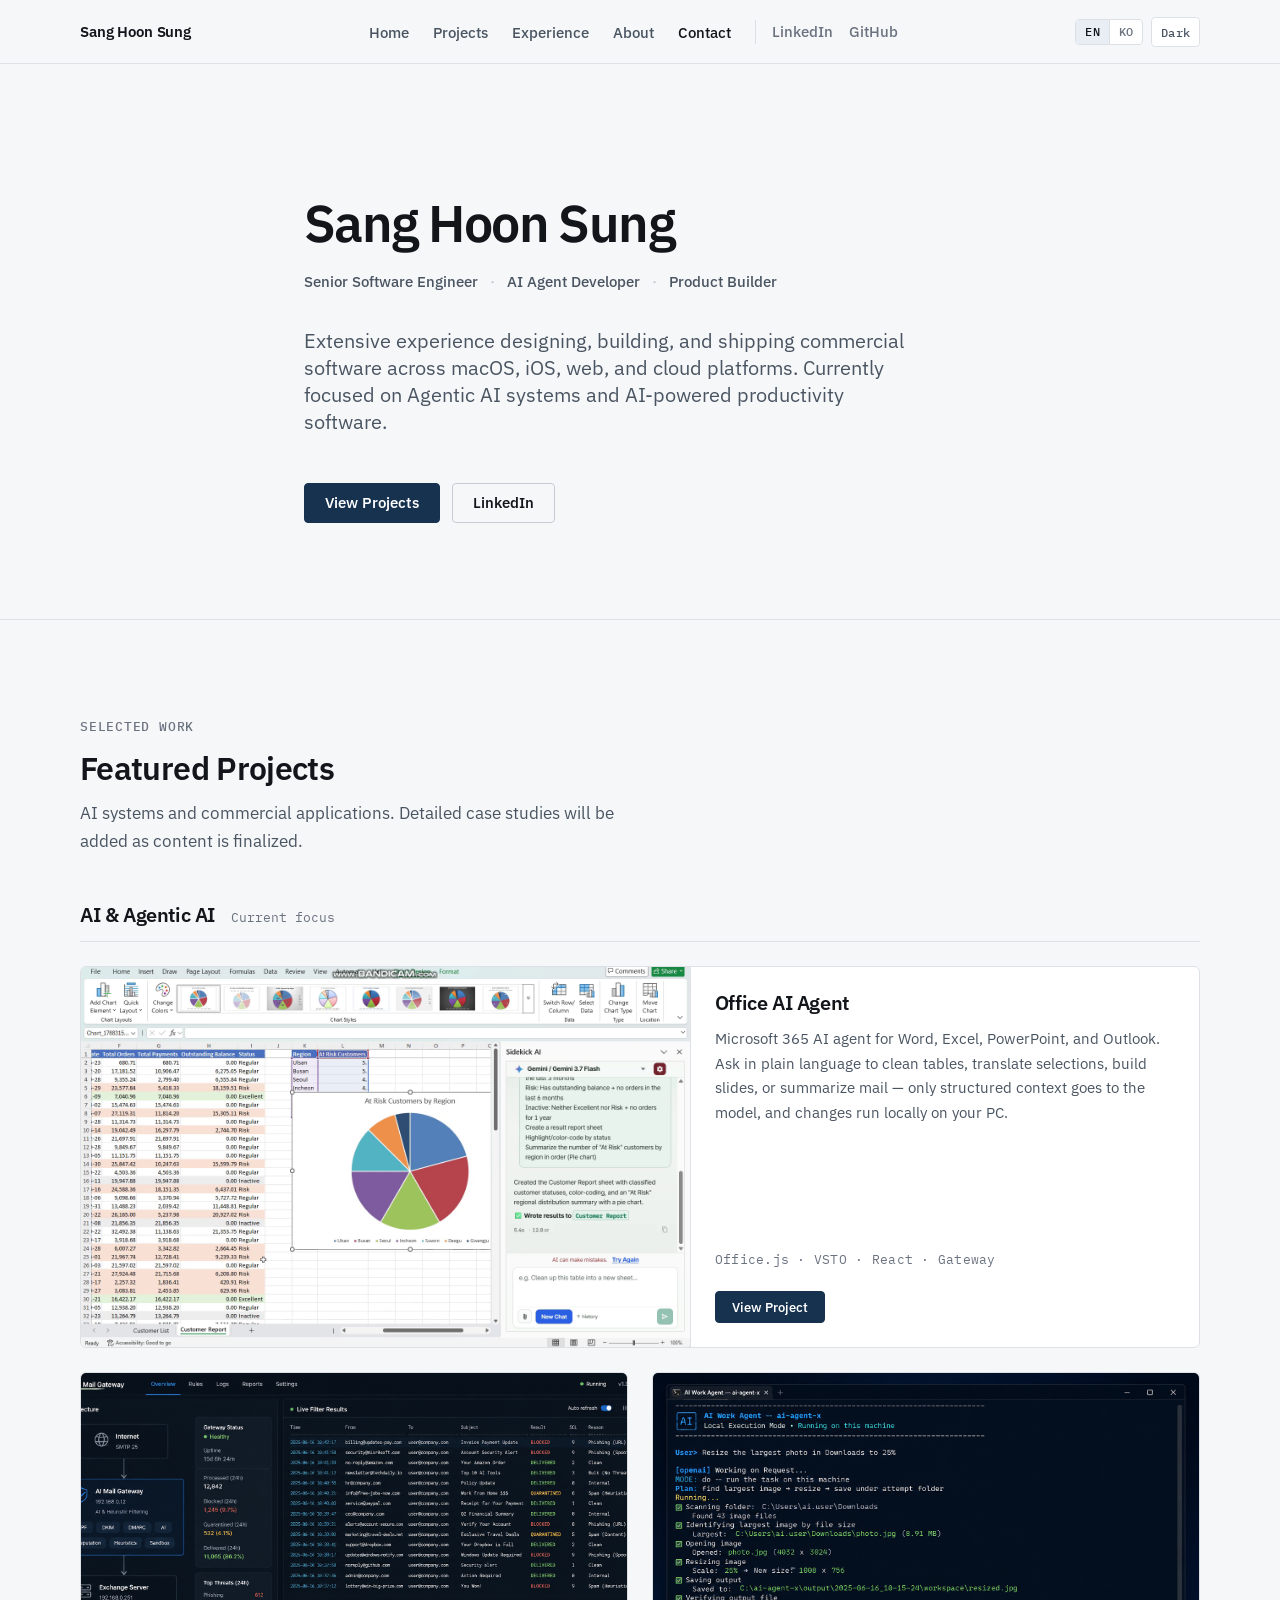
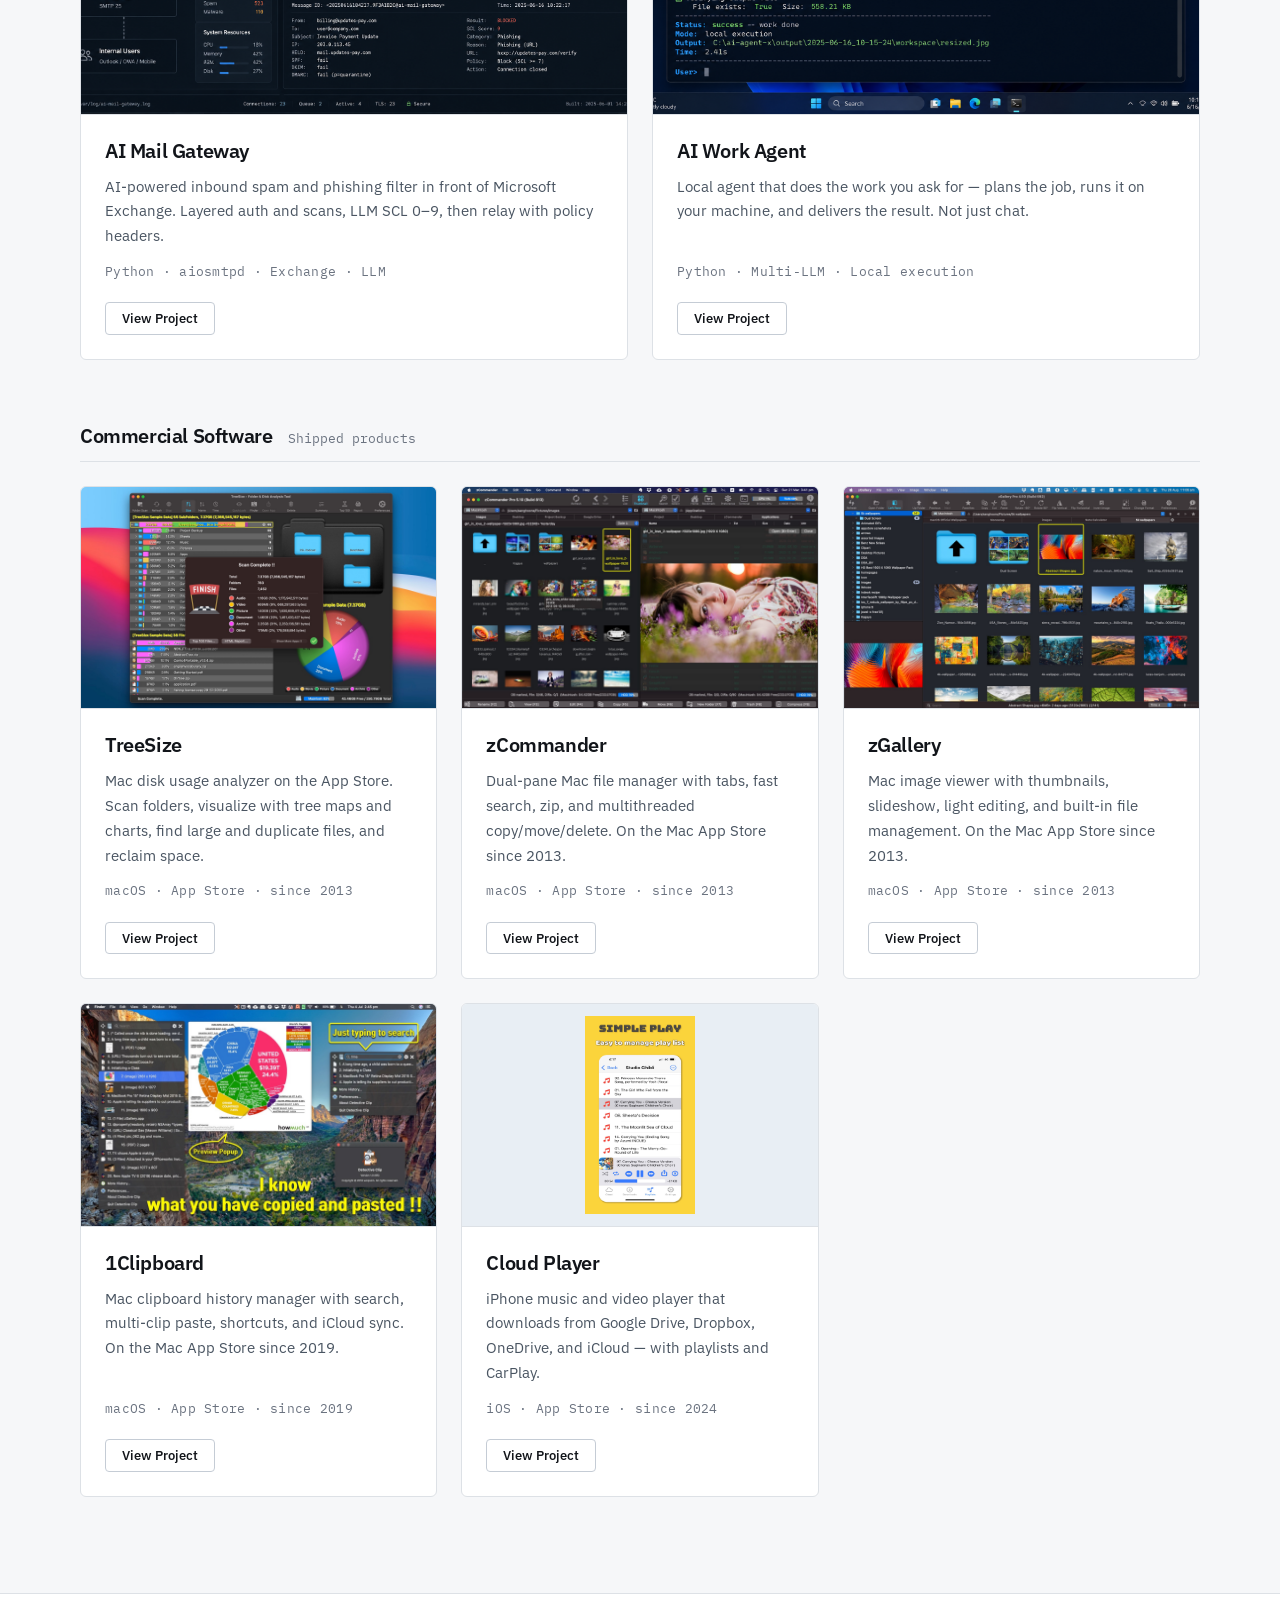
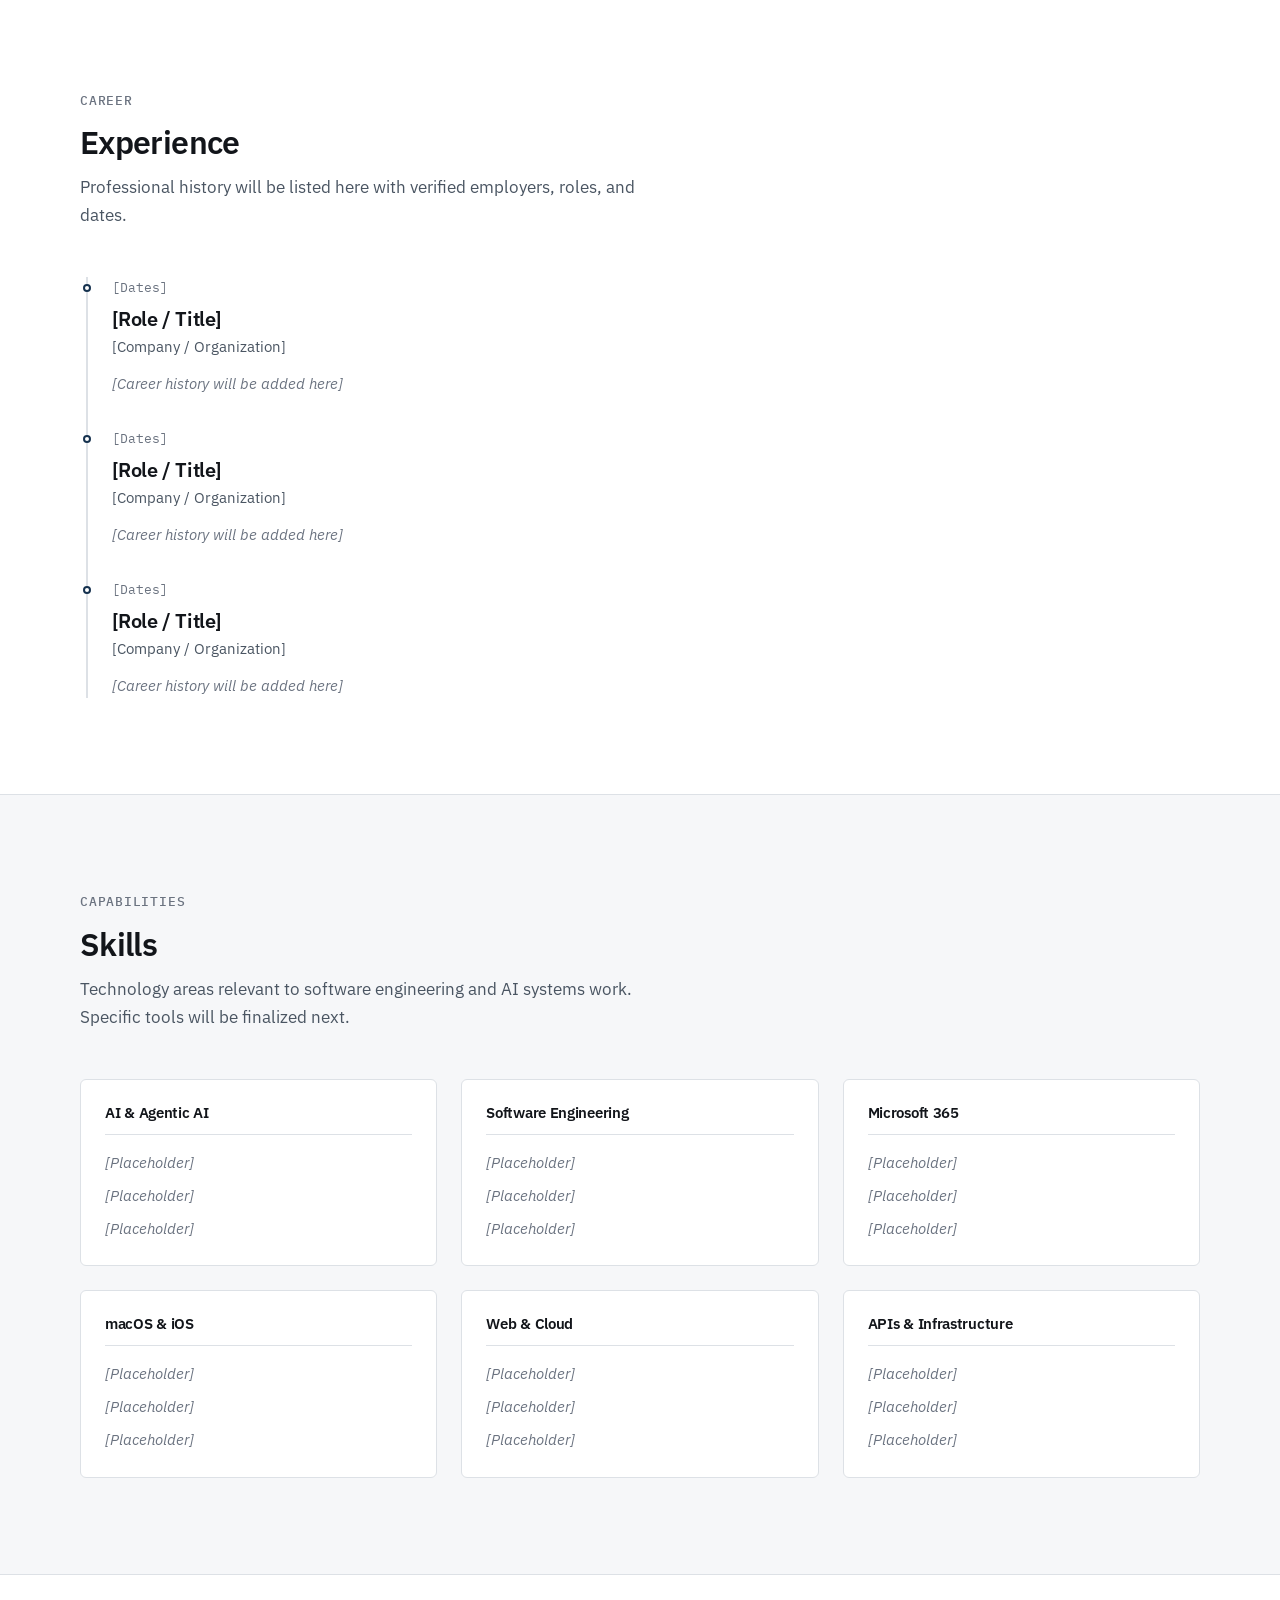
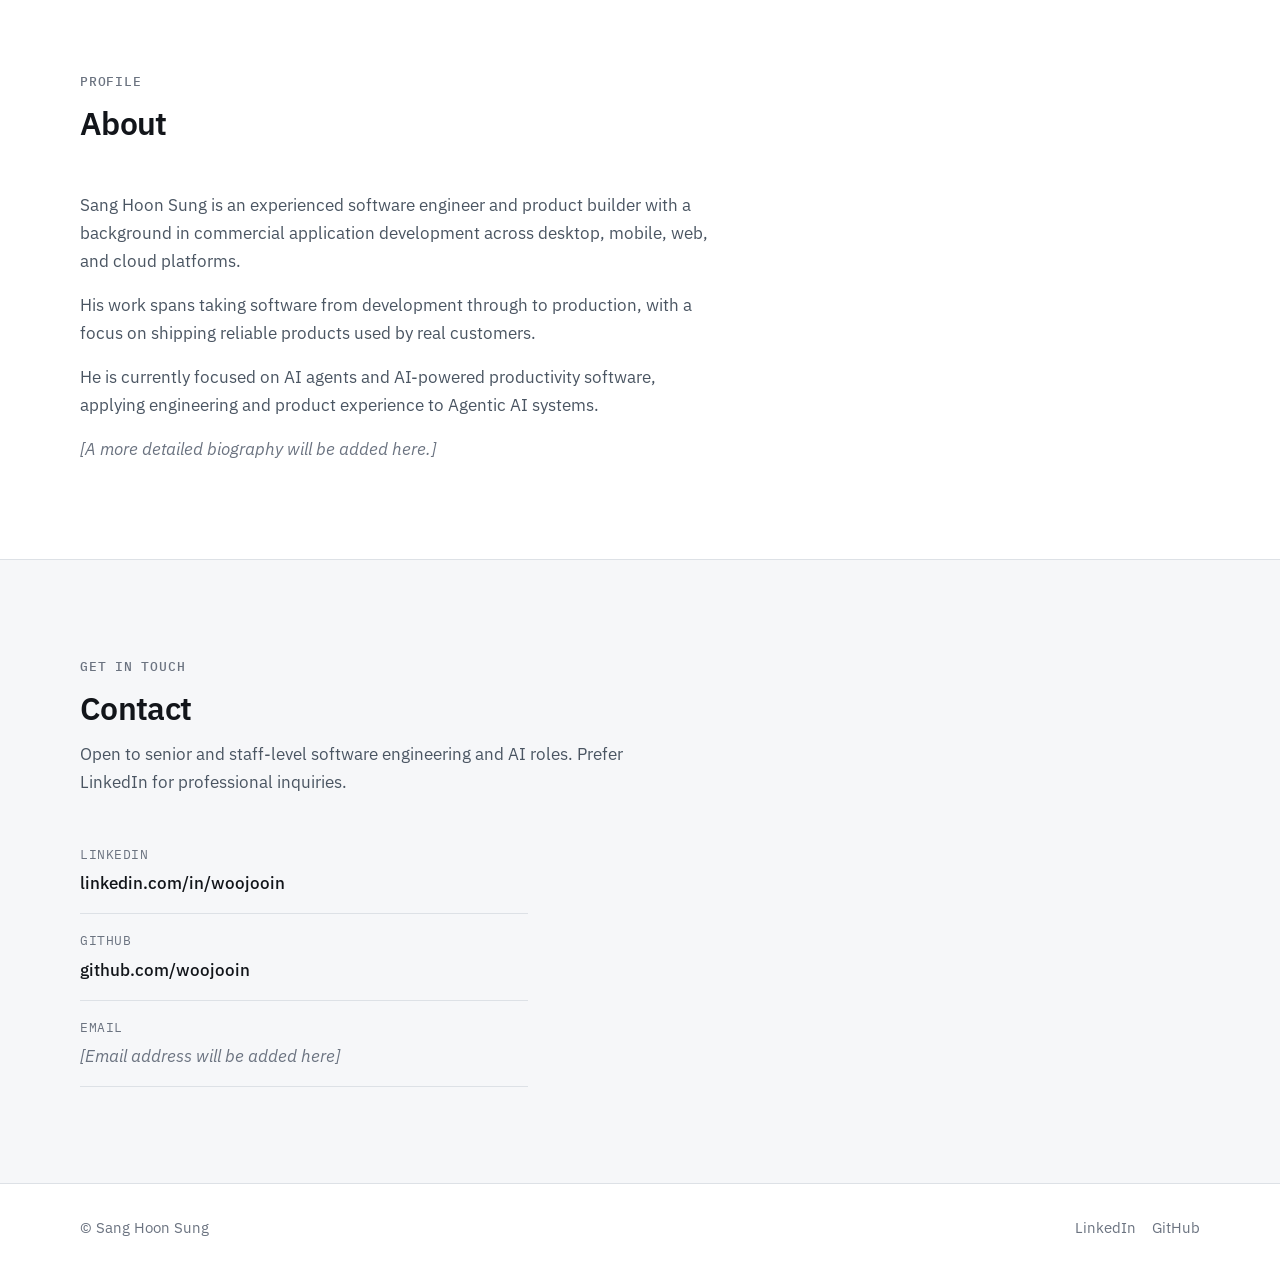
==== index.html @ a5e5c6db "Thu-03-09 16:37" ====
<!DOCTYPE html>
<html lang="en">
<head>
  <meta charset="UTF-8">
  <meta name="viewport" content="width=device-width, initial-scale=1.0">
  <meta name="description" content="Sang Hoon Sung — Senior Software Engineer, AI Agent Developer, and Product Builder. Portfolio of AI systems and commercial software.">
  <title>Sang Hoon Sung — Senior Software Engineer &amp; AI Agent Developer</title>
  <script>
    (function () {
      try {
        var theme = localStorage.getItem("portfolio-theme");
        if (theme !== "light" && theme !== "dark") {
          theme = window.matchMedia("(prefers-color-scheme: dark)").matches
            ? "dark"
            : "light";
        }
        document.documentElement.setAttribute("data-theme", theme);

        var lang = null;
        try {
          lang = new URLSearchParams(window.location.search).get("lang");
        } catch (err) {}
        if (lang !== "en" && lang !== "ko") {
          lang = localStorage.getItem("portfolio-lang");
        }
        if (lang !== "en" && lang !== "ko") {
          lang = (navigator.language || "").toLowerCase().indexOf("ko") === 0
            ? "ko"
            : "en";
        }
        document.documentElement.setAttribute("lang", lang);
      } catch (e) {
        document.documentElement.setAttribute("data-theme", "light");
      }
    })();
  </script>
  <link rel="preconnect" href="https://fonts.googleapis.com">
  <link rel="preconnect" href="https://fonts.gstatic.com" crossorigin>
  <link href="https://fonts.googleapis.com/css2?family=IBM+Plex+Mono:wght@400;500&family=IBM+Plex+Sans:wght@400;500;600&family=Noto+Sans+KR:wght@400;500;600&display=swap" rel="stylesheet">
  <link rel="stylesheet" href="css/style.css">
</head>
<body>
  <a class="skip-link" href="#main" data-i18n="a11y.skip">Skip to content</a>

  <header class="site-header">
    <div class="container nav">
      <a class="nav__brand" href="index.html">Sang Hoon Sung</a>

      <nav class="nav__menu" id="nav-menu" data-i18n-aria="a11y.nav" aria-label="Primary">
        <ul class="nav__links">
          <li><a class="nav__link" href="#home" data-i18n="nav.home">Home</a></li>
          <li><a class="nav__link" href="#projects" data-i18n="nav.projects">Projects</a></li>
          <li><a class="nav__link" href="#experience" data-i18n="nav.experience">Experience</a></li>
          <li><a class="nav__link" href="#about" data-i18n="nav.about">About</a></li>
          <li><a class="nav__link" href="#contact" data-i18n="nav.contact">Contact</a></li>
        </ul>
        <div class="nav__social">
          <a href="https://www.linkedin.com/in/woojooin/" target="_blank" rel="noopener noreferrer">LinkedIn</a>
          <a href="https://github.com/woojooin" target="_blank" rel="noopener noreferrer">GitHub</a>
        </div>
      </nav>

      <div class="nav__controls">
        <div class="lang-switch" role="group" data-i18n-aria="a11y.langSwitch" aria-label="Language">
          <button type="button" class="lang-switch__btn" data-lang="en" aria-pressed="true">EN</button>
          <button type="button" class="lang-switch__btn" data-lang="ko" aria-pressed="false">KO</button>
        </div>
        <button type="button" class="theme-toggle" data-theme-toggle data-i18n-aria="a11y.themeToDark" aria-label="Switch to dark mode">
          <span data-theme-label>Dark</span>
        </button>
      </div>

      <button class="nav__toggle" type="button" aria-expanded="false" aria-controls="nav-menu" data-i18n-aria="a11y.navToggle" aria-label="Toggle navigation">
        <span class="nav__toggle-bar"></span>
        <span class="nav__toggle-bar"></span>
        <span class="nav__toggle-bar"></span>
      </button>
    </div>
  </header>

  <main id="main">
    <section class="hero" id="home" aria-labelledby="hero-name">
      <div class="container hero__inner">
        <h1 class="hero__name" id="hero-name">Sang Hoon Sung</h1>
        <p class="hero__roles">
          <span class="hero__role" data-i18n="hero.role1">Senior Software Engineer</span>
          <span class="hero__role" data-i18n="hero.role2">AI Agent Developer</span>
          <span class="hero__role" data-i18n="hero.role3">Product Builder</span>
        </p>
        <p class="hero__intro" data-i18n="hero.intro">
          Extensive experience designing, building, and shipping commercial software across macOS, iOS, web, and cloud platforms. Currently focused on Agentic AI systems and AI-powered productivity software.
        </p>
        <div class="hero__actions">
          <a class="btn btn--primary" href="#projects" data-i18n="hero.ctaProjects">View Projects</a>
          <a class="btn btn--secondary" href="https://www.linkedin.com/in/woojooin/" target="_blank" rel="noopener noreferrer" data-i18n="hero.ctaLinkedIn">LinkedIn</a>
        </div>
      </div>
    </section>

    <section class="section" id="projects" aria-labelledby="projects-title">
      <div class="container">
        <header class="section__header">
          <span class="section__label" data-i18n="projects.label">Selected Work</span>
          <h2 class="section__title" id="projects-title" data-i18n="projects.title">Featured Projects</h2>
          <p class="section__intro" data-i18n="projects.intro">
            AI systems and commercial applications. Detailed case studies will be added as content is finalized.
          </p>
        </header>

        <div class="project-category">
          <div class="project-category__header">
            <h3 class="project-category__title" data-i18n="projects.aiTitle">AI &amp; Agentic AI</h3>
            <span class="project-category__note" data-i18n="projects.aiNote">Current focus</span>
          </div>

          <div class="project-grid">
            <a class="project-card project-card--featured" href="projects/office-ai-agent.html">
              <div class="project-card__media">
                <img src="images/office-ai-agent/screenshot-1.png" alt="Office AI Agent in Excel creating a customer report" width="800" height="500" loading="lazy">
              </div>
              <div class="project-card__body">
                <h4 class="project-card__name">Office AI Agent</h4>
                <p class="project-card__desc" data-i18n="officeai.cardDesc">
                  Microsoft 365 AI agent for Word, Excel, PowerPoint, and Outlook. Ask in plain language to clean tables, translate selections, build slides, or summarize mail — only structured context goes to the model, and changes run locally on your PC.
                </p>
                <p class="project-card__meta" data-i18n="officeai.cardTech">Office.js · VSTO · React · Gateway</p>
                <div class="project-card__footer">
                  <span class="btn btn--primary btn--small" data-i18n="projects.view">View Project</span>
                </div>
              </div>
            </a>

            <a class="project-card" href="projects/ai-mail-gateway.html">
              <div class="project-card__media">
                <img src="images/ai-mail-gateway/screenshot-1.png" alt="AI Mail Gateway dashboard with live filter results and SCL" width="800" height="500" loading="lazy">
              </div>
              <div class="project-card__body">
                <h4 class="project-card__name">AI Mail Gateway</h4>
                <p class="project-card__desc" data-i18n="aimail.cardDesc">
                  AI-powered inbound spam and phishing filter in front of Microsoft Exchange. Layered auth and scans, LLM SCL 0–9, then relay with policy headers.
                </p>
                <p class="project-card__meta" data-i18n="aimail.cardTech">Python · aiosmtpd · Exchange · LLM</p>
                <div class="project-card__footer">
                  <span class="btn btn--secondary btn--small" data-i18n="projects.view">View Project</span>
                </div>
              </div>
            </a>

            <a class="project-card" href="projects/ai-work-agent.html">
              <div class="project-card__media">
                <img src="images/ai-work-agent/screenshot-1.png" alt="AI Work Agent completing a local file task in the terminal" width="800" height="500" loading="lazy">
              </div>
              <div class="project-card__body">
                <h4 class="project-card__name">AI Work Agent</h4>
                <p class="project-card__desc" data-i18n="aiwork.cardDesc">
                  Local agent that does the work you ask for — plans the job, runs it on your machine, and delivers the result. Not just chat.
                </p>
                <p class="project-card__meta" data-i18n="aiwork.cardTech">Python · Multi-LLM · Local execution</p>
                <div class="project-card__footer">
                  <span class="btn btn--secondary btn--small" data-i18n="projects.view">View Project</span>
                </div>
              </div>
            </a>
          </div>
        </div>

        <div class="project-category">
          <div class="project-category__header">
            <h3 class="project-category__title" data-i18n="projects.commercialTitle">Commercial Software</h3>
            <span class="project-category__note" data-i18n="projects.commercialNote">Shipped products</span>
          </div>

          <div class="project-grid project-grid--wide">
            <a class="project-card" href="projects/treesize.html">
              <div class="project-card__media">
                <img src="images/treesize/screenshot-1.jpg" alt="TreeSize app screenshot" width="800" height="500" loading="lazy">
              </div>
              <div class="project-card__body">
                <h4 class="project-card__name">TreeSize</h4>
                <p class="project-card__desc" data-i18n="treesize.cardDesc">
                  Mac disk usage analyzer on the App Store. Scan folders, visualize with tree maps and charts, find large and duplicate files, and reclaim space.
                </p>
                <p class="project-card__meta" data-i18n="treesize.cardTech">macOS · App Store · since 2013</p>
                <div class="project-card__footer">
                  <span class="btn btn--secondary btn--small" data-i18n="projects.view">View Project</span>
                </div>
              </div>
            </a>

            <a class="project-card" href="projects/zcommander.html">
              <div class="project-card__media">
                <img src="images/zcommander/screenshot-1.jpg" alt="zCommander app screenshot" width="800" height="500" loading="lazy">
              </div>
              <div class="project-card__body">
                <h4 class="project-card__name">zCommander</h4>
                <p class="project-card__desc" data-i18n="zcommander.cardDesc">
                  Dual-pane Mac file manager with tabs, fast search, zip, and multithreaded copy/move/delete. On the Mac App Store since 2013.
                </p>
                <p class="project-card__meta" data-i18n="zcommander.cardTech">macOS · App Store · since 2013</p>
                <div class="project-card__footer">
                  <span class="btn btn--secondary btn--small" data-i18n="projects.view">View Project</span>
                </div>
              </div>
            </a>

            <a class="project-card" href="projects/zgallery.html">
              <div class="project-card__media">
                <img src="images/zgallery/screenshot-1.jpg" alt="zGallery app screenshot" width="800" height="500" loading="lazy">
              </div>
              <div class="project-card__body">
                <h4 class="project-card__name">zGallery</h4>
                <p class="project-card__desc" data-i18n="zgallery.cardDesc">
                  Mac image viewer with thumbnails, slideshow, light editing, and built-in file management. On the Mac App Store since 2013.
                </p>
                <p class="project-card__meta" data-i18n="zgallery.cardTech">macOS · App Store · since 2013</p>
                <div class="project-card__footer">
                  <span class="btn btn--secondary btn--small" data-i18n="projects.view">View Project</span>
                </div>
              </div>
            </a>

            <a class="project-card" href="projects/1clipboard.html">
              <div class="project-card__media">
                <img src="images/1clipboard/screenshot-1.jpg" alt="1Clipboard app screenshot" width="800" height="500" loading="lazy">
              </div>
              <div class="project-card__body">
                <h4 class="project-card__name">1Clipboard</h4>
                <p class="project-card__desc" data-i18n="clipboard.cardDesc">
                  Mac clipboard history manager with search, multi-clip paste, shortcuts, and iCloud sync. On the Mac App Store since 2019.
                </p>
                <p class="project-card__meta" data-i18n="clipboard.cardTech">macOS · App Store · since 2019</p>
                <div class="project-card__footer">
                  <span class="btn btn--secondary btn--small" data-i18n="projects.view">View Project</span>
                </div>
              </div>
            </a>

            <a class="project-card" href="projects/cloud-player.html">
              <div class="project-card__media product-card__media--phone">
                <img src="images/cloud-player/screenshot-1.jpg" alt="Cloud Player app screenshot" width="400" height="800" loading="lazy">
              </div>
              <div class="project-card__body">
                <h4 class="project-card__name">Cloud Player</h4>
                <p class="project-card__desc" data-i18n="cloudplayer.cardDesc">
                  iPhone music and video player that downloads from Google Drive, Dropbox, OneDrive, and iCloud — with playlists and CarPlay.
                </p>
                <p class="project-card__meta" data-i18n="cloudplayer.cardTech">iOS · App Store · since 2024</p>
                <div class="project-card__footer">
                  <span class="btn btn--secondary btn--small" data-i18n="projects.view">View Project</span>
                </div>
              </div>
            </a>
          </div>
        </div>
      </div>
    </section>

    <section class="section section--alt" id="experience" aria-labelledby="experience-title">
      <div class="container">
        <header class="section__header">
          <span class="section__label" data-i18n="experience.label">Career</span>
          <h2 class="section__title" id="experience-title" data-i18n="experience.title">Experience</h2>
          <p class="section__intro" data-i18n="experience.intro">
            Professional history will be listed here with verified employers, roles, and dates.
          </p>
        </header>

        <ol class="timeline">
          <li class="timeline__item">
            <p class="timeline__period" data-i18n="experience.dates">[Dates]</p>
            <h3 class="timeline__role" data-i18n="experience.role">[Role / Title]</h3>
            <p class="timeline__org" data-i18n="experience.org">[Company / Organization]</p>
            <p class="timeline__summary timeline__placeholder" data-i18n="experience.placeholder">
              [Career history will be added here]
            </p>
          </li>
          <li class="timeline__item">
            <p class="timeline__period" data-i18n="experience.dates">[Dates]</p>
            <h3 class="timeline__role" data-i18n="experience.role">[Role / Title]</h3>
            <p class="timeline__org" data-i18n="experience.org">[Company / Organization]</p>
            <p class="timeline__summary timeline__placeholder" data-i18n="experience.placeholder">
              [Career history will be added here]
            </p>
          </li>
          <li class="timeline__item">
            <p class="timeline__period" data-i18n="experience.dates">[Dates]</p>
            <h3 class="timeline__role" data-i18n="experience.role">[Role / Title]</h3>
            <p class="timeline__org" data-i18n="experience.org">[Company / Organization]</p>
            <p class="timeline__summary timeline__placeholder" data-i18n="experience.placeholder">
              [Career history will be added here]
            </p>
          </li>
        </ol>
      </div>
    </section>

    <section class="section" id="skills" aria-labelledby="skills-title">
      <div class="container">
        <header class="section__header">
          <span class="section__label" data-i18n="skills.label">Capabilities</span>
          <h2 class="section__title" id="skills-title" data-i18n="skills.title">Skills</h2>
          <p class="section__intro" data-i18n="skills.intro">
            Technology areas relevant to software engineering and AI systems work. Specific tools will be finalized next.
          </p>
        </header>

        <div class="skills-grid">
          <div class="skill-group">
            <h3 class="skill-group__title" data-i18n="skills.ai">AI &amp; Agentic AI</h3>
            <ul class="skill-group__list">
              <li class="skill-group__item skill-group__item--placeholder" data-i18n="skills.placeholder">[Placeholder]</li>
              <li class="skill-group__item skill-group__item--placeholder" data-i18n="skills.placeholder">[Placeholder]</li>
              <li class="skill-group__item skill-group__item--placeholder" data-i18n="skills.placeholder">[Placeholder]</li>
            </ul>
          </div>
          <div class="skill-group">
            <h3 class="skill-group__title" data-i18n="skills.engineering">Software Engineering</h3>
            <ul class="skill-group__list">
              <li class="skill-group__item skill-group__item--placeholder" data-i18n="skills.placeholder">[Placeholder]</li>
              <li class="skill-group__item skill-group__item--placeholder" data-i18n="skills.placeholder">[Placeholder]</li>
              <li class="skill-group__item skill-group__item--placeholder" data-i18n="skills.placeholder">[Placeholder]</li>
            </ul>
          </div>
          <div class="skill-group">
            <h3 class="skill-group__title" data-i18n="skills.m365">Microsoft 365</h3>
            <ul class="skill-group__list">
              <li class="skill-group__item skill-group__item--placeholder" data-i18n="skills.placeholder">[Placeholder]</li>
              <li class="skill-group__item skill-group__item--placeholder" data-i18n="skills.placeholder">[Placeholder]</li>
              <li class="skill-group__item skill-group__item--placeholder" data-i18n="skills.placeholder">[Placeholder]</li>
            </ul>
          </div>
          <div class="skill-group">
            <h3 class="skill-group__title" data-i18n="skills.apple">macOS &amp; iOS</h3>
            <ul class="skill-group__list">
              <li class="skill-group__item skill-group__item--placeholder" data-i18n="skills.placeholder">[Placeholder]</li>
              <li class="skill-group__item skill-group__item--placeholder" data-i18n="skills.placeholder">[Placeholder]</li>
              <li class="skill-group__item skill-group__item--placeholder" data-i18n="skills.placeholder">[Placeholder]</li>
            </ul>
          </div>
          <div class="skill-group">
            <h3 class="skill-group__title" data-i18n="skills.web">Web &amp; Cloud</h3>
            <ul class="skill-group__list">
              <li class="skill-group__item skill-group__item--placeholder" data-i18n="skills.placeholder">[Placeholder]</li>
              <li class="skill-group__item skill-group__item--placeholder" data-i18n="skills.placeholder">[Placeholder]</li>
              <li class="skill-group__item skill-group__item--placeholder" data-i18n="skills.placeholder">[Placeholder]</li>
            </ul>
          </div>
          <div class="skill-group">
            <h3 class="skill-group__title" data-i18n="skills.apis">APIs &amp; Infrastructure</h3>
            <ul class="skill-group__list">
              <li class="skill-group__item skill-group__item--placeholder" data-i18n="skills.placeholder">[Placeholder]</li>
              <li class="skill-group__item skill-group__item--placeholder" data-i18n="skills.placeholder">[Placeholder]</li>
              <li class="skill-group__item skill-group__item--placeholder" data-i18n="skills.placeholder">[Placeholder]</li>
            </ul>
          </div>
        </div>
      </div>
    </section>

    <section class="section section--alt" id="about" aria-labelledby="about-title">
      <div class="container">
        <header class="section__header">
          <span class="section__label" data-i18n="about.label">Profile</span>
          <h2 class="section__title" id="about-title" data-i18n="about.title">About</h2>
        </header>

        <div class="about__content">
          <p data-i18n="about.p1">
            Sang Hoon Sung is an experienced software engineer and product builder with a background in commercial application development across desktop, mobile, web, and cloud platforms.
          </p>
          <p data-i18n="about.p2">
            His work spans taking software from development through to production, with a focus on shipping reliable products used by real customers.
          </p>
          <p data-i18n="about.p3">
            He is currently focused on AI agents and AI-powered productivity software, applying engineering and product experience to Agentic AI systems.
          </p>
          <p class="placeholder-text" data-i18n="about.placeholder">
            [A more detailed biography will be added here.]
          </p>
        </div>
      </div>
    </section>

    <section class="section" id="contact" aria-labelledby="contact-title">
      <div class="container">
        <header class="section__header">
          <span class="section__label" data-i18n="contact.label">Get in touch</span>
          <h2 class="section__title" id="contact-title" data-i18n="contact.title">Contact</h2>
          <p class="section__intro" data-i18n="contact.intro">
            Open to senior and staff-level software engineering and AI roles. Prefer LinkedIn for professional inquiries.
          </p>
        </header>

        <ul class="contact__list">
          <li class="contact__item">
            <span class="contact__label">LinkedIn</span>
            <a class="contact__value" href="https://www.linkedin.com/in/woojooin/" target="_blank" rel="noopener noreferrer">linkedin.com/in/woojooin</a>
          </li>
          <li class="contact__item">
            <span class="contact__label">GitHub</span>
            <a class="contact__value" href="https://github.com/woojooin" target="_blank" rel="noopener noreferrer">github.com/woojooin</a>
          </li>
          <li class="contact__item">
            <span class="contact__label">Email</span>
            <span class="contact__value contact__value--muted" data-i18n="contact.emailPlaceholder">[Email address will be added here]</span>
          </li>
        </ul>
      </div>
    </section>
  </main>

  <footer class="site-footer">
    <div class="container footer__inner">
      <p class="footer__copy">&copy; Sang Hoon Sung</p>
      <div class="footer__links">
        <a href="https://www.linkedin.com/in/woojooin/" target="_blank" rel="noopener noreferrer">LinkedIn</a>
        <a href="https://github.com/woojooin" target="_blank" rel="noopener noreferrer">GitHub</a>
      </div>
    </div>
  </footer>

  <script src="js/i18n.js"></script>
  <script src="js/main.js"></script>
</body>
</html>
---- css/style.css ----
/* =============================================================================
   Sang Hoon Sung — Portfolio
   Professional, minimal, technical
   ============================================================================= */

:root {
  --color-bg: #f6f7f9;
  --color-surface: #ffffff;
  --color-text: #12151a;
  --color-text-secondary: #4a5562;
  --color-text-muted: #6b7380;
  --color-border: #dde1e6;
  --color-border-strong: #c5ccd5;
  --color-accent: #16324f;
  --color-accent-hover: #0f2438;
  --color-accent-soft: #e8eef4;
  --color-nav-bg: rgba(246, 247, 249, 0.92);
  --color-control-bg: #ffffff;
  --color-control-active: #e8eef4;
  --color-btn-bg: #16324f;
  --color-btn-text: #ffffff;
  --color-btn-hover: #0f2438;

  --font-sans: "IBM Plex Sans", "Noto Sans KR", "Apple SD Gothic Neo",
    "Helvetica Neue", Helvetica, Arial, sans-serif;
  --font-mono: "IBM Plex Mono", "SFMono-Regular", Consolas, monospace;

  --text-xs: 0.8125rem;
  --text-sm: 0.9375rem;
  --text-base: 1.0625rem;
  --text-lg: 1.25rem;
  --text-xl: 1.5rem;
  --text-2xl: 2rem;
  --text-3xl: 2.75rem;
  --text-hero: clamp(2.25rem, 5vw, 3.25rem);

  --leading-tight: 1.2;
  --leading-snug: 1.35;
  --leading-normal: 1.65;

  --space-1: 0.25rem;
  --space-2: 0.5rem;
  --space-3: 0.75rem;
  --space-4: 1rem;
  --space-5: 1.5rem;
  --space-6: 2rem;
  --space-7: 3rem;
  --space-8: 4rem;
  --space-9: 6rem;
  --space-10: 8rem;

  --container: 1120px;
  --nav-height: 4rem;
  --radius: 4px;
  --radius-md: 6px;

  --shadow-sm: 0 1px 2px rgba(18, 21, 26, 0.04);
  --transition: 180ms ease;
  --color-scheme: light;
}

html[data-theme="dark"] {
  --color-bg: #0e1116;
  --color-surface: #161b22;
  --color-text: #e8eaed;
  --color-text-secondary: #a8b0ba;
  --color-text-muted: #7d8794;
  --color-border: #2a313c;
  --color-border-strong: #3d4654;
  --color-accent: #8eb4d8;
  --color-accent-hover: #b3cce6;
  --color-accent-soft: #1a2330;
  --color-nav-bg: rgba(14, 17, 22, 0.92);
  --color-control-bg: #161b22;
  --color-control-active: #1f2a38;
  --color-btn-bg: #8eb4d8;
  --color-btn-text: #0e1116;
  --color-btn-hover: #b3cce6;
  --color-scheme: dark;
}

html {
  color-scheme: var(--color-scheme);
  scroll-behavior: smooth;
  scroll-padding-top: calc(var(--nav-height) + 1rem);
}

/* Accessibility ----------------------------------------------------------- */

.skip-link {
  position: absolute;
  left: -9999px;
  top: auto;
  width: 1px;
  height: 1px;
  overflow: hidden;
  z-index: 200;
}

.skip-link:focus {
  left: var(--space-4);
  top: var(--space-4);
  width: auto;
  height: auto;
  padding: var(--space-2) var(--space-4);
  background: var(--color-accent);
  color: #fff;
  font-size: var(--text-sm);
  font-weight: 500;
  border-radius: var(--radius);
  overflow: visible;
}

/* Reset ------------------------------------------------------------------- */

*,
*::before,
*::after {
  box-sizing: border-box;
  margin: 0;
  padding: 0;
}

body {
  font-family: var(--font-sans);
  font-size: var(--text-base);
  line-height: var(--leading-normal);
  color: var(--color-text);
  background-color: var(--color-bg);
  -webkit-font-smoothing: antialiased;
  -moz-osx-font-smoothing: grayscale;
  transition: background-color 0.2s ease, color 0.2s ease;
}

img {
  max-width: 100%;
  display: block;
}

a {
  color: var(--color-accent);
  text-decoration: none;
  transition: color var(--transition);
}

a:hover {
  color: var(--color-accent-hover);
}

a:focus-visible,
button:focus-visible {
  outline: 2px solid var(--color-accent);
  outline-offset: 3px;
}

ul,
ol {
  list-style: none;
}

h1,
h2,
h3,
h4 {
  line-height: var(--leading-tight);
  font-weight: 600;
  letter-spacing: -0.02em;
  color: var(--color-text);
}

p {
  color: var(--color-text-secondary);
}

/* Layout ------------------------------------------------------------------ */

.container {
  width: min(100% - 2.5rem, var(--container));
  margin-inline: auto;
}

.section {
  padding-block: var(--space-9);
}

.section--alt {
  background-color: var(--color-surface);
  border-block: 1px solid var(--color-border);
}

.section__header {
  margin-bottom: var(--space-7);
  max-width: 40rem;
}

.section__label {
  display: block;
  font-family: var(--font-mono);
  font-size: var(--text-xs);
  font-weight: 500;
  letter-spacing: 0.06em;
  text-transform: uppercase;
  color: var(--color-text-muted);
  margin-bottom: var(--space-3);
}

.section__title {
  font-size: var(--text-2xl);
  margin-bottom: var(--space-3);
}

.section__intro {
  font-size: var(--text-base);
  max-width: 36rem;
}

/* Header / Nav ------------------------------------------------------------ */

.site-header {
  position: sticky;
  top: 0;
  z-index: 100;
  height: var(--nav-height);
  background: var(--color-nav-bg);
  backdrop-filter: blur(10px);
  -webkit-backdrop-filter: blur(10px);
  border-bottom: 1px solid var(--color-border);
}

.nav {
  display: flex;
  align-items: center;
  justify-content: space-between;
  height: var(--nav-height);
  gap: var(--space-4);
  position: relative;
}

.nav__brand {
  font-size: var(--text-sm);
  font-weight: 600;
  letter-spacing: -0.01em;
  color: var(--color-text);
  white-space: nowrap;
}

.nav__brand:hover {
  color: var(--color-accent);
}

.nav__toggle {
  display: none;
  flex-direction: column;
  justify-content: center;
  gap: 5px;
  width: 2.5rem;
  height: 2.5rem;
  border: 1px solid var(--color-border);
  border-radius: var(--radius);
  background: var(--color-surface);
  cursor: pointer;
  padding: 0.5rem;
}

.nav__toggle-bar {
  display: block;
  width: 100%;
  height: 1.5px;
  background: var(--color-text);
  transition: transform var(--transition), opacity var(--transition);
}

.nav__toggle[aria-expanded="true"] .nav__toggle-bar:nth-child(1) {
  transform: translateY(6.5px) rotate(45deg);
}

.nav__toggle[aria-expanded="true"] .nav__toggle-bar:nth-child(2) {
  opacity: 0;
}

.nav__toggle[aria-expanded="true"] .nav__toggle-bar:nth-child(3) {
  transform: translateY(-6.5px) rotate(-45deg);
}

.nav__menu {
  display: flex;
  align-items: center;
  gap: var(--space-5);
}

.nav__links {
  display: flex;
  align-items: center;
  gap: var(--space-5);
}

.nav__link {
  font-size: var(--text-sm);
  font-weight: 500;
  color: var(--color-text-secondary);
}

.nav__link:hover,
.nav__link[aria-current="page"] {
  color: var(--color-text);
}

.nav__social {
  display: flex;
  align-items: center;
  gap: var(--space-4);
  padding-left: var(--space-4);
  border-left: 1px solid var(--color-border);
}

.nav__social a {
  font-size: var(--text-sm);
  font-weight: 500;
  color: var(--color-text-muted);
}

.nav__social a:hover {
  color: var(--color-text);
}

.nav__controls {
  display: flex;
  align-items: center;
  gap: var(--space-2);
  flex-shrink: 0;
}

.lang-switch {
  display: inline-flex;
  align-items: center;
  border: 1px solid var(--color-border);
  border-radius: var(--radius);
  overflow: hidden;
  background: var(--color-control-bg);
}

.lang-switch__btn {
  appearance: none;
  border: none;
  background: transparent;
  color: var(--color-text-muted);
  font-family: var(--font-mono);
  font-size: 0.75rem;
  font-weight: 500;
  letter-spacing: 0.04em;
  padding: 0.4rem 0.55rem;
  cursor: pointer;
  line-height: 1;
  transition: background var(--transition), color var(--transition);
}

.lang-switch__btn:hover {
  color: var(--color-text);
}

.lang-switch__btn.is-active {
  background: var(--color-control-active);
  color: var(--color-text);
}

.lang-switch__btn + .lang-switch__btn {
  border-left: 1px solid var(--color-border);
}

.theme-toggle {
  appearance: none;
  display: inline-flex;
  align-items: center;
  justify-content: center;
  min-width: 2.5rem;
  height: 1.85rem;
  padding: 0 0.55rem;
  border: 1px solid var(--color-border);
  border-radius: var(--radius);
  background: var(--color-control-bg);
  color: var(--color-text-secondary);
  font-family: var(--font-mono);
  font-size: 0.75rem;
  font-weight: 500;
  letter-spacing: 0.02em;
  cursor: pointer;
  transition: background var(--transition), color var(--transition),
    border-color var(--transition);
}

.theme-toggle:hover {
  color: var(--color-text);
  border-color: var(--color-border-strong);
}

/* Hero -------------------------------------------------------------------- */

.hero {
  padding-block: var(--space-10) var(--space-9);
  border-bottom: 1px solid var(--color-border);
}

.hero__inner {
  max-width: 42rem;
}

.hero__name {
  font-size: var(--text-hero);
  font-weight: 600;
  letter-spacing: -0.03em;
  margin-bottom: var(--space-4);
  opacity: 0;
  animation: fade-up 0.6s ease forwards;
}

.hero__roles {
  display: flex;
  flex-wrap: wrap;
  gap: var(--space-2) var(--space-3);
  margin-bottom: var(--space-6);
  opacity: 0;
  animation: fade-up 0.6s ease 0.08s forwards;
}

.hero__role {
  font-size: var(--text-sm);
  font-weight: 500;
  color: var(--color-text-secondary);
}

.hero__role:not(:last-child)::after {
  content: "·";
  margin-left: var(--space-3);
  color: var(--color-border-strong);
}

.hero__intro {
  font-size: var(--text-lg);
  line-height: var(--leading-snug);
  color: var(--color-text-secondary);
  margin-bottom: var(--space-7);
  max-width: 38rem;
  opacity: 0;
  animation: fade-up 0.6s ease 0.16s forwards;
}

.hero__actions {
  display: flex;
  flex-wrap: wrap;
  gap: var(--space-3);
  opacity: 0;
  animation: fade-up 0.6s ease 0.24s forwards;
}

/* Buttons ----------------------------------------------------------------- */

.btn {
  display: inline-flex;
  align-items: center;
  justify-content: center;
  gap: var(--space-2);
  padding: 0.7rem 1.25rem;
  font-family: inherit;
  font-size: var(--text-sm);
  font-weight: 550;
  line-height: 1;
  border-radius: var(--radius);
  border: 1px solid transparent;
  cursor: pointer;
  transition: background var(--transition), color var(--transition),
    border-color var(--transition);
}

.btn--primary {
  background: var(--color-btn-bg);
  color: var(--color-btn-text);
  border-color: var(--color-btn-bg);
}

.btn--primary:hover {
  background: var(--color-btn-hover);
  color: var(--color-btn-text);
  border-color: var(--color-btn-hover);
}

.btn--secondary {
  background: transparent;
  color: var(--color-text);
  border-color: var(--color-border-strong);
}

.btn--secondary:hover {
  background: var(--color-surface);
  border-color: var(--color-text-muted);
  color: var(--color-text);
}

.btn--small {
  padding: 0.55rem 1rem;
  font-size: var(--text-xs);
}

/* Featured Projects ------------------------------------------------------- */

.project-category {
  margin-bottom: var(--space-8);
}

.project-category:last-child {
  margin-bottom: 0;
}

.project-category__header {
  display: flex;
  align-items: baseline;
  gap: var(--space-4);
  margin-bottom: var(--space-5);
  padding-bottom: var(--space-3);
  border-bottom: 1px solid var(--color-border);
}

.project-category__title {
  font-size: var(--text-lg);
  font-weight: 600;
}

.project-category__note {
  font-size: var(--text-xs);
  color: var(--color-text-muted);
  font-family: var(--font-mono);
}

.project-grid {
  display: grid;
  grid-template-columns: repeat(2, 1fr);
  gap: var(--space-5);
}

.project-grid--wide {
  grid-template-columns: repeat(3, 1fr);
}

.project-card {
  display: flex;
  flex-direction: column;
  background: var(--color-surface);
  border: 1px solid var(--color-border);
  border-radius: var(--radius-md);
  overflow: hidden;
  transition: border-color var(--transition);
  color: inherit;
  text-decoration: none;
  cursor: pointer;
}

a.project-card:hover,
a.project-card:focus-visible {
  color: inherit;
  text-decoration: none;
  border-color: var(--color-border-strong);
}

a.project-card:focus-visible {
  outline: 2px solid var(--color-accent);
  outline-offset: 3px;
}

.project-card:hover {
  border-color: var(--color-border-strong);
}

a.project-card:hover .btn--secondary,
a.project-card:focus-visible .btn--secondary {
  background: var(--color-surface);
  border-color: var(--color-text-muted);
  color: var(--color-text);
}

a.project-card:hover .btn--primary,
a.project-card:focus-visible .btn--primary {
  background: var(--color-btn-hover);
  border-color: var(--color-btn-hover);
}

.project-card--featured {
  grid-column: 1 / -1;
  display: grid;
  grid-template-columns: 1.2fr 1fr;
  min-height: 280px;
}

.project-card__media {
  background: var(--color-accent-soft);
  border-bottom: 1px solid var(--color-border);
  aspect-ratio: 16 / 10;
  display: flex;
  align-items: center;
  justify-content: center;
  position: relative;
  overflow: hidden;
}

.project-card__media img {
  width: 100%;
  height: 100%;
  object-fit: cover;
  object-position: top center;
}

.project-card--featured .project-card__media {
  aspect-ratio: auto;
  border-bottom: none;
  border-right: 1px solid var(--color-border);
  min-height: 100%;
}

.project-card__placeholder {
  font-family: var(--font-mono);
  font-size: var(--text-xs);
  color: var(--color-text-muted);
  letter-spacing: 0.04em;
  text-transform: uppercase;
}

.project-card__body {
  display: flex;
  flex-direction: column;
  flex: 1;
  padding: var(--space-5);
  gap: var(--space-3);
}

.project-card__name {
  font-size: var(--text-lg);
  font-weight: 600;
}

.project-card__desc {
  font-size: var(--text-sm);
  flex: 1;
}

.project-card__meta {
  font-family: var(--font-mono);
  font-size: var(--text-xs);
  color: var(--color-text-muted);
  letter-spacing: 0.02em;
}

.project-card__footer {
  margin-top: var(--space-2);
}

/* Experience -------------------------------------------------------------- */

.timeline {
  display: flex;
  flex-direction: column;
  gap: 0;
  border-left: 2px solid var(--color-border);
  margin-left: 0.35rem;
  padding-left: var(--space-5);
}

.timeline__item {
  position: relative;
  padding-bottom: var(--space-6);
}

.timeline__item:last-child {
  padding-bottom: 0;
}

.timeline__item::before {
  content: "";
  position: absolute;
  left: calc(-1 * var(--space-5) - 5px);
  top: 0.4rem;
  width: 8px;
  height: 8px;
  border-radius: 50%;
  background: var(--color-surface);
  border: 2px solid var(--color-accent);
}

.timeline__period {
  font-family: var(--font-mono);
  font-size: var(--text-xs);
  color: var(--color-text-muted);
  margin-bottom: var(--space-2);
}

.timeline__role {
  font-size: var(--text-lg);
  font-weight: 600;
  margin-bottom: var(--space-1);
}

.timeline__org {
  font-size: var(--text-sm);
  color: var(--color-text-secondary);
  margin-bottom: var(--space-3);
}

.timeline__summary {
  font-size: var(--text-sm);
  max-width: 40rem;
}

.timeline__placeholder {
  color: var(--color-text-muted);
  font-style: italic;
}

/* Skills ------------------------------------------------------------------ */

.skills-grid {
  display: grid;
  grid-template-columns: repeat(3, 1fr);
  gap: var(--space-5);
}

.skill-group {
  padding: var(--space-5);
  background: var(--color-surface);
  border: 1px solid var(--color-border);
  border-radius: var(--radius-md);
}

.skill-group__title {
  font-size: var(--text-sm);
  font-weight: 600;
  margin-bottom: var(--space-4);
  padding-bottom: var(--space-3);
  border-bottom: 1px solid var(--color-border);
}

.skill-group__list {
  display: flex;
  flex-direction: column;
  gap: var(--space-2);
}

.skill-group__item {
  font-size: var(--text-sm);
  color: var(--color-text-secondary);
}

.skill-group__item--placeholder {
  color: var(--color-text-muted);
  font-style: italic;
}

/* About ------------------------------------------------------------------- */

.about__content {
  max-width: 40rem;
  display: flex;
  flex-direction: column;
  gap: var(--space-4);
}

.about__content p {
  font-size: var(--text-base);
}

/* Contact ----------------------------------------------------------------- */

.contact__list {
  display: flex;
  flex-direction: column;
  gap: var(--space-4);
  max-width: 28rem;
}

.contact__item {
  display: flex;
  flex-direction: column;
  gap: var(--space-1);
  padding-bottom: var(--space-4);
  border-bottom: 1px solid var(--color-border);
}

.contact__label {
  font-family: var(--font-mono);
  font-size: var(--text-xs);
  letter-spacing: 0.04em;
  text-transform: uppercase;
  color: var(--color-text-muted);
}

.contact__value {
  font-size: var(--text-base);
  font-weight: 500;
  color: var(--color-text);
}

.contact__value--muted {
  color: var(--color-text-muted);
  font-weight: 400;
  font-style: italic;
}

a.contact__value:hover {
  color: var(--color-accent);
}

/* Footer ------------------------------------------------------------------ */

.site-footer {
  padding-block: var(--space-6);
  border-top: 1px solid var(--color-border);
  background: var(--color-surface);
}

.footer__inner {
  display: flex;
  align-items: center;
  justify-content: space-between;
  gap: var(--space-4);
  flex-wrap: wrap;
}

.footer__copy {
  font-size: var(--text-sm);
  color: var(--color-text-muted);
}

.footer__links {
  display: flex;
  gap: var(--space-4);
}

.footer__links a {
  font-size: var(--text-sm);
  color: var(--color-text-muted);
}

.footer__links a:hover {
  color: var(--color-text);
}

/* Project pages ----------------------------------------------------------- */

.project-hero {
  padding-block: var(--space-8) var(--space-7);
  border-bottom: 1px solid var(--color-border);
}

.project-hero__back {
  display: inline-block;
  font-size: var(--text-sm);
  color: var(--color-text-muted);
  margin-bottom: var(--space-5);
}

.project-hero__back:hover {
  color: var(--color-text);
}

.project-hero__title {
  font-size: var(--text-3xl);
  margin-bottom: var(--space-3);
}

.project-hero__tagline {
  font-size: var(--text-lg);
  color: var(--color-text-secondary);
  max-width: 36rem;
  margin-bottom: var(--space-6);
}

.project-hero__media {
  background: var(--color-accent-soft);
  border: 1px solid var(--color-border);
  border-radius: var(--radius-md);
  aspect-ratio: 21 / 9;
  display: flex;
  align-items: center;
  justify-content: center;
}

.project-content {
  padding-block: var(--space-8);
}

.project-block {
  margin-bottom: var(--space-8);
  max-width: 42rem;
}

.project-block--wide {
  max-width: 52rem;
}

.project-block:last-child {
  margin-bottom: 0;
}

.project-block__title {
  font-size: var(--text-xl);
  margin-bottom: var(--space-4);
  padding-bottom: var(--space-3);
  border-bottom: 1px solid var(--color-border);
}

.project-block__lead {
  margin-bottom: var(--space-5);
}

.project-block p,
.project-block li {
  font-size: var(--text-base);
  color: var(--color-text-secondary);
}

.project-block ul {
  display: flex;
  flex-direction: column;
  gap: var(--space-2);
}

.project-block ul > li {
  padding-left: var(--space-4);
  position: relative;
}

.project-block ul > li::before {
  content: "–";
  position: absolute;
  left: 0;
  color: var(--color-text-muted);
}

.project-meta {
  display: flex;
  flex-wrap: wrap;
  gap: var(--space-2);
  margin-bottom: var(--space-5);
  list-style: none;
}

.project-meta li {
  font-family: var(--font-mono);
  font-size: var(--text-xs);
  color: var(--color-text-secondary);
  padding: 0.35rem 0.6rem;
  border: 1px solid var(--color-border);
  border-radius: var(--radius);
  background: var(--color-surface);
}

.project-hero__actions {
  margin-bottom: var(--space-6);
}

.project-prose {
  display: flex;
  flex-direction: column;
  gap: var(--space-4);
}

.problem-grid {
  display: grid;
  grid-template-columns: repeat(2, 1fr);
  gap: var(--space-4);
}

.problem-card {
  padding: var(--space-4);
  border: 1px solid var(--color-border);
  border-radius: var(--radius-md);
  background: var(--color-surface);
}

.problem-card__title {
  font-size: var(--text-sm);
  font-weight: 600;
  margin-bottom: var(--space-2);
  color: var(--color-text);
  letter-spacing: -0.01em;
}

.problem-card p {
  font-size: var(--text-sm);
  margin: 0;
}

.feature-group {
  margin-bottom: var(--space-5);
}

.feature-group:last-child {
  margin-bottom: 0;
}

.feature-group__title {
  font-size: var(--text-sm);
  font-weight: 600;
  margin-bottom: var(--space-3);
  color: var(--color-text);
}

.tech-list li {
  font-family: var(--font-mono);
  font-size: var(--text-sm);
}

.arch-diagram {
  font-family: var(--font-mono);
  font-size: var(--text-xs);
  line-height: 1.55;
  color: var(--color-text-secondary);
  background: var(--color-surface);
  border: 1px solid var(--color-border);
  border-radius: var(--radius-md);
  padding: var(--space-5);
  overflow-x: auto;
  white-space: pre;
  margin-bottom: var(--space-6);
}

.project-subtitle {
  font-size: var(--text-lg);
  margin-bottom: var(--space-4);
}

.decision-list {
  display: flex;
  flex-direction: column;
  gap: var(--space-5);
  list-style: none;
  counter-reset: decision;
}

.decision-list > li {
  padding-left: 0;
  counter-increment: decision;
  position: relative;
}

.decision-list > li::before {
  content: counter(decision) ".";
  position: absolute;
  left: 0;
  top: 0;
  font-family: var(--font-mono);
  font-size: var(--text-sm);
  font-weight: 500;
  color: var(--color-text-muted);
}

.decision-list > li {
  padding-left: 1.75rem;
}

.decision-list h4 {
  font-size: var(--text-base);
  font-weight: 600;
  margin-bottom: var(--space-2);
  color: var(--color-text);
}

.decision-list p {
  margin: 0;
  font-size: var(--text-sm);
}

.placeholder-text {
  color: var(--color-text-muted);
  font-style: italic;
}

.screenshot-grid {
  display: grid;
  grid-template-columns: repeat(2, 1fr);
  gap: var(--space-4);
  max-width: none;
}

.screenshot-item {
  background: var(--color-accent-soft);
  border: 1px solid var(--color-border);
  border-radius: var(--radius-md);
  aspect-ratio: 16 / 10;
  display: flex;
  align-items: center;
  justify-content: center;
}

.video-placeholder {
  background: var(--color-accent-soft);
  border: 1px solid var(--color-border);
  border-radius: var(--radius-md);
  aspect-ratio: 16 / 9;
  max-width: 42rem;
  display: flex;
  align-items: center;
  justify-content: center;
}

.project-links {
  display: flex;
  flex-wrap: wrap;
  gap: var(--space-3);
}

/* Product page (TreeSize and similar) ------------------------------------ */

.product-hero {
  padding-block: var(--space-7) var(--space-8);
  border-bottom: 1px solid var(--color-border);
  background:
    linear-gradient(
      180deg,
      var(--color-accent-soft) 0%,
      var(--color-bg) 72%
    );
}

.product-hero__grid {
  display: grid;
  grid-template-columns: minmax(0, 0.95fr) minmax(0, 1.15fr);
  gap: var(--space-7);
  align-items: center;
}

.product-hero__icon {
  width: 5.5rem;
  height: 5.5rem;
  border-radius: 1.15rem;
  margin-bottom: var(--space-4);
  box-shadow: 0 8px 24px rgba(18, 21, 26, 0.12);
}

.product-hero__eyebrow {
  font-family: var(--font-mono);
  font-size: var(--text-xs);
  letter-spacing: 0.05em;
  text-transform: uppercase;
  color: var(--color-text-muted);
  margin-bottom: var(--space-2);
}

.product-hero__title {
  font-size: var(--text-3xl);
  letter-spacing: -0.03em;
  margin-bottom: var(--space-2);
}

.product-hero__subtitle {
  font-size: var(--text-lg);
  color: var(--color-text-secondary);
  margin-bottom: var(--space-4);
}

.product-hero__tagline {
  font-size: var(--text-lg);
  line-height: var(--leading-snug);
  color: var(--color-text-secondary);
  max-width: 28rem;
  margin-bottom: var(--space-5);
}

.product-hero__actions {
  display: flex;
  flex-wrap: wrap;
  gap: var(--space-3);
  margin-bottom: var(--space-5);
}

.product-hero__facts {
  display: flex;
  flex-wrap: wrap;
  gap: var(--space-2);
  list-style: none;
}

.product-hero__facts li {
  font-family: var(--font-mono);
  font-size: var(--text-xs);
  color: var(--color-text-secondary);
  padding: 0.35rem 0.6rem;
  border: 1px solid var(--color-border);
  border-radius: var(--radius);
  background: var(--color-surface);
}

.product-hero__shot {
  margin: 0;
  border: 1px solid var(--color-border);
  border-radius: var(--radius-md);
  overflow: hidden;
  background: #1a1a1a;
  box-shadow: 0 16px 40px rgba(18, 21, 26, 0.12);
}

.product-hero__shot img {
  width: 100%;
  height: auto;
  display: block;
}

.product-hero__grid--phone {
  grid-template-columns: minmax(0, 1.1fr) minmax(0, 0.7fr);
  align-items: center;
}

.product-hero__shot--phone {
  max-width: 280px;
  justify-self: center;
  background: transparent;
  border: none;
  box-shadow: none;
}

.product-hero__shot--phone img {
  border: 1px solid var(--color-border);
  border-radius: 1.25rem;
  box-shadow: 0 16px 40px rgba(18, 21, 26, 0.12);
}

.product-feature__grid--phone {
  grid-template-columns: 1.1fr 0.7fr;
}

.product-feature__media--phone {
  max-width: 260px;
  justify-self: center;
  background: transparent;
  border: none;
}

.product-feature__media--phone img {
  border: 1px solid var(--color-border);
  border-radius: 1.25rem;
}

.product-gallery--phones {
  display: grid;
  grid-template-columns: repeat(4, minmax(0, 1fr));
  gap: var(--space-5);
  justify-items: center;
}

.product-gallery--phones .product-gallery__item {
  max-width: 220px;
  width: 100%;
}

.product-gallery--phones .product-gallery__item img {
  border-radius: 1.1rem;
  background: transparent;
}

.product-card__media--phone {
  background: var(--color-accent-soft);
}

.product-card__media--phone img {
  object-fit: contain;
  padding: var(--space-3);
}

.product-section {
  padding-block: var(--space-8);
}

.product-section--alt {
  background: var(--color-surface);
  border-block: 1px solid var(--color-border);
}

.product-section__header {
  max-width: 36rem;
  margin-bottom: var(--space-7);
  text-align: center;
  margin-inline: auto;
}

.product-section__header--left {
  text-align: left;
  margin-inline: 0;
}

.product-section__header h2 {
  font-size: var(--text-2xl);
  margin-bottom: var(--space-3);
}

.product-section__header p {
  font-size: var(--text-base);
}

.product-section__narrow {
  max-width: 40rem;
}

.value-grid {
  display: grid;
  grid-template-columns: repeat(3, 1fr);
  gap: var(--space-5);
}

.value-card h3 {
  font-size: var(--text-lg);
  margin-bottom: var(--space-3);
}

.value-card p {
  font-size: var(--text-sm);
  margin: 0;
}

.product-feature {
  padding-block: var(--space-8);
  border-bottom: 1px solid var(--color-border);
}

.product-feature--alt {
  background: var(--color-surface);
}

.product-feature__grid {
  display: grid;
  grid-template-columns: 1fr 1.15fr;
  gap: var(--space-7);
  align-items: center;
}

.product-feature__grid--reverse .product-feature__copy {
  order: 2;
}

.product-feature__grid--reverse .product-feature__media {
  order: 1;
}

.product-feature__narrow {
  max-width: 40rem;
}

.product-feature__label {
  font-family: var(--font-mono);
  font-size: var(--text-xs);
  letter-spacing: 0.05em;
  text-transform: uppercase;
  color: var(--color-text-muted);
  margin-bottom: var(--space-3);
}

.product-feature__copy h2,
.product-feature__narrow h2 {
  font-size: var(--text-2xl);
  margin-bottom: var(--space-4);
  letter-spacing: -0.02em;
}

.product-feature__copy > p,
.product-feature__narrow > p {
  margin-bottom: var(--space-4);
}

.product-feature__list {
  display: flex;
  flex-direction: column;
  gap: var(--space-2);
}

.product-feature__list li {
  padding-left: var(--space-4);
  position: relative;
  font-size: var(--text-sm);
  color: var(--color-text-secondary);
}

.product-feature__list li::before {
  content: "–";
  position: absolute;
  left: 0;
  color: var(--color-text-muted);
}

.product-feature__media {
  margin: 0;
  border: 1px solid var(--color-border);
  border-radius: var(--radius-md);
  overflow: hidden;
  background: #1a1a1a;
}

.product-feature__media img {
  width: 100%;
  height: auto;
  display: block;
}

.steps {
  display: grid;
  grid-template-columns: repeat(3, 1fr);
  gap: var(--space-5);
  list-style: none;
  counter-reset: none;
}

.steps__item {
  padding: 0;
}

.steps__item::before {
  content: none;
}

.steps__num {
  display: inline-flex;
  align-items: center;
  justify-content: center;
  width: 1.75rem;
  height: 1.75rem;
  margin-bottom: var(--space-3);
  border-radius: 50%;
  border: 1px solid var(--color-border-strong);
  font-family: var(--font-mono);
  font-size: var(--text-xs);
  color: var(--color-text-secondary);
}

.steps__item h3 {
  font-size: var(--text-base);
  margin-bottom: var(--space-2);
}

.steps__item p {
  font-size: var(--text-sm);
  margin: 0;
}

.product-gallery {
  display: grid;
  grid-template-columns: 1fr;
  gap: var(--space-6);
}

.product-gallery__item {
  margin: 0;
}

.product-gallery__item img {
  width: 100%;
  height: auto;
  display: block;
  border: 1px solid var(--color-border);
  border-radius: var(--radius-md);
  background: #1a1a1a;
}

.product-gallery__item figcaption {
  margin-top: var(--space-3);
  font-size: var(--text-sm);
  color: var(--color-text-muted);
}

.product-strip {
  padding-block: var(--space-7);
  background: var(--color-accent);
  color: #fff;
}

html[data-theme="dark"] .product-strip {
  background: #1f2a38;
}

.product-strip__inner {
  display: flex;
  align-items: center;
  justify-content: space-between;
  gap: var(--space-5);
  flex-wrap: wrap;
}

.product-strip h2 {
  color: inherit;
  font-size: var(--text-xl);
  margin-bottom: var(--space-2);
}

.product-strip p {
  color: rgba(255, 255, 255, 0.82);
  max-width: 36rem;
  margin: 0;
}

.product-strip .btn--primary {
  background: #fff;
  color: var(--color-accent);
  border-color: #fff;
}

html[data-theme="dark"] .product-strip .btn--primary {
  color: #0e1116;
}

.product-strip .btn--primary:hover {
  background: rgba(255, 255, 255, 0.92);
  color: var(--color-accent-hover);
  border-color: rgba(255, 255, 255, 0.92);
}

.product-note {
  margin-top: var(--space-4);
  font-size: var(--text-sm);
  color: var(--color-text-muted);
}

/* Animations -------------------------------------------------------------- */

@keyframes fade-up {
  from {
    opacity: 0;
    transform: translateY(12px);
  }
  to {
    opacity: 1;
    transform: translateY(0);
  }
}

@media (prefers-reduced-motion: reduce) {
  html {
    scroll-behavior: auto;
  }

  body {
    transition: none;
  }

  .hero__name,
  .hero__roles,
  .hero__intro,
  .hero__actions {
    animation: none;
    opacity: 1;
  }
}

/* Responsive -------------------------------------------------------------- */

@media (max-width: 900px) {
  .project-grid--wide {
    grid-template-columns: repeat(2, 1fr);
  }

  .project-card--featured {
    grid-template-columns: 1fr;
  }

  .project-card--featured .project-card__media {
    border-right: none;
    border-bottom: 1px solid var(--color-border);
    aspect-ratio: 16 / 9;
    min-height: auto;
  }

  .skills-grid,
  .value-grid,
  .steps,
  .product-hero__grid,
  .product-feature__grid,
  .product-hero__grid--phone,
  .product-feature__grid--phone,
  .product-gallery--phones {
    grid-template-columns: 1fr;
  }

  .product-hero__shot--phone,
  .product-feature__media--phone {
    max-width: 240px;
  }

  .product-gallery--phones {
    grid-template-columns: repeat(2, minmax(0, 1fr));
  }

  .product-feature__grid--reverse .product-feature__copy,
  .product-feature__grid--reverse .product-feature__media {
    order: initial;
  }
}

@media (max-width: 720px) {
  :root {
    --space-9: 4.5rem;
    --space-10: 5rem;
  }

  .nav__toggle {
    display: flex;
    order: 3;
  }

  .nav__controls {
    order: 2;
    margin-left: auto;
  }

  .nav__menu {
    display: none;
    position: absolute;
    top: var(--nav-height);
    left: 0;
    right: 0;
    flex-direction: column;
    align-items: stretch;
    gap: 0;
    background: var(--color-surface);
    border-bottom: 1px solid var(--color-border);
    padding: var(--space-4) var(--space-5) var(--space-5);
    box-shadow: var(--shadow-sm);
    order: 4;
  }

  .nav__menu.is-open {
    display: flex;
  }

  .nav__links {
    flex-direction: column;
    align-items: stretch;
    gap: 0;
  }

  .nav__link {
    padding: var(--space-3) 0;
    border-bottom: 1px solid var(--color-border);
  }

  .nav__social {
    border-left: none;
    padding-left: 0;
    padding-top: var(--space-4);
    gap: var(--space-5);
  }

  .project-grid,
  .project-grid--wide,
  .skills-grid,
  .screenshot-grid,
  .problem-grid {
    grid-template-columns: 1fr;
  }

  .hero__intro {
    font-size: var(--text-base);
  }

  .project-hero__title,
  .product-hero__title {
    font-size: var(--text-2xl);
  }
}
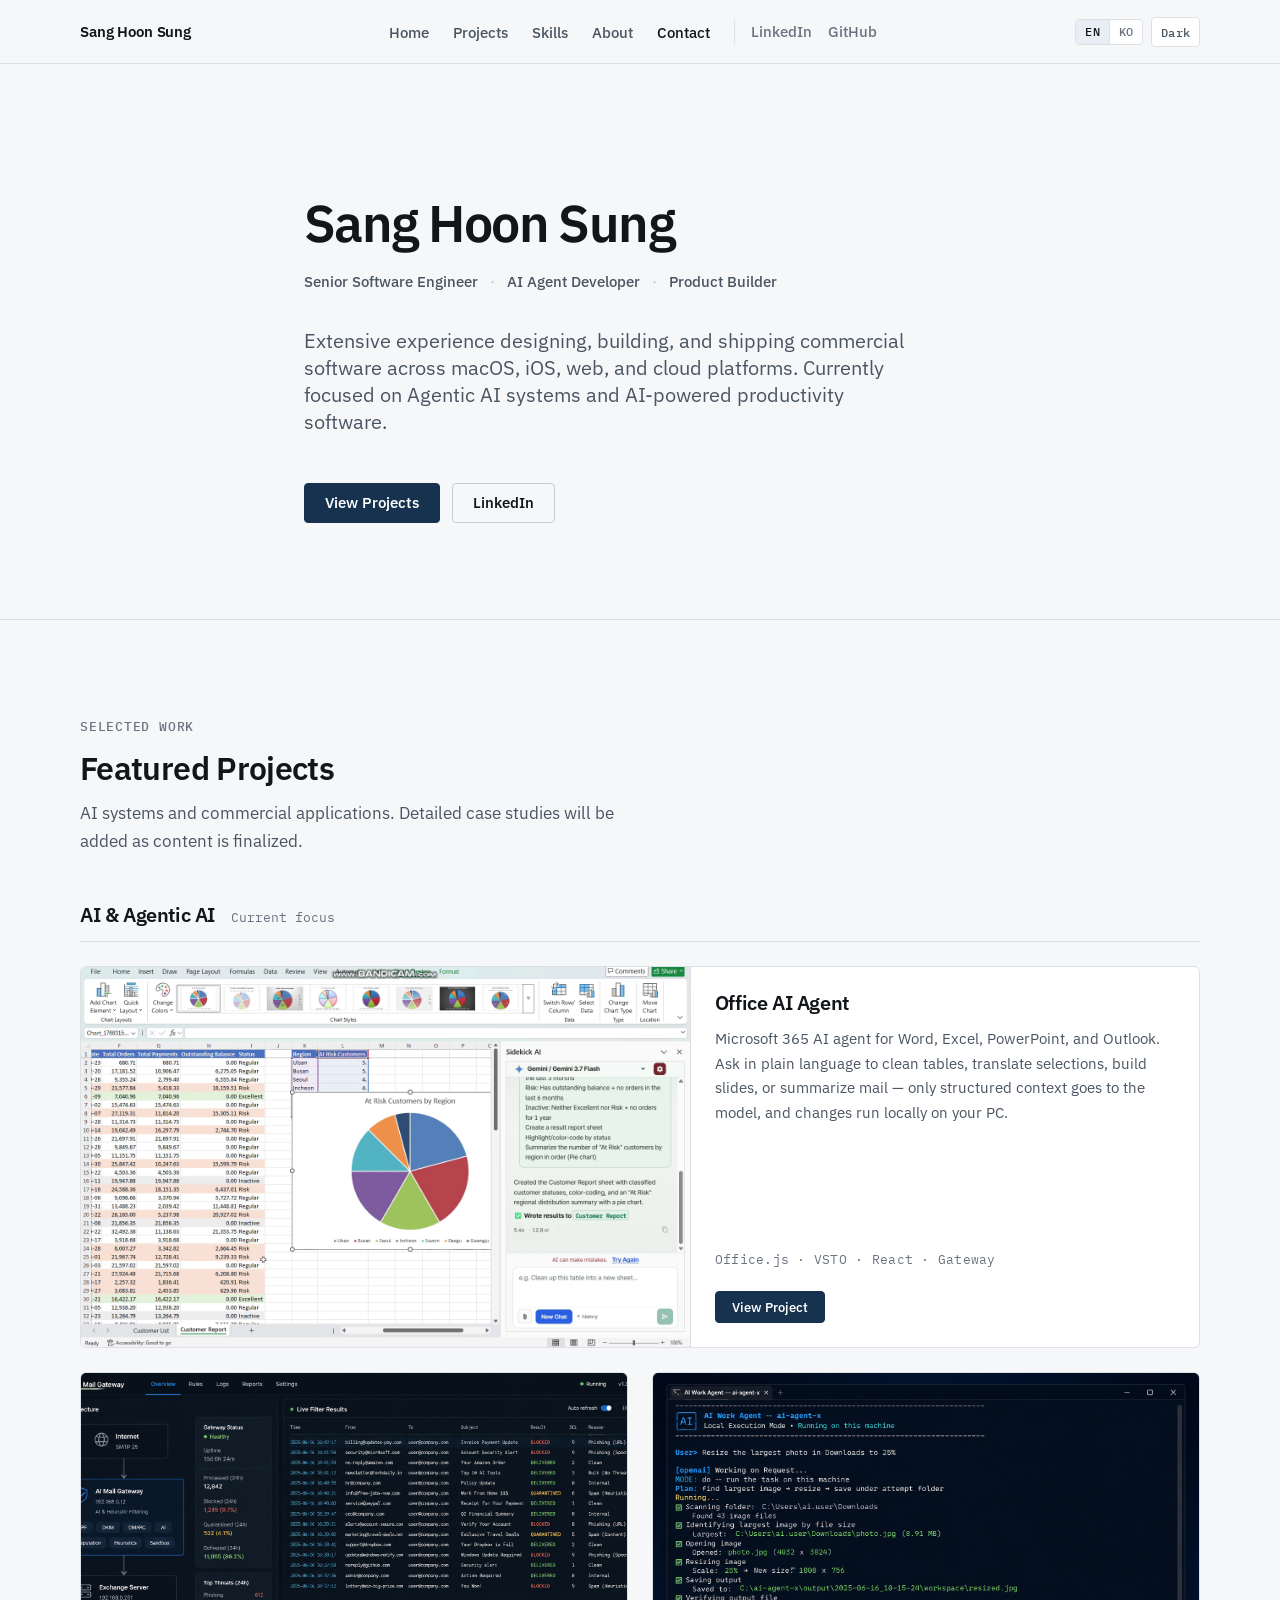
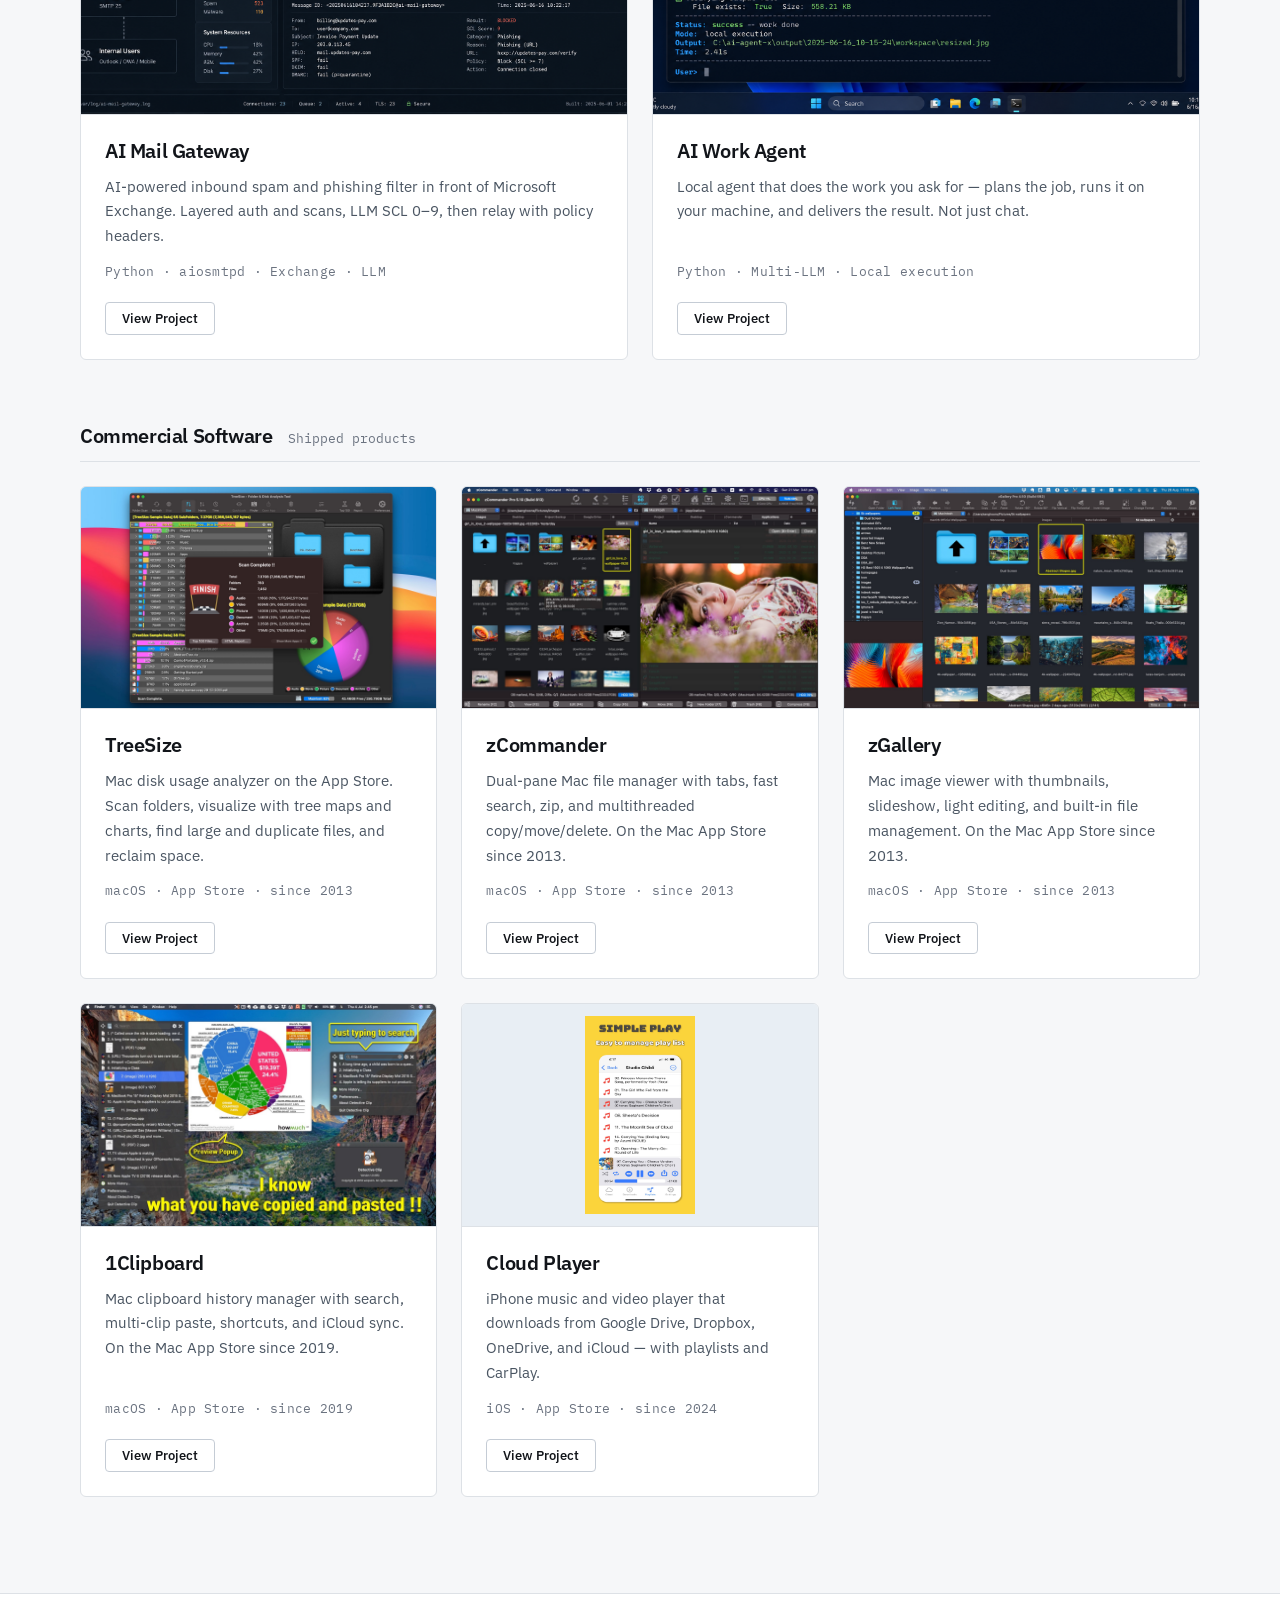
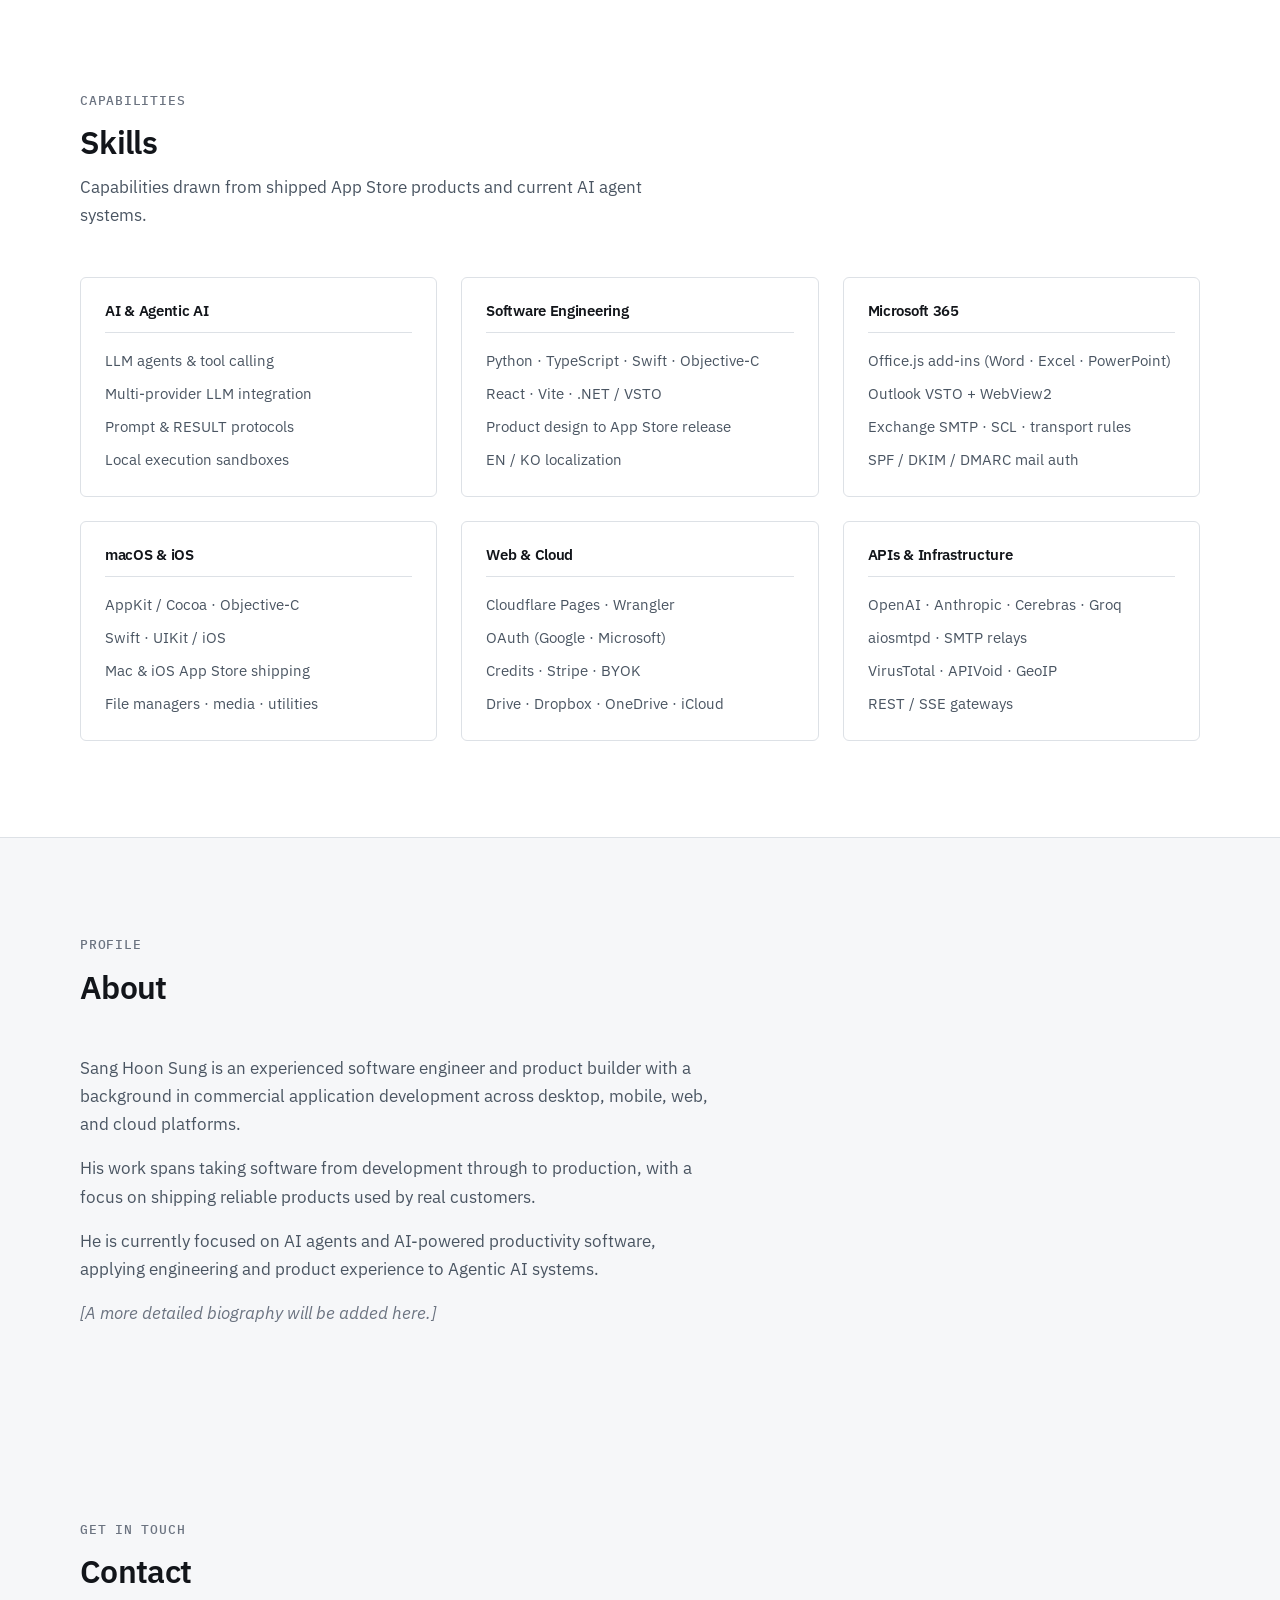
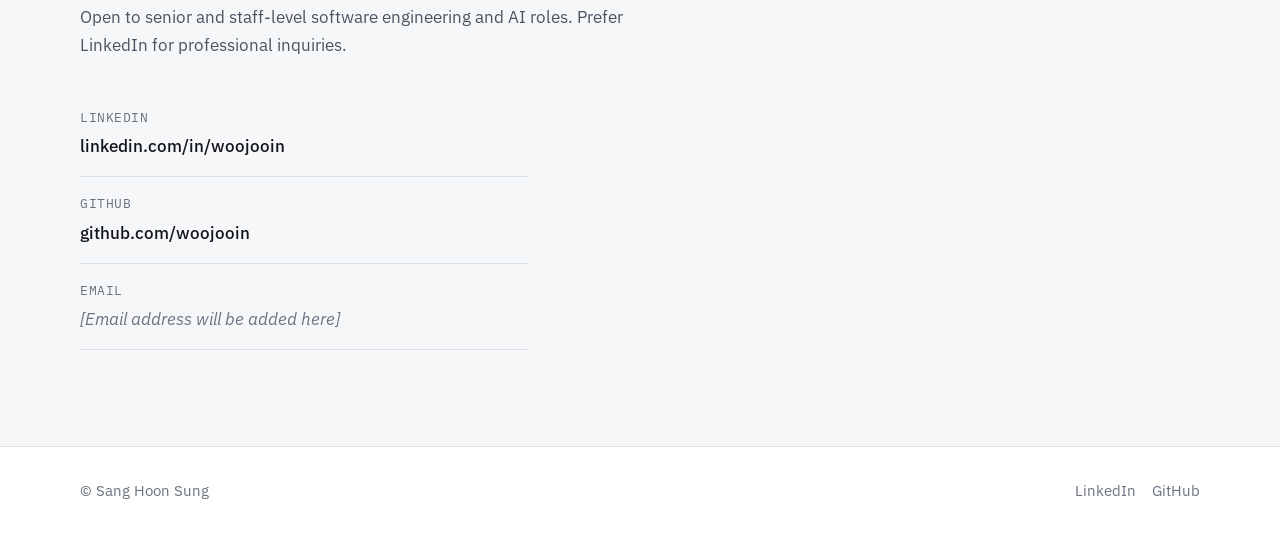
==== commit e0fca0e6: "Thu-03-09 17:05" ====
--- a/index.html
+++ b/index.html
@@ -50,7 +50,7 @@
         <ul class="nav__links">
           <li><a class="nav__link" href="#home" data-i18n="nav.home">Home</a></li>
           <li><a class="nav__link" href="#projects" data-i18n="nav.projects">Projects</a></li>
-          <li><a class="nav__link" href="#experience" data-i18n="nav.experience">Experience</a></li>
+          <li><a class="nav__link" href="#skills" data-i18n="nav.skills">Skills</a></li>
           <li><a class="nav__link" href="#about" data-i18n="nav.about">About</a></li>
           <li><a class="nav__link" href="#contact" data-i18n="nav.contact">Contact</a></li>
         </ul>
@@ -255,52 +255,15 @@
       </div>
     </section>
 
-    <section class="section section--alt" id="experience" aria-labelledby="experience-title">
-      <div class="container">
-        <header class="section__header">
-          <span class="section__label" data-i18n="experience.label">Career</span>
-          <h2 class="section__title" id="experience-title" data-i18n="experience.title">Experience</h2>
-          <p class="section__intro" data-i18n="experience.intro">
-            Professional history will be listed here with verified employers, roles, and dates.
-          </p>
-        </header>
-
-        <ol class="timeline">
-          <li class="timeline__item">
-            <p class="timeline__period" data-i18n="experience.dates">[Dates]</p>
-            <h3 class="timeline__role" data-i18n="experience.role">[Role / Title]</h3>
-            <p class="timeline__org" data-i18n="experience.org">[Company / Organization]</p>
-            <p class="timeline__summary timeline__placeholder" data-i18n="experience.placeholder">
-              [Career history will be added here]
-            </p>
-          </li>
-          <li class="timeline__item">
-            <p class="timeline__period" data-i18n="experience.dates">[Dates]</p>
-            <h3 class="timeline__role" data-i18n="experience.role">[Role / Title]</h3>
-            <p class="timeline__org" data-i18n="experience.org">[Company / Organization]</p>
-            <p class="timeline__summary timeline__placeholder" data-i18n="experience.placeholder">
-              [Career history will be added here]
-            </p>
-          </li>
-          <li class="timeline__item">
-            <p class="timeline__period" data-i18n="experience.dates">[Dates]</p>
-            <h3 class="timeline__role" data-i18n="experience.role">[Role / Title]</h3>
-            <p class="timeline__org" data-i18n="experience.org">[Company / Organization]</p>
-            <p class="timeline__summary timeline__placeholder" data-i18n="experience.placeholder">
-              [Career history will be added here]
-            </p>
-          </li>
-        </ol>
-      </div>
-    </section>
-
-    <section class="section" id="skills" aria-labelledby="skills-title">
+    </section>
+
+    <section class="section section--alt" id="skills" aria-labelledby="skills-title">
       <div class="container">
         <header class="section__header">
           <span class="section__label" data-i18n="skills.label">Capabilities</span>
           <h2 class="section__title" id="skills-title" data-i18n="skills.title">Skills</h2>
           <p class="section__intro" data-i18n="skills.intro">
-            Technology areas relevant to software engineering and AI systems work. Specific tools will be finalized next.
+            Capabilities drawn from shipped App Store products and current AI agent systems.
           </p>
         </header>
 
@@ -308,56 +271,62 @@
           <div class="skill-group">
             <h3 class="skill-group__title" data-i18n="skills.ai">AI &amp; Agentic AI</h3>
             <ul class="skill-group__list">
-              <li class="skill-group__item skill-group__item--placeholder" data-i18n="skills.placeholder">[Placeholder]</li>
-              <li class="skill-group__item skill-group__item--placeholder" data-i18n="skills.placeholder">[Placeholder]</li>
-              <li class="skill-group__item skill-group__item--placeholder" data-i18n="skills.placeholder">[Placeholder]</li>
+              <li class="skill-group__item" data-i18n="skills.ai1">LLM agents &amp; tool calling</li>
+              <li class="skill-group__item" data-i18n="skills.ai2">Multi-provider LLM integration</li>
+              <li class="skill-group__item" data-i18n="skills.ai3">Prompt &amp; RESULT protocols</li>
+              <li class="skill-group__item" data-i18n="skills.ai4">Local execution sandboxes</li>
             </ul>
           </div>
           <div class="skill-group">
             <h3 class="skill-group__title" data-i18n="skills.engineering">Software Engineering</h3>
             <ul class="skill-group__list">
-              <li class="skill-group__item skill-group__item--placeholder" data-i18n="skills.placeholder">[Placeholder]</li>
-              <li class="skill-group__item skill-group__item--placeholder" data-i18n="skills.placeholder">[Placeholder]</li>
-              <li class="skill-group__item skill-group__item--placeholder" data-i18n="skills.placeholder">[Placeholder]</li>
+              <li class="skill-group__item" data-i18n="skills.eng1">Python · TypeScript · Swift · Objective-C</li>
+              <li class="skill-group__item" data-i18n="skills.eng2">React · Vite · .NET / VSTO</li>
+              <li class="skill-group__item" data-i18n="skills.eng3">Product design to App Store release</li>
+              <li class="skill-group__item" data-i18n="skills.eng4">EN / KO localization</li>
             </ul>
           </div>
           <div class="skill-group">
             <h3 class="skill-group__title" data-i18n="skills.m365">Microsoft 365</h3>
             <ul class="skill-group__list">
-              <li class="skill-group__item skill-group__item--placeholder" data-i18n="skills.placeholder">[Placeholder]</li>
-              <li class="skill-group__item skill-group__item--placeholder" data-i18n="skills.placeholder">[Placeholder]</li>
-              <li class="skill-group__item skill-group__item--placeholder" data-i18n="skills.placeholder">[Placeholder]</li>
+              <li class="skill-group__item" data-i18n="skills.m3651">Office.js add-ins (Word · Excel · PowerPoint)</li>
+              <li class="skill-group__item" data-i18n="skills.m3652">Outlook VSTO + WebView2</li>
+              <li class="skill-group__item" data-i18n="skills.m3653">Exchange SMTP · SCL · transport rules</li>
+              <li class="skill-group__item" data-i18n="skills.m3654">SPF / DKIM / DMARC mail auth</li>
             </ul>
           </div>
           <div class="skill-group">
             <h3 class="skill-group__title" data-i18n="skills.apple">macOS &amp; iOS</h3>
             <ul class="skill-group__list">
-              <li class="skill-group__item skill-group__item--placeholder" data-i18n="skills.placeholder">[Placeholder]</li>
-              <li class="skill-group__item skill-group__item--placeholder" data-i18n="skills.placeholder">[Placeholder]</li>
-              <li class="skill-group__item skill-group__item--placeholder" data-i18n="skills.placeholder">[Placeholder]</li>
+              <li class="skill-group__item" data-i18n="skills.apple1">AppKit / Cocoa · Objective-C</li>
+              <li class="skill-group__item" data-i18n="skills.apple2">Swift · UIKit / iOS</li>
+              <li class="skill-group__item" data-i18n="skills.apple3">Mac &amp; iOS App Store shipping</li>
+              <li class="skill-group__item" data-i18n="skills.apple4">File managers · media · utilities</li>
             </ul>
           </div>
           <div class="skill-group">
             <h3 class="skill-group__title" data-i18n="skills.web">Web &amp; Cloud</h3>
             <ul class="skill-group__list">
-              <li class="skill-group__item skill-group__item--placeholder" data-i18n="skills.placeholder">[Placeholder]</li>
-              <li class="skill-group__item skill-group__item--placeholder" data-i18n="skills.placeholder">[Placeholder]</li>
-              <li class="skill-group__item skill-group__item--placeholder" data-i18n="skills.placeholder">[Placeholder]</li>
+              <li class="skill-group__item" data-i18n="skills.web1">Cloudflare Pages · Wrangler</li>
+              <li class="skill-group__item" data-i18n="skills.web2">OAuth (Google · Microsoft)</li>
+              <li class="skill-group__item" data-i18n="skills.web3">Credits · Stripe · BYOK</li>
+              <li class="skill-group__item" data-i18n="skills.web4">Drive · Dropbox · OneDrive · iCloud</li>
             </ul>
           </div>
           <div class="skill-group">
             <h3 class="skill-group__title" data-i18n="skills.apis">APIs &amp; Infrastructure</h3>
             <ul class="skill-group__list">
-              <li class="skill-group__item skill-group__item--placeholder" data-i18n="skills.placeholder">[Placeholder]</li>
-              <li class="skill-group__item skill-group__item--placeholder" data-i18n="skills.placeholder">[Placeholder]</li>
-              <li class="skill-group__item skill-group__item--placeholder" data-i18n="skills.placeholder">[Placeholder]</li>
-            </ul>
-          </div>
-        </div>
-      </div>
-    </section>
-
-    <section class="section section--alt" id="about" aria-labelledby="about-title">
+              <li class="skill-group__item" data-i18n="skills.api1">OpenAI · Anthropic · Cerebras · Groq</li>
+              <li class="skill-group__item" data-i18n="skills.api2">aiosmtpd · SMTP relays</li>
+              <li class="skill-group__item" data-i18n="skills.api3">VirusTotal · APIVoid · GeoIP</li>
+              <li class="skill-group__item" data-i18n="skills.api4">REST / SSE gateways</li>
+            </ul>
+          </div>
+        </div>
+      </div>
+    </section>
+
+    <section class="section" id="about" aria-labelledby="about-title">
       <div class="container">
         <header class="section__header">
           <span class="section__label" data-i18n="about.label">Profile</span>
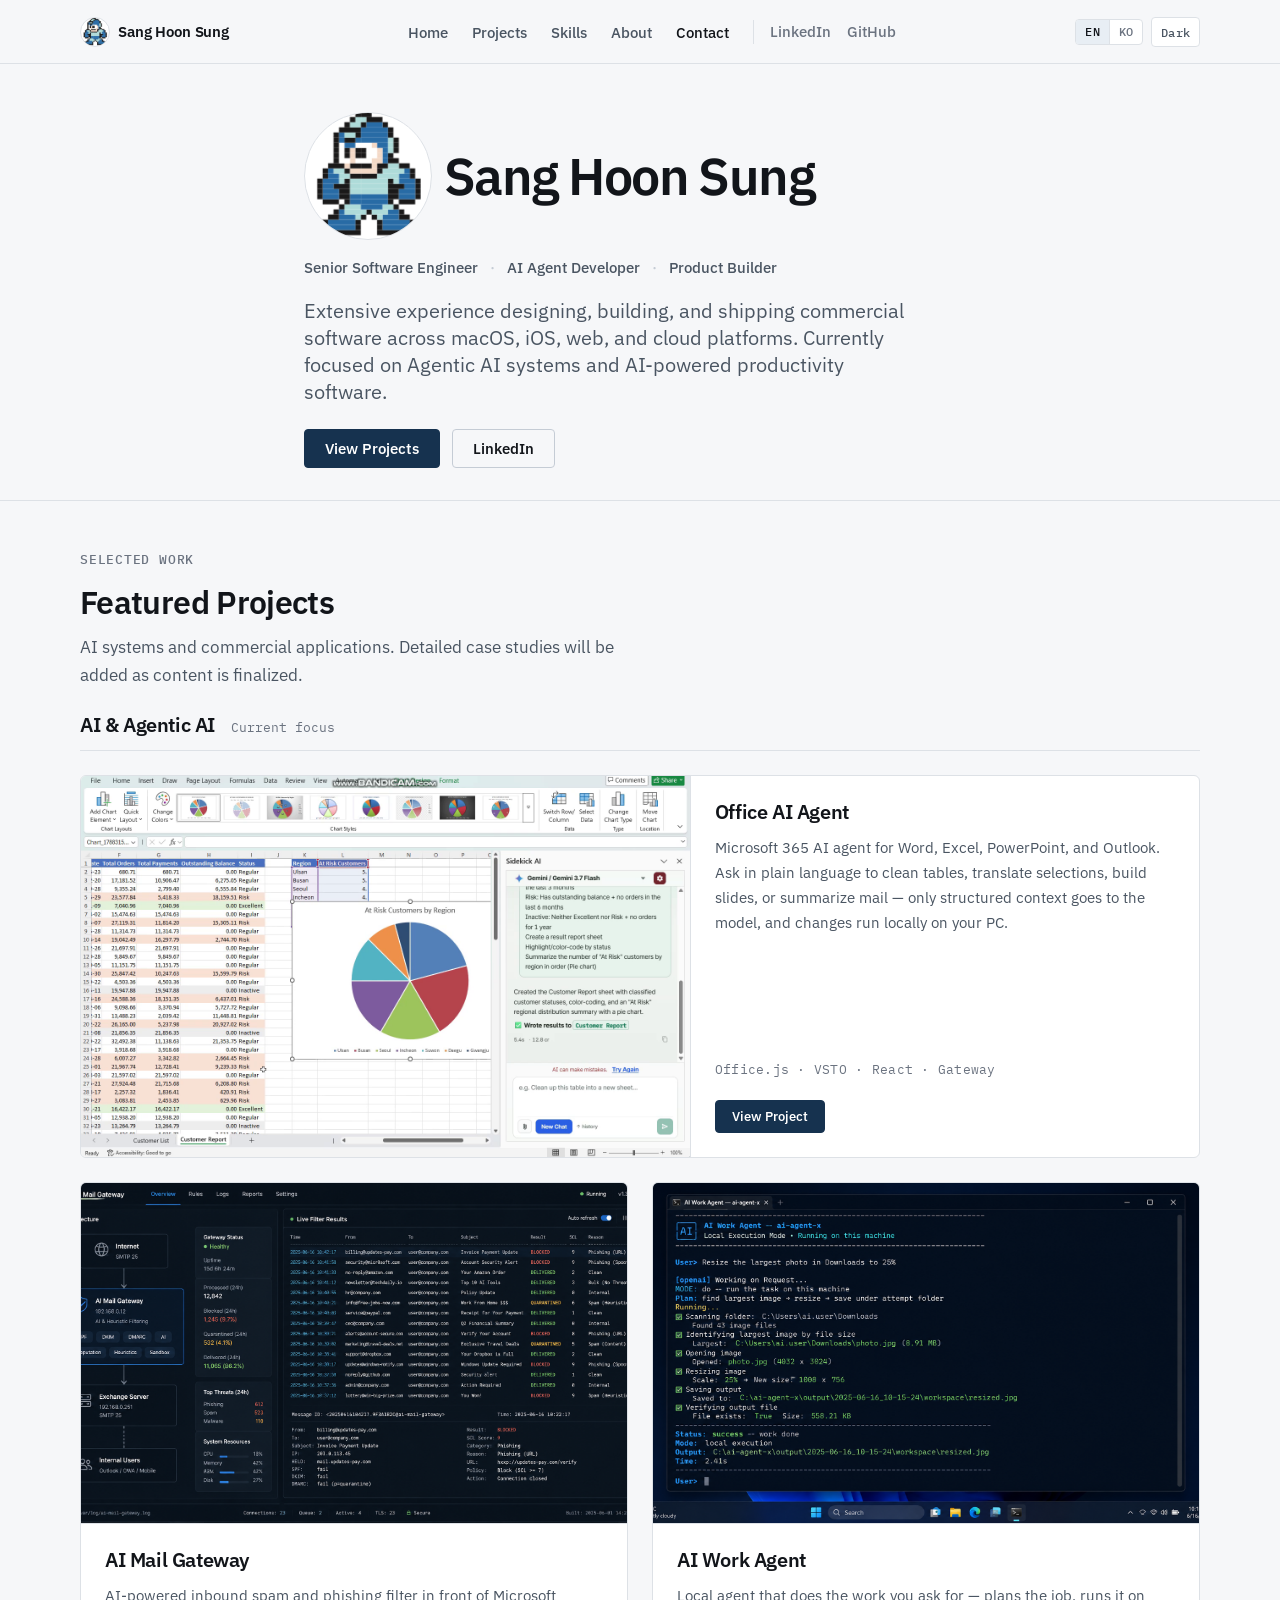
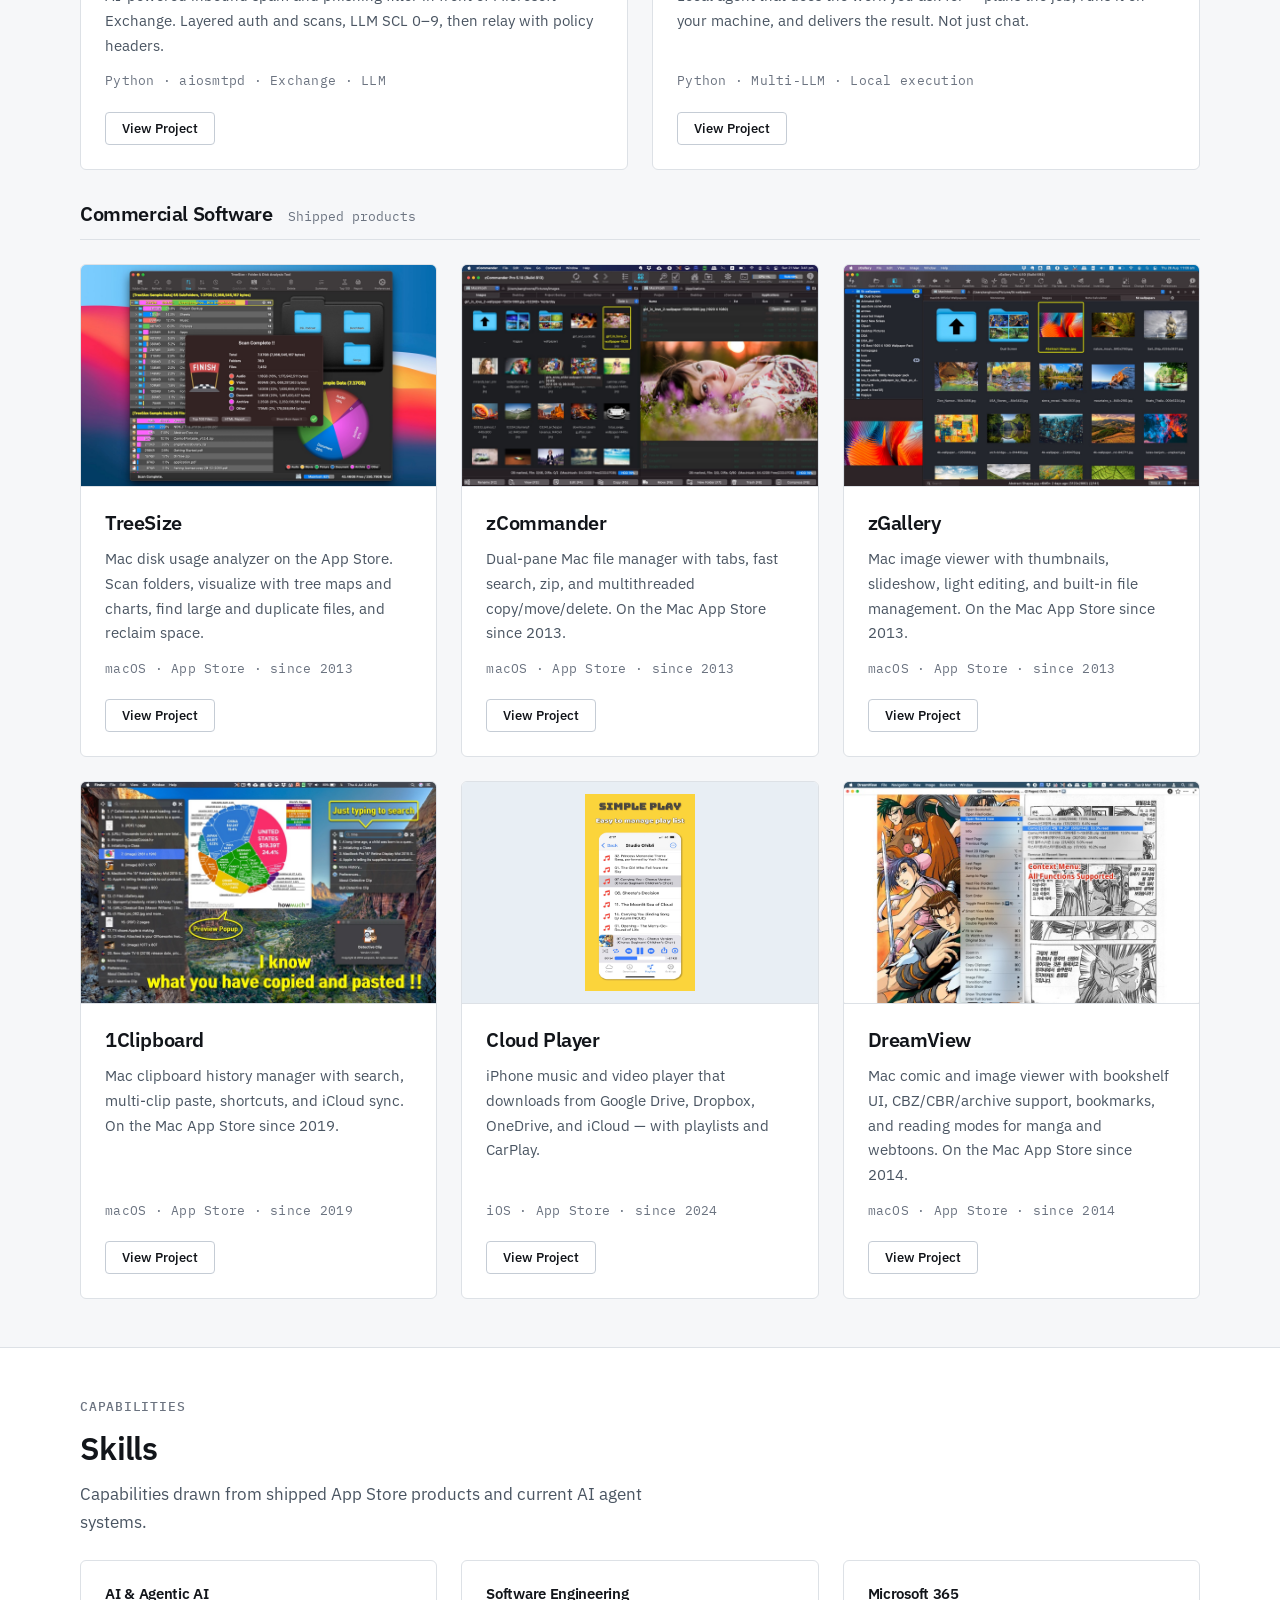
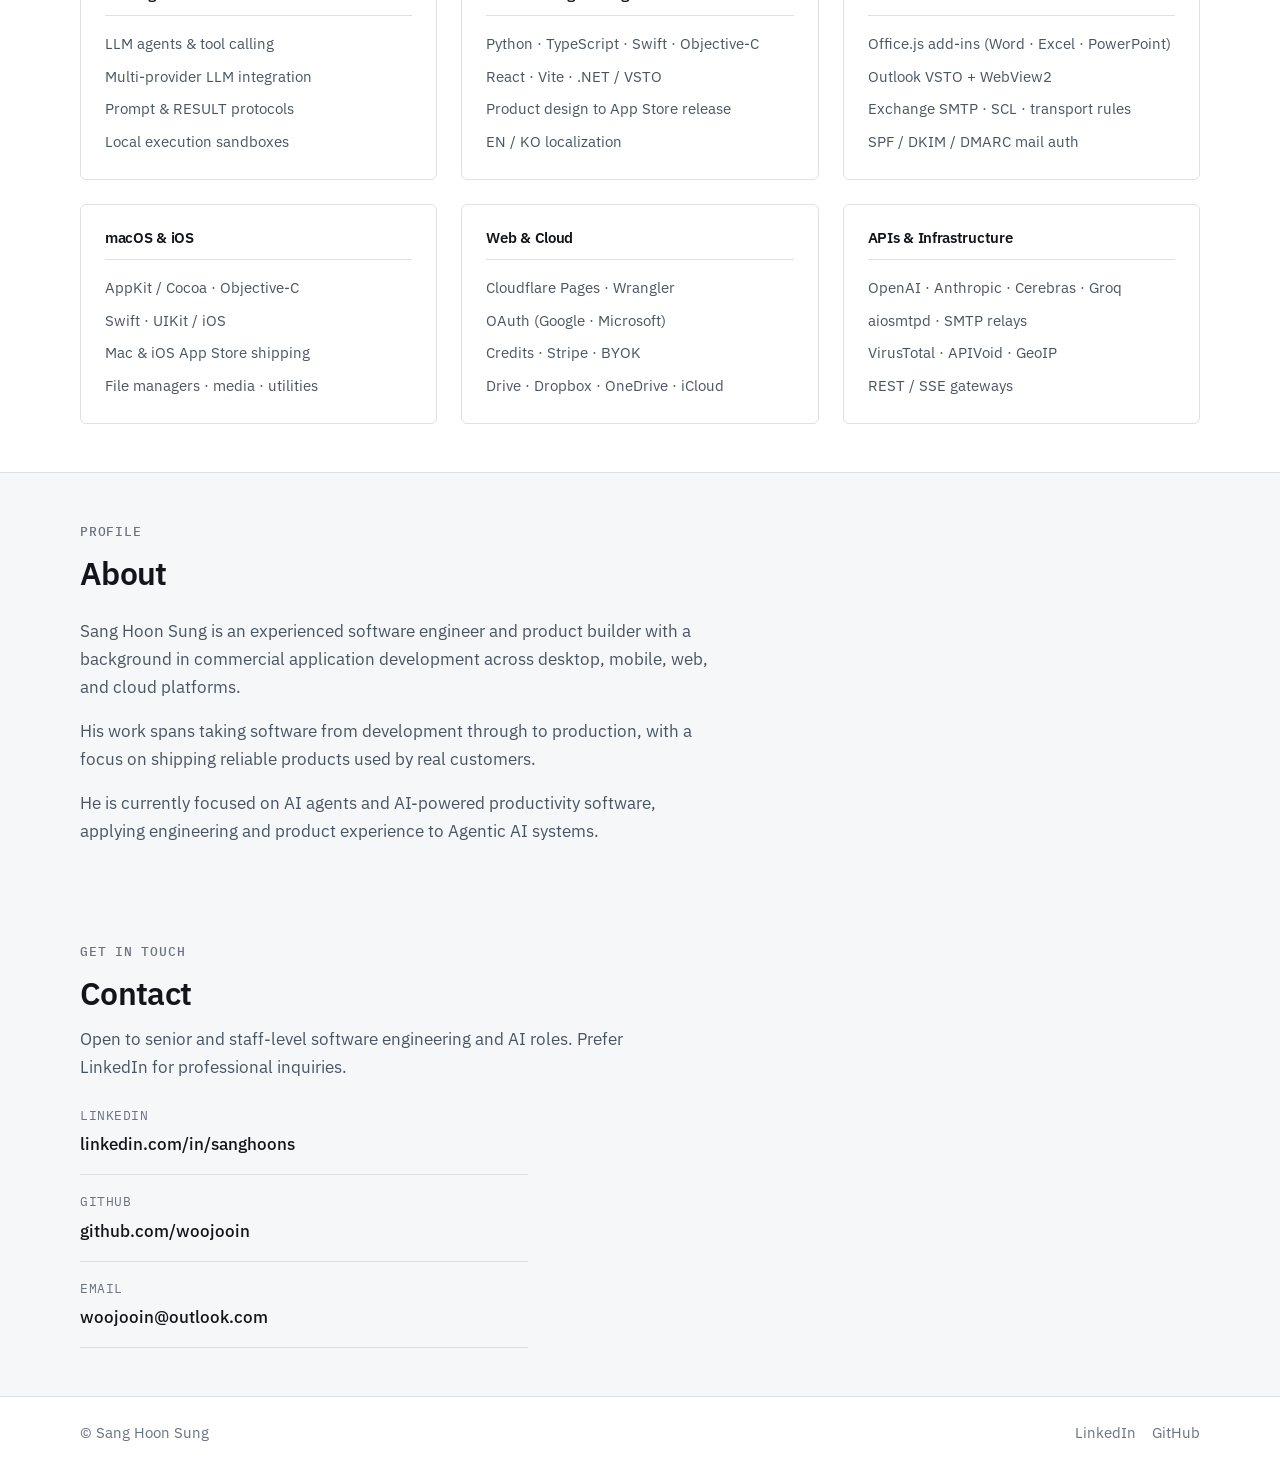
==== commit 7b70dc69: "Fri-04-09 0:13" ====
--- a/index.html
+++ b/index.html
@@ -44,7 +44,18 @@
 
   <header class="site-header">
     <div class="container nav">
-      <a class="nav__brand" href="index.html">Sang Hoon Sung</a>
+      <a class="nav__brand" href="index.html">
+        <img
+          class="nav__avatar"
+          src="images/rockman.png"
+          alt="Sang Hoon Sung profile image"
+          width="30"
+          height="30"
+          loading="eager"
+          decoding="async"
+        >
+        <span>Sang Hoon Sung</span>
+      </a>
 
       <nav class="nav__menu" id="nav-menu" data-i18n-aria="a11y.nav" aria-label="Primary">
         <ul class="nav__links">
@@ -55,7 +66,7 @@
           <li><a class="nav__link" href="#contact" data-i18n="nav.contact">Contact</a></li>
         </ul>
         <div class="nav__social">
-          <a href="https://www.linkedin.com/in/woojooin/" target="_blank" rel="noopener noreferrer">LinkedIn</a>
+          <a href="https://www.linkedin.com/in/sanghoons/" target="_blank" rel="noopener noreferrer">LinkedIn</a>
           <a href="https://github.com/woojooin" target="_blank" rel="noopener noreferrer">GitHub</a>
         </div>
       </nav>
@@ -81,7 +92,18 @@
   <main id="main">
     <section class="hero" id="home" aria-labelledby="hero-name">
       <div class="container hero__inner">
-        <h1 class="hero__name" id="hero-name">Sang Hoon Sung</h1>
+        <h1 class="hero__name" id="hero-name">
+          <img
+            class="hero__avatar"
+            src="images/rockman.png"
+            alt="Sang Hoon Sung profile image"
+            width="128"
+            height="128"
+            loading="eager"
+            decoding="async"
+          >
+          <span>Sang Hoon Sung</span>
+        </h1>
         <p class="hero__roles">
           <span class="hero__role" data-i18n="hero.role1">Senior Software Engineer</span>
           <span class="hero__role" data-i18n="hero.role2">AI Agent Developer</span>
@@ -92,7 +114,7 @@
         </p>
         <div class="hero__actions">
           <a class="btn btn--primary" href="#projects" data-i18n="hero.ctaProjects">View Projects</a>
-          <a class="btn btn--secondary" href="https://www.linkedin.com/in/woojooin/" target="_blank" rel="noopener noreferrer" data-i18n="hero.ctaLinkedIn">LinkedIn</a>
+          <a class="btn btn--secondary" href="https://www.linkedin.com/in/sanghoons/" target="_blank" rel="noopener noreferrer" data-i18n="hero.ctaLinkedIn">LinkedIn</a>
         </div>
       </div>
     </section>
@@ -114,10 +136,10 @@
           </div>
 
           <div class="project-grid">
-            <a class="project-card project-card--featured" href="projects/office-ai-agent.html">
-              <div class="project-card__media">
+            <article class="project-card project-card--featured">
+              <a class="project-card__media" href="projects/office-ai-agent.html">
                 <img src="images/office-ai-agent/screenshot-1.png" alt="Office AI Agent in Excel creating a customer report" width="800" height="500" loading="lazy">
-              </div>
+              </a>
               <div class="project-card__body">
                 <h4 class="project-card__name">Office AI Agent</h4>
                 <p class="project-card__desc" data-i18n="officeai.cardDesc">
@@ -125,15 +147,15 @@
                 </p>
                 <p class="project-card__meta" data-i18n="officeai.cardTech">Office.js · VSTO · React · Gateway</p>
                 <div class="project-card__footer">
-                  <span class="btn btn--primary btn--small" data-i18n="projects.view">View Project</span>
-                </div>
-              </div>
-            </a>
-
-            <a class="project-card" href="projects/ai-mail-gateway.html">
-              <div class="project-card__media">
+                  <a class="btn btn--primary btn--small" href="projects/office-ai-agent.html" data-i18n="projects.view">View Project</a>
+                </div>
+              </div>
+            </article>
+
+            <article class="project-card">
+              <a class="project-card__media" href="projects/ai-mail-gateway.html">
                 <img src="images/ai-mail-gateway/screenshot-1.png" alt="AI Mail Gateway dashboard with live filter results and SCL" width="800" height="500" loading="lazy">
-              </div>
+              </a>
               <div class="project-card__body">
                 <h4 class="project-card__name">AI Mail Gateway</h4>
                 <p class="project-card__desc" data-i18n="aimail.cardDesc">
@@ -141,15 +163,15 @@
                 </p>
                 <p class="project-card__meta" data-i18n="aimail.cardTech">Python · aiosmtpd · Exchange · LLM</p>
                 <div class="project-card__footer">
-                  <span class="btn btn--secondary btn--small" data-i18n="projects.view">View Project</span>
-                </div>
-              </div>
-            </a>
-
-            <a class="project-card" href="projects/ai-work-agent.html">
-              <div class="project-card__media">
+                  <a class="btn btn--secondary btn--small" href="projects/ai-mail-gateway.html" data-i18n="projects.view">View Project</a>
+                </div>
+              </div>
+            </article>
+
+            <article class="project-card">
+              <a class="project-card__media" href="projects/ai-work-agent.html">
                 <img src="images/ai-work-agent/screenshot-1.png" alt="AI Work Agent completing a local file task in the terminal" width="800" height="500" loading="lazy">
-              </div>
+              </a>
               <div class="project-card__body">
                 <h4 class="project-card__name">AI Work Agent</h4>
                 <p class="project-card__desc" data-i18n="aiwork.cardDesc">
@@ -157,10 +179,10 @@
                 </p>
                 <p class="project-card__meta" data-i18n="aiwork.cardTech">Python · Multi-LLM · Local execution</p>
                 <div class="project-card__footer">
-                  <span class="btn btn--secondary btn--small" data-i18n="projects.view">View Project</span>
-                </div>
-              </div>
-            </a>
+                  <a class="btn btn--secondary btn--small" href="projects/ai-work-agent.html" data-i18n="projects.view">View Project</a>
+                </div>
+              </div>
+            </article>
           </div>
         </div>
 
@@ -171,10 +193,10 @@
           </div>
 
           <div class="project-grid project-grid--wide">
-            <a class="project-card" href="projects/treesize.html">
-              <div class="project-card__media">
+            <article class="project-card">
+              <a class="project-card__media" href="projects/treesize.html">
                 <img src="images/treesize/screenshot-1.jpg" alt="TreeSize app screenshot" width="800" height="500" loading="lazy">
-              </div>
+              </a>
               <div class="project-card__body">
                 <h4 class="project-card__name">TreeSize</h4>
                 <p class="project-card__desc" data-i18n="treesize.cardDesc">
@@ -182,15 +204,15 @@
                 </p>
                 <p class="project-card__meta" data-i18n="treesize.cardTech">macOS · App Store · since 2013</p>
                 <div class="project-card__footer">
-                  <span class="btn btn--secondary btn--small" data-i18n="projects.view">View Project</span>
-                </div>
-              </div>
-            </a>
-
-            <a class="project-card" href="projects/zcommander.html">
-              <div class="project-card__media">
+                  <a class="btn btn--secondary btn--small" href="projects/treesize.html" data-i18n="projects.view">View Project</a>
+                </div>
+              </div>
+            </article>
+
+            <article class="project-card">
+              <a class="project-card__media" href="projects/zcommander.html">
                 <img src="images/zcommander/screenshot-1.jpg" alt="zCommander app screenshot" width="800" height="500" loading="lazy">
-              </div>
+              </a>
               <div class="project-card__body">
                 <h4 class="project-card__name">zCommander</h4>
                 <p class="project-card__desc" data-i18n="zcommander.cardDesc">
@@ -198,15 +220,15 @@
                 </p>
                 <p class="project-card__meta" data-i18n="zcommander.cardTech">macOS · App Store · since 2013</p>
                 <div class="project-card__footer">
-                  <span class="btn btn--secondary btn--small" data-i18n="projects.view">View Project</span>
-                </div>
-              </div>
-            </a>
-
-            <a class="project-card" href="projects/zgallery.html">
-              <div class="project-card__media">
+                  <a class="btn btn--secondary btn--small" href="projects/zcommander.html" data-i18n="projects.view">View Project</a>
+                </div>
+              </div>
+            </article>
+
+            <article class="project-card">
+              <a class="project-card__media" href="projects/zgallery.html">
                 <img src="images/zgallery/screenshot-1.jpg" alt="zGallery app screenshot" width="800" height="500" loading="lazy">
-              </div>
+              </a>
               <div class="project-card__body">
                 <h4 class="project-card__name">zGallery</h4>
                 <p class="project-card__desc" data-i18n="zgallery.cardDesc">
@@ -214,15 +236,15 @@
                 </p>
                 <p class="project-card__meta" data-i18n="zgallery.cardTech">macOS · App Store · since 2013</p>
                 <div class="project-card__footer">
-                  <span class="btn btn--secondary btn--small" data-i18n="projects.view">View Project</span>
-                </div>
-              </div>
-            </a>
-
-            <a class="project-card" href="projects/1clipboard.html">
-              <div class="project-card__media">
+                  <a class="btn btn--secondary btn--small" href="projects/zgallery.html" data-i18n="projects.view">View Project</a>
+                </div>
+              </div>
+            </article>
+
+            <article class="project-card">
+              <a class="project-card__media" href="projects/1clipboard.html">
                 <img src="images/1clipboard/screenshot-1.jpg" alt="1Clipboard app screenshot" width="800" height="500" loading="lazy">
-              </div>
+              </a>
               <div class="project-card__body">
                 <h4 class="project-card__name">1Clipboard</h4>
                 <p class="project-card__desc" data-i18n="clipboard.cardDesc">
@@ -230,15 +252,15 @@
                 </p>
                 <p class="project-card__meta" data-i18n="clipboard.cardTech">macOS · App Store · since 2019</p>
                 <div class="project-card__footer">
-                  <span class="btn btn--secondary btn--small" data-i18n="projects.view">View Project</span>
-                </div>
-              </div>
-            </a>
-
-            <a class="project-card" href="projects/cloud-player.html">
-              <div class="project-card__media product-card__media--phone">
+                  <a class="btn btn--secondary btn--small" href="projects/1clipboard.html" data-i18n="projects.view">View Project</a>
+                </div>
+              </div>
+            </article>
+
+            <article class="project-card">
+              <a class="project-card__media product-card__media--phone" href="projects/cloud-player.html">
                 <img src="images/cloud-player/screenshot-1.jpg" alt="Cloud Player app screenshot" width="400" height="800" loading="lazy">
-              </div>
+              </a>
               <div class="project-card__body">
                 <h4 class="project-card__name">Cloud Player</h4>
                 <p class="project-card__desc" data-i18n="cloudplayer.cardDesc">
@@ -246,10 +268,26 @@
                 </p>
                 <p class="project-card__meta" data-i18n="cloudplayer.cardTech">iOS · App Store · since 2024</p>
                 <div class="project-card__footer">
-                  <span class="btn btn--secondary btn--small" data-i18n="projects.view">View Project</span>
-                </div>
-              </div>
-            </a>
+                  <a class="btn btn--secondary btn--small" href="projects/cloud-player.html" data-i18n="projects.view">View Project</a>
+                </div>
+              </div>
+            </article>
+
+            <article class="project-card">
+              <a class="project-card__media" href="projects/dreamview.html">
+                <img src="images/dreamview/screenshot-1.jpg" alt="DreamView comic reader screenshot" width="800" height="500" loading="lazy">
+              </a>
+              <div class="project-card__body">
+                <h4 class="project-card__name">DreamView</h4>
+                <p class="project-card__desc" data-i18n="dreamview.cardDesc">
+                  Mac comic and image viewer with bookshelf UI, CBZ/CBR/archive support, bookmarks, and reading modes for manga and webtoons. On the Mac App Store since 2014.
+                </p>
+                <p class="project-card__meta" data-i18n="dreamview.cardTech">macOS · App Store · since 2014</p>
+                <div class="project-card__footer">
+                  <a class="btn btn--secondary btn--small" href="projects/dreamview.html" data-i18n="projects.view">View Project</a>
+                </div>
+              </div>
+            </article>
           </div>
         </div>
       </div>
@@ -343,9 +381,6 @@
           <p data-i18n="about.p3">
             He is currently focused on AI agents and AI-powered productivity software, applying engineering and product experience to Agentic AI systems.
           </p>
-          <p class="placeholder-text" data-i18n="about.placeholder">
-            [A more detailed biography will be added here.]
-          </p>
         </div>
       </div>
     </section>
@@ -363,7 +398,7 @@
         <ul class="contact__list">
           <li class="contact__item">
             <span class="contact__label">LinkedIn</span>
-            <a class="contact__value" href="https://www.linkedin.com/in/woojooin/" target="_blank" rel="noopener noreferrer">linkedin.com/in/woojooin</a>
+            <a class="contact__value" href="https://www.linkedin.com/in/sanghoons/" target="_blank" rel="noopener noreferrer">linkedin.com/in/sanghoons</a>
           </li>
           <li class="contact__item">
             <span class="contact__label">GitHub</span>
@@ -371,7 +406,7 @@
           </li>
           <li class="contact__item">
             <span class="contact__label">Email</span>
-            <span class="contact__value contact__value--muted" data-i18n="contact.emailPlaceholder">[Email address will be added here]</span>
+            <a class="contact__value" href="mailto:woojooin@outlook.com">woojooin@outlook.com</a>
           </li>
         </ul>
       </div>
@@ -382,7 +417,7 @@
     <div class="container footer__inner">
       <p class="footer__copy">&copy; Sang Hoon Sung</p>
       <div class="footer__links">
-        <a href="https://www.linkedin.com/in/woojooin/" target="_blank" rel="noopener noreferrer">LinkedIn</a>
+        <a href="https://www.linkedin.com/in/sanghoons/" target="_blank" rel="noopener noreferrer">LinkedIn</a>
         <a href="https://github.com/woojooin" target="_blank" rel="noopener noreferrer">GitHub</a>
       </div>
     </div>
--- a/css/style.css
+++ b/css/style.css
@@ -180,7 +180,7 @@
 }
 
 .section {
-  padding-block: var(--space-9);
+  padding-block: var(--space-7);
 }
 
 .section--alt {
@@ -189,7 +189,7 @@
 }
 
 .section__header {
-  margin-bottom: var(--space-7);
+  margin-bottom: var(--space-5);
   max-width: 40rem;
 }
 
@@ -242,10 +242,23 @@
   letter-spacing: -0.01em;
   color: var(--color-text);
   white-space: nowrap;
+  display: inline-flex;
+  align-items: center;
+  gap: var(--space-2);
 }
 
 .nav__brand:hover {
   color: var(--color-accent);
+}
+
+.nav__avatar {
+  width: 30px;
+  height: 30px;
+  border-radius: 50%;
+  border: 1px solid var(--color-border);
+  object-fit: cover;
+  background: var(--color-surface);
+  flex: 0 0 auto;
 }
 
 .nav__toggle {
@@ -396,7 +409,7 @@
 /* Hero -------------------------------------------------------------------- */
 
 .hero {
-  padding-block: var(--space-10) var(--space-9);
+  padding-block: var(--space-7) var(--space-6);
   border-bottom: 1px solid var(--color-border);
 }
 
@@ -409,15 +422,28 @@
   font-weight: 600;
   letter-spacing: -0.03em;
   margin-bottom: var(--space-4);
+  display: inline-flex;
+  align-items: center;
+  gap: var(--space-3);
   opacity: 0;
   animation: fade-up 0.6s ease forwards;
 }
 
+.hero__avatar {
+  width: 128px;
+  height: 128px;
+  border-radius: 50%;
+  border: 1px solid var(--color-border);
+  object-fit: cover;
+  background: var(--color-surface);
+  flex: 0 0 auto;
+}
+
 .hero__roles {
   display: flex;
   flex-wrap: wrap;
   gap: var(--space-2) var(--space-3);
-  margin-bottom: var(--space-6);
+  margin-bottom: var(--space-4);
   opacity: 0;
   animation: fade-up 0.6s ease 0.08s forwards;
 }
@@ -438,7 +464,7 @@
   font-size: var(--text-lg);
   line-height: var(--leading-snug);
   color: var(--color-text-secondary);
-  margin-bottom: var(--space-7);
+  margin-bottom: var(--space-5);
   max-width: 38rem;
   opacity: 0;
   animation: fade-up 0.6s ease 0.16s forwards;
@@ -503,7 +529,7 @@
 /* Featured Projects ------------------------------------------------------- */
 
 .project-category {
-  margin-bottom: var(--space-8);
+  margin-bottom: var(--space-6);
 }
 
 .project-category:last-child {
@@ -549,37 +575,27 @@
   overflow: hidden;
   transition: border-color var(--transition);
   color: inherit;
-  text-decoration: none;
-  cursor: pointer;
-}
-
-a.project-card:hover,
-a.project-card:focus-visible {
+}
+
+.project-card:has(a.project-card__media:hover),
+.project-card:has(a.project-card__media:focus-visible),
+.project-card:has(.project-card__footer a:hover),
+.project-card:has(.project-card__footer a:focus-visible) {
+  border-color: var(--color-border-strong);
+}
+
+a.project-card__media {
   color: inherit;
   text-decoration: none;
-  border-color: var(--color-border-strong);
-}
-
-a.project-card:focus-visible {
+}
+
+a.project-card__media:focus-visible {
   outline: 2px solid var(--color-accent);
-  outline-offset: 3px;
-}
-
-.project-card:hover {
-  border-color: var(--color-border-strong);
-}
-
-a.project-card:hover .btn--secondary,
-a.project-card:focus-visible .btn--secondary {
-  background: var(--color-surface);
-  border-color: var(--color-text-muted);
-  color: var(--color-text);
-}
-
-a.project-card:hover .btn--primary,
-a.project-card:focus-visible .btn--primary {
-  background: var(--color-btn-hover);
-  border-color: var(--color-btn-hover);
+  outline-offset: -2px;
+}
+
+.project-card__footer a.btn {
+  align-self: flex-start;
 }
 
 .project-card--featured {
@@ -628,6 +644,7 @@
   flex: 1;
   padding: var(--space-5);
   gap: var(--space-3);
+  cursor: default;
 }
 
 .project-card__name {
@@ -808,7 +825,7 @@
 /* Footer ------------------------------------------------------------------ */
 
 .site-footer {
-  padding-block: var(--space-6);
+  padding-block: var(--space-5);
   border-top: 1px solid var(--color-border);
   background: var(--color-surface);
 }
@@ -1588,9 +1605,12 @@
 }
 
 @media (max-width: 720px) {
-  :root {
-    --space-9: 4.5rem;
-    --space-10: 5rem;
+  .section {
+    padding-block: var(--space-6);
+  }
+
+  .hero {
+    padding-block: var(--space-6) var(--space-5);
   }
 
   .nav__toggle {
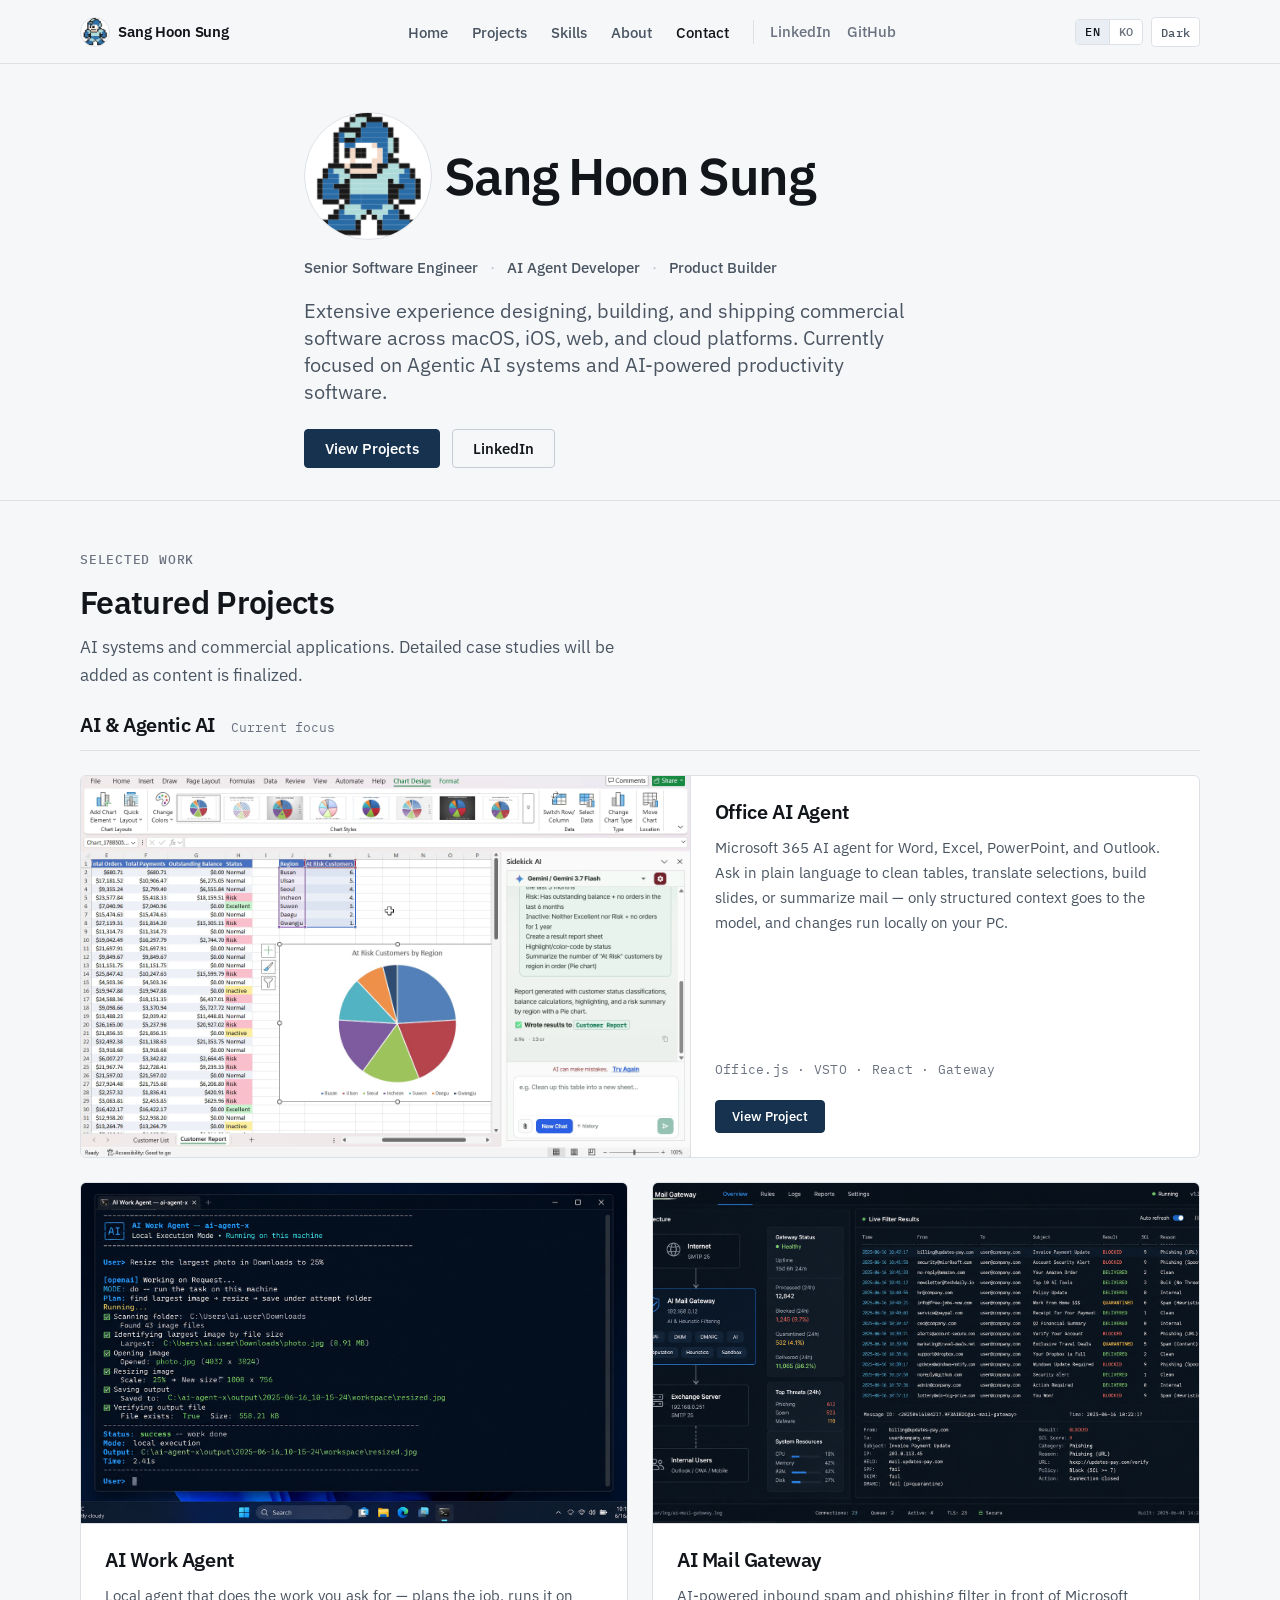
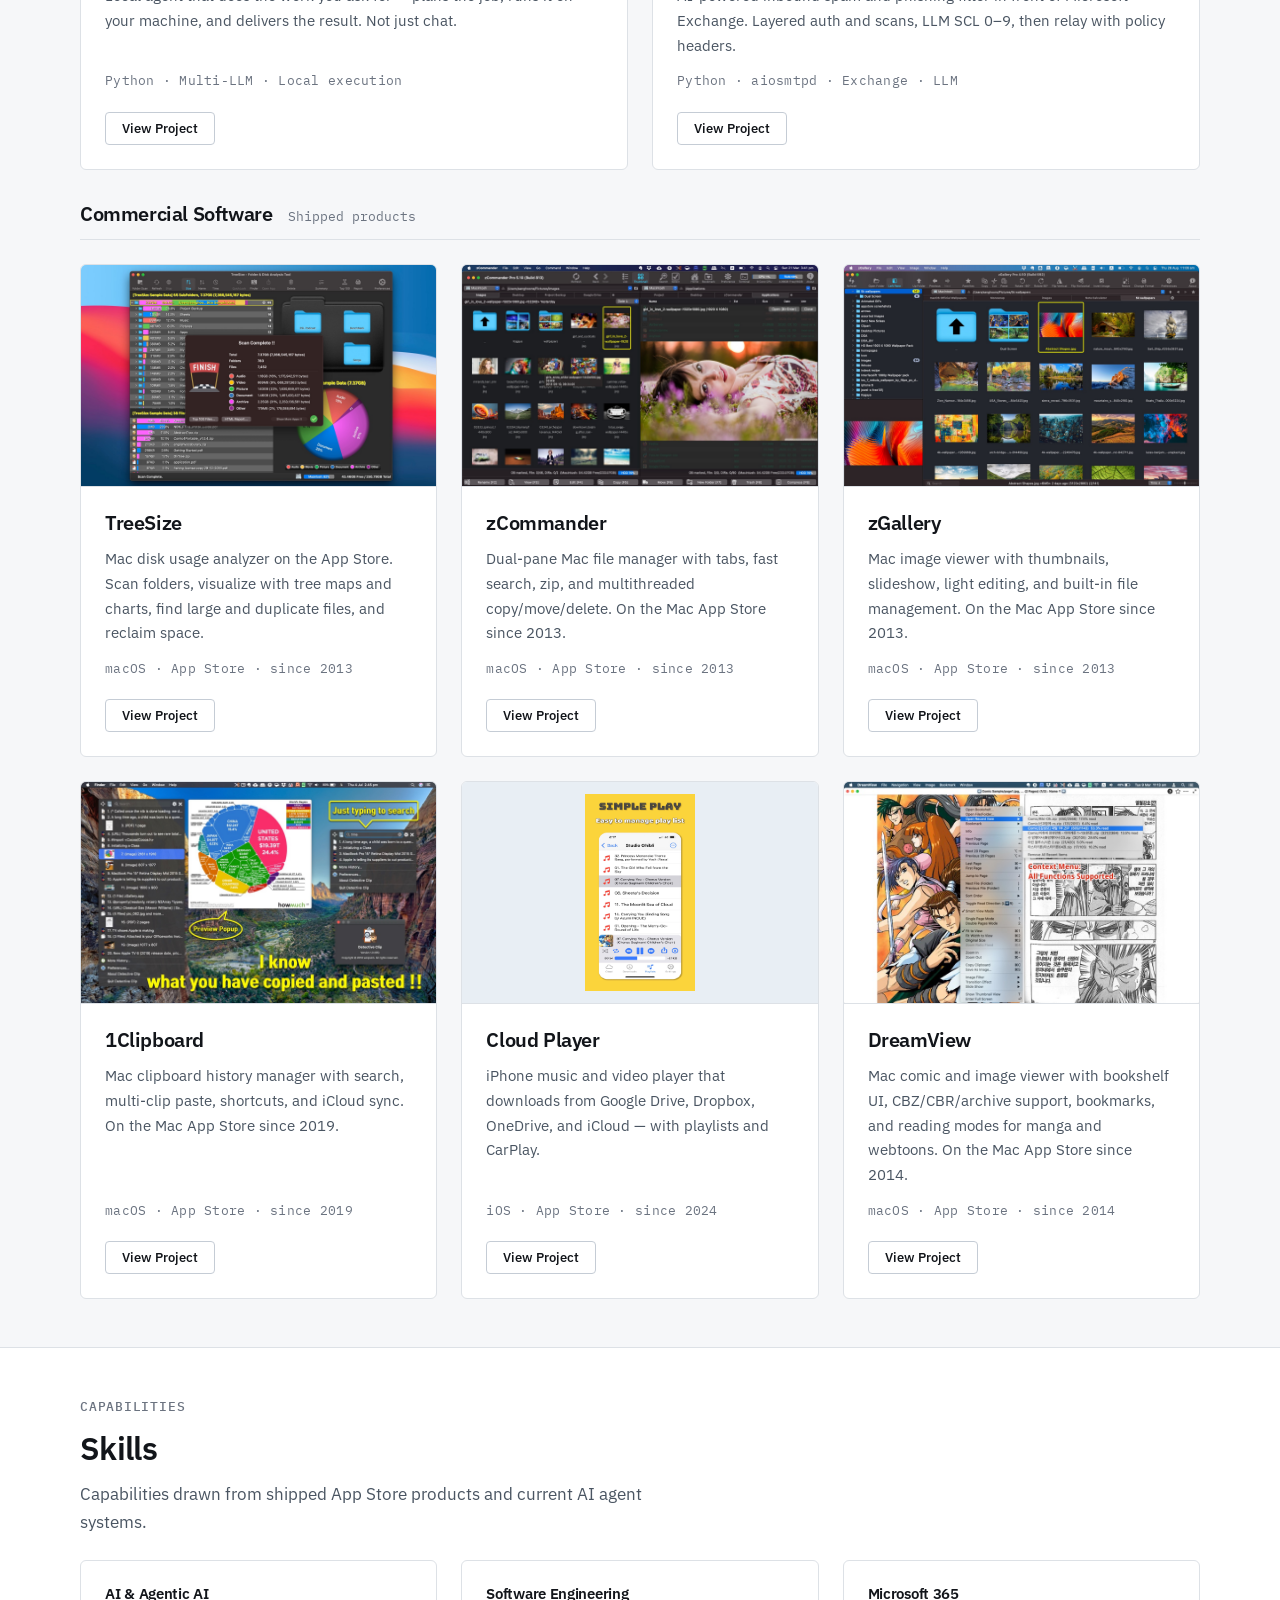
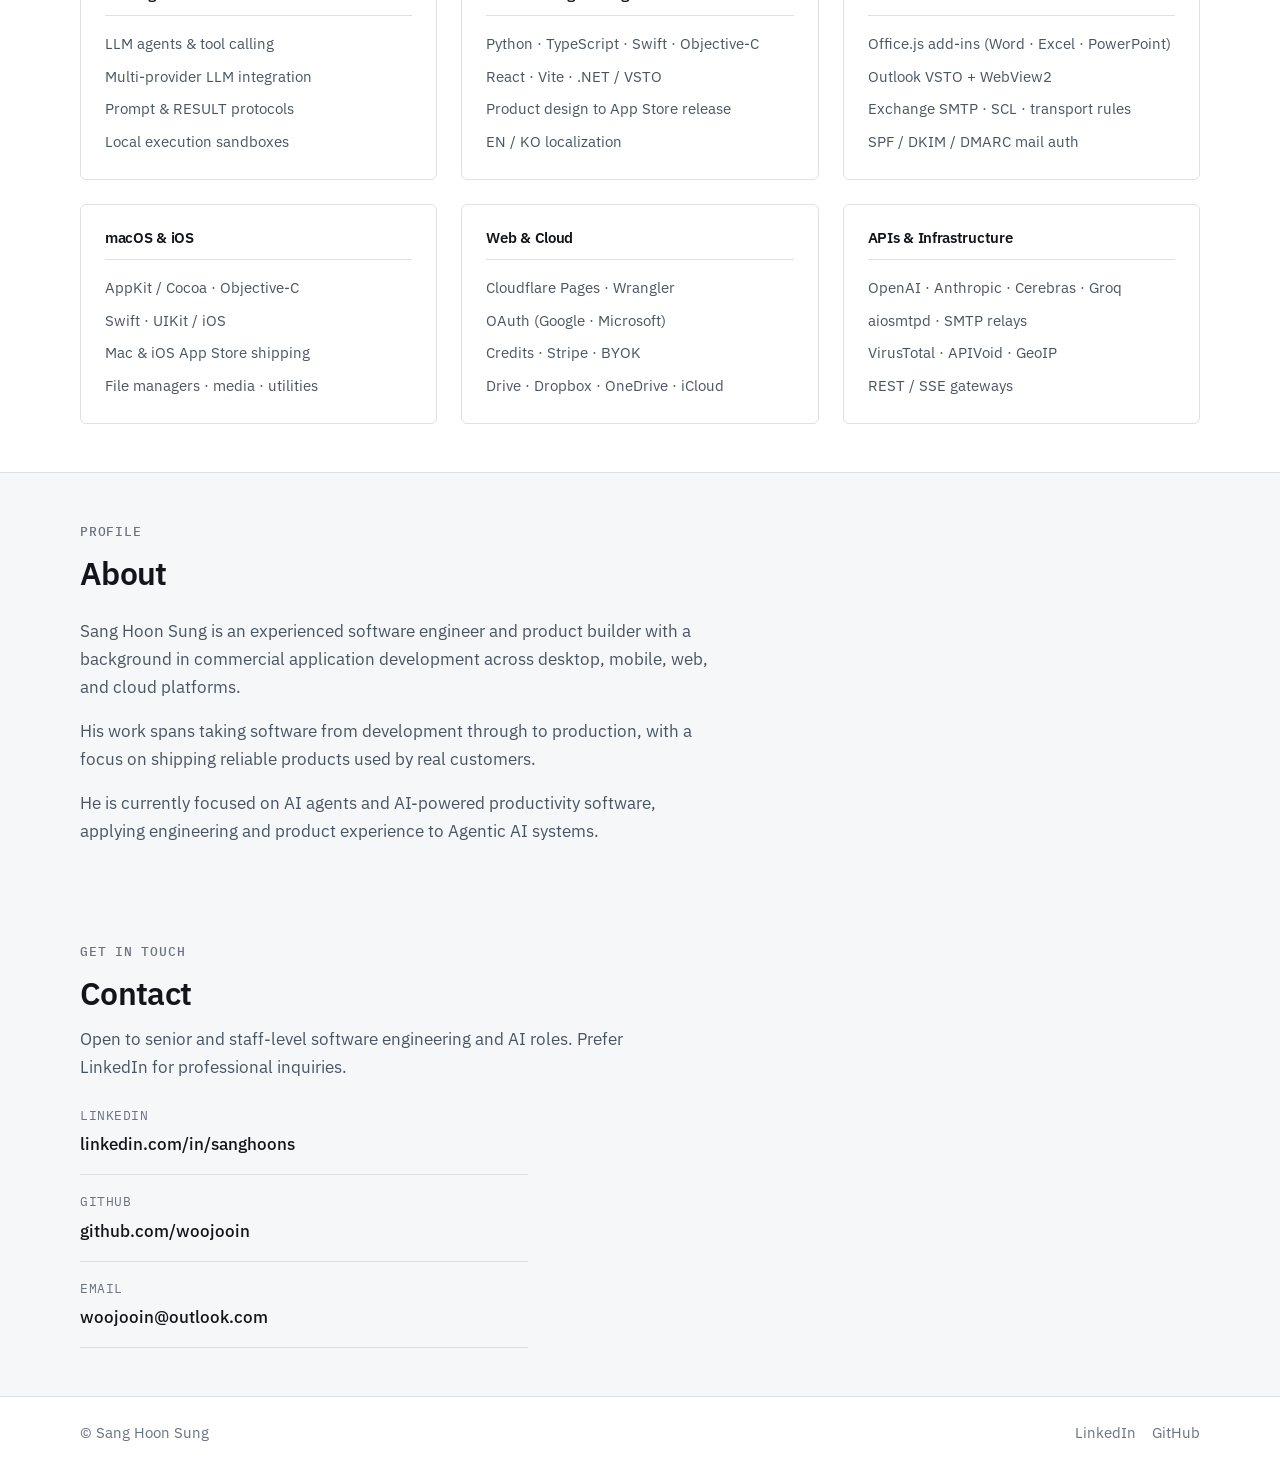
==== commit 24c017a6: "Wed-16-09 22:31" ====
--- a/index.html
+++ b/index.html
@@ -153,6 +153,22 @@
             </article>
 
             <article class="project-card">
+              <a class="project-card__media" href="projects/ai-work-agent.html">
+                <img src="images/ai-work-agent/screenshot-1.png" alt="AI Work Agent completing a local file task in the terminal" width="800" height="500" loading="lazy">
+              </a>
+              <div class="project-card__body">
+                <h4 class="project-card__name">AI Work Agent</h4>
+                <p class="project-card__desc" data-i18n="aiwork.cardDesc">
+                  Local agent that does the work you ask for — plans the job, runs it on your machine, and delivers the result. Not just chat.
+                </p>
+                <p class="project-card__meta" data-i18n="aiwork.cardTech">Python · Multi-LLM · Local execution</p>
+                <div class="project-card__footer">
+                  <a class="btn btn--secondary btn--small" href="projects/ai-work-agent.html" data-i18n="projects.view">View Project</a>
+                </div>
+              </div>
+            </article>
+
+            <article class="project-card">
               <a class="project-card__media" href="projects/ai-mail-gateway.html">
                 <img src="images/ai-mail-gateway/screenshot-1.png" alt="AI Mail Gateway dashboard with live filter results and SCL" width="800" height="500" loading="lazy">
               </a>
@@ -164,22 +180,6 @@
                 <p class="project-card__meta" data-i18n="aimail.cardTech">Python · aiosmtpd · Exchange · LLM</p>
                 <div class="project-card__footer">
                   <a class="btn btn--secondary btn--small" href="projects/ai-mail-gateway.html" data-i18n="projects.view">View Project</a>
-                </div>
-              </div>
-            </article>
-
-            <article class="project-card">
-              <a class="project-card__media" href="projects/ai-work-agent.html">
-                <img src="images/ai-work-agent/screenshot-1.png" alt="AI Work Agent completing a local file task in the terminal" width="800" height="500" loading="lazy">
-              </a>
-              <div class="project-card__body">
-                <h4 class="project-card__name">AI Work Agent</h4>
-                <p class="project-card__desc" data-i18n="aiwork.cardDesc">
-                  Local agent that does the work you ask for — plans the job, runs it on your machine, and delivers the result. Not just chat.
-                </p>
-                <p class="project-card__meta" data-i18n="aiwork.cardTech">Python · Multi-LLM · Local execution</p>
-                <div class="project-card__footer">
-                  <a class="btn btn--secondary btn--small" href="projects/ai-work-agent.html" data-i18n="projects.view">View Project</a>
                 </div>
               </div>
             </article>
--- a/css/style.css
+++ b/css/style.css
@@ -1218,6 +1218,228 @@
   display: block;
 }
 
+.product-hero__shot--video,
+.product-feature__media--video {
+  position: relative;
+  display: block;
+  width: 100%;
+  padding: 0;
+  border: 1px solid var(--color-border);
+  border-radius: var(--radius-md);
+  overflow: hidden;
+  background: #1a1a1a;
+  cursor: pointer;
+  text-align: left;
+  color: inherit;
+  font: inherit;
+  box-shadow: 0 16px 40px rgba(18, 21, 26, 0.12);
+  transition: transform var(--transition), box-shadow var(--transition);
+}
+
+.product-hero__shot--video:hover,
+.product-feature__media--video:hover,
+.product-hero__shot--video:focus-visible,
+.product-feature__media--video:focus-visible {
+  transform: translateY(-2px);
+  box-shadow: 0 18px 44px rgba(18, 21, 26, 0.16);
+  outline: none;
+}
+
+.product-hero__shot--video:focus-visible,
+.product-feature__media--video:focus-visible {
+  box-shadow:
+    0 18px 44px rgba(18, 21, 26, 0.16),
+    0 0 0 3px var(--color-accent-soft),
+    0 0 0 5px var(--color-accent);
+}
+
+.product-hero__shot--video img,
+.product-feature__media--video img {
+  width: 100%;
+  height: auto;
+  display: block;
+}
+
+.media-play {
+  position: absolute;
+  inset: 0;
+  display: grid;
+  place-items: center;
+  background: rgba(14, 17, 22, 0.4);
+  opacity: 0;
+  transition: opacity var(--transition);
+  pointer-events: none;
+}
+
+.product-hero__shot--video:hover .media-play,
+.product-feature__media--video:hover .media-play,
+.product-hero__shot--video:focus-visible .media-play,
+.product-feature__media--video:focus-visible .media-play {
+  opacity: 1;
+}
+
+.media-play__icon {
+  width: 4.25rem;
+  height: 4.25rem;
+  border-radius: 999px;
+  background: rgba(255, 255, 255, 0.94);
+  box-shadow: 0 8px 24px rgba(0, 0, 0, 0.28);
+  position: relative;
+  transform: scale(0.92);
+  transition: transform var(--transition);
+}
+
+.product-hero__shot--video:hover .media-play__icon,
+.product-feature__media--video:hover .media-play__icon,
+.product-hero__shot--video:focus-visible .media-play__icon,
+.product-feature__media--video:focus-visible .media-play__icon {
+  transform: scale(1);
+}
+
+.media-play__icon::before {
+  content: "";
+  position: absolute;
+  top: 50%;
+  left: 54%;
+  transform: translate(-50%, -50%);
+  width: 0;
+  height: 0;
+  border-style: solid;
+  border-width: 0.7rem 0 0.7rem 1.15rem;
+  border-color: transparent transparent transparent var(--color-accent);
+}
+
+.media-play--sm .media-play__icon {
+  width: 3.25rem;
+  height: 3.25rem;
+}
+
+.media-play--sm .media-play__icon::before {
+  border-width: 0.55rem 0 0.55rem 0.9rem;
+}
+
+@media (hover: none) {
+  .media-play {
+    opacity: 1;
+    background: rgba(14, 17, 22, 0.22);
+  }
+
+  .media-play__icon {
+    transform: scale(1);
+  }
+}
+
+.video-modal {
+  position: fixed;
+  inset: 0;
+  margin: auto;
+  padding: 0;
+  border: none;
+  background: transparent;
+  width: fit-content;
+  max-width: calc(100vw - 1.5rem);
+  height: fit-content;
+  max-height: calc(100dvh - 1.5rem);
+}
+
+.video-modal::backdrop {
+  background: rgba(14, 17, 22, 0.72);
+  backdrop-filter: blur(4px);
+}
+
+.video-modal__panel {
+  background: var(--color-surface);
+  border: 1px solid var(--color-border);
+  border-radius: var(--radius-md);
+  overflow: hidden;
+  box-shadow: 0 24px 64px rgba(0, 0, 0, 0.35);
+  max-height: calc(100dvh - 1.5rem);
+  width: fit-content;
+  max-width: 100%;
+  display: flex;
+  flex-direction: column;
+}
+
+.video-modal__toolbar {
+  display: flex;
+  align-items: center;
+  gap: var(--space-2);
+  padding: 0.4rem 0.5rem 0.4rem 0.65rem;
+  border-bottom: 1px solid var(--color-border);
+  background: var(--color-bg);
+}
+
+.video-modal__close {
+  flex-shrink: 0;
+  width: 1.85rem;
+  height: 1.85rem;
+  border: 1px solid var(--color-border);
+  border-radius: var(--radius);
+  background: var(--color-control-bg);
+  color: var(--color-text);
+  font-size: 1.25rem;
+  line-height: 1;
+  cursor: pointer;
+}
+
+.video-modal__close:hover,
+.video-modal__close:focus-visible {
+  background: var(--color-control-active);
+  outline: none;
+}
+
+.video-modal__tabs {
+  display: flex;
+  flex: 1;
+  flex-wrap: wrap;
+  gap: 0.35rem;
+  min-width: 0;
+}
+
+.video-modal__tab {
+  border: 1px solid var(--color-border);
+  border-radius: var(--radius);
+  background: var(--color-surface);
+  color: var(--color-text-secondary);
+  font-family: var(--font-sans);
+  font-size: var(--text-xs);
+  font-weight: 500;
+  padding: 0.28rem 0.6rem;
+  cursor: pointer;
+}
+
+.video-modal__tab.is-active,
+.video-modal__tab[aria-selected="true"] {
+  background: var(--color-accent-soft);
+  color: var(--color-accent);
+  border-color: var(--color-border-strong);
+}
+
+.video-modal__tab:hover,
+.video-modal__tab:focus-visible {
+  color: var(--color-text);
+  outline: none;
+}
+
+.video-modal__player {
+  background: #0e1116;
+  line-height: 0;
+}
+
+.video-modal__player video {
+  display: block;
+  width: auto;
+  height: auto;
+  max-width: calc(100vw - 1.5rem);
+  max-height: calc(100dvh - 1.5rem - 2.75rem);
+  vertical-align: top;
+  background: #0e1116;
+}
+
+html.is-video-modal-open {
+  overflow: hidden;
+}
+
 .product-hero__grid--phone {
   grid-template-columns: minmax(0, 1.1fr) minmax(0, 0.7fr);
   align-items: center;
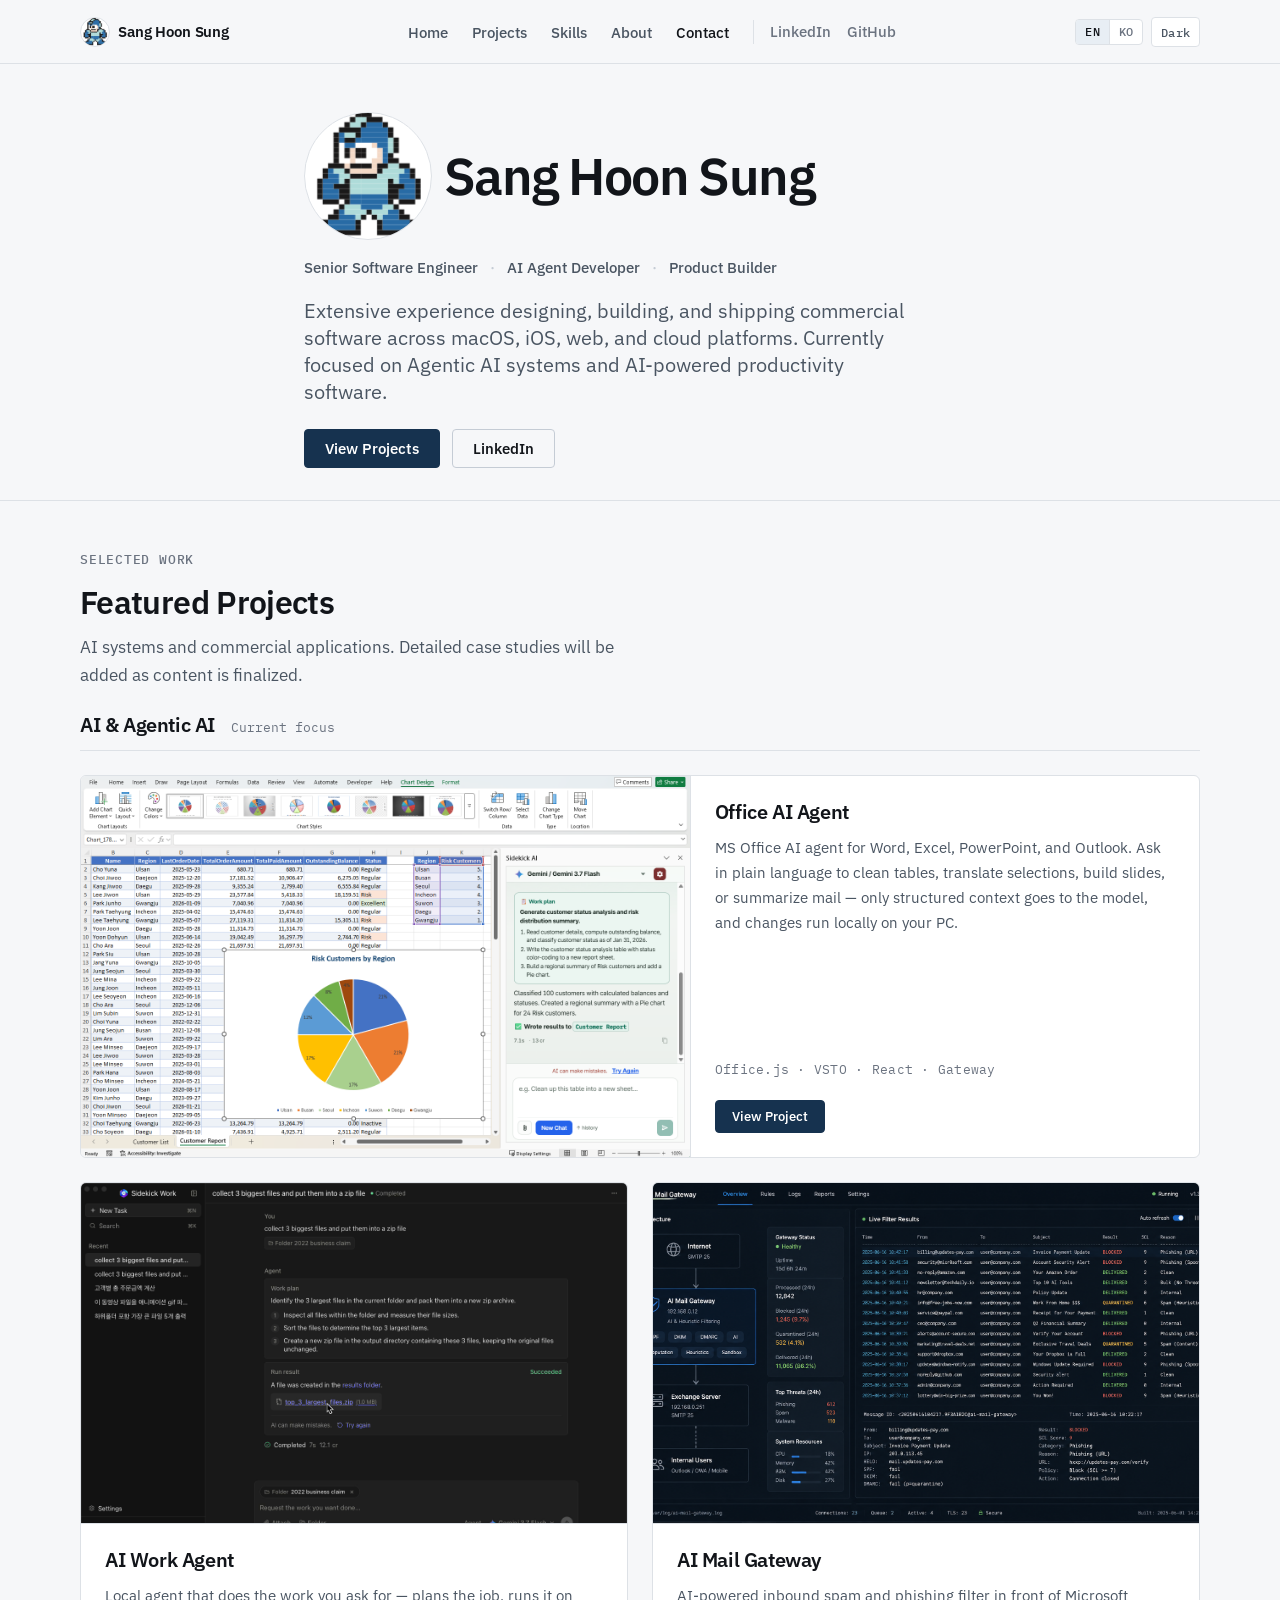
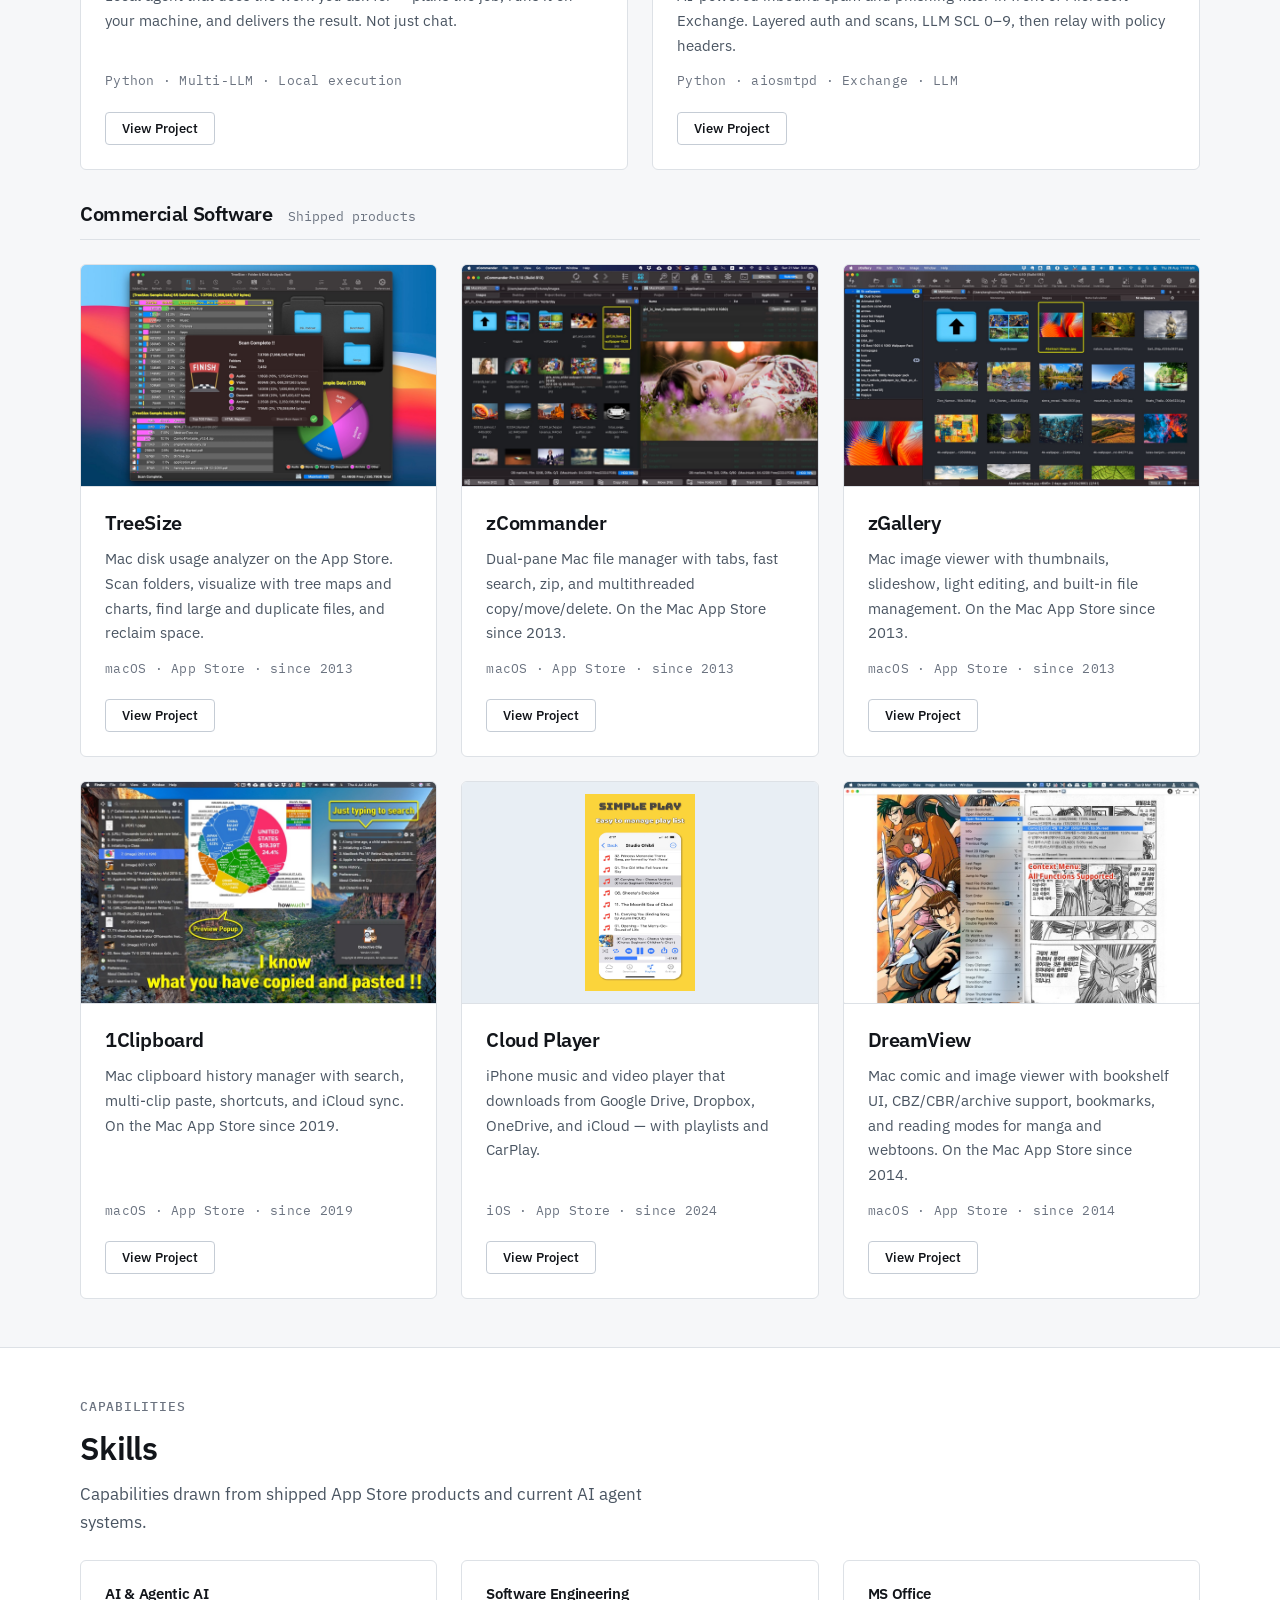
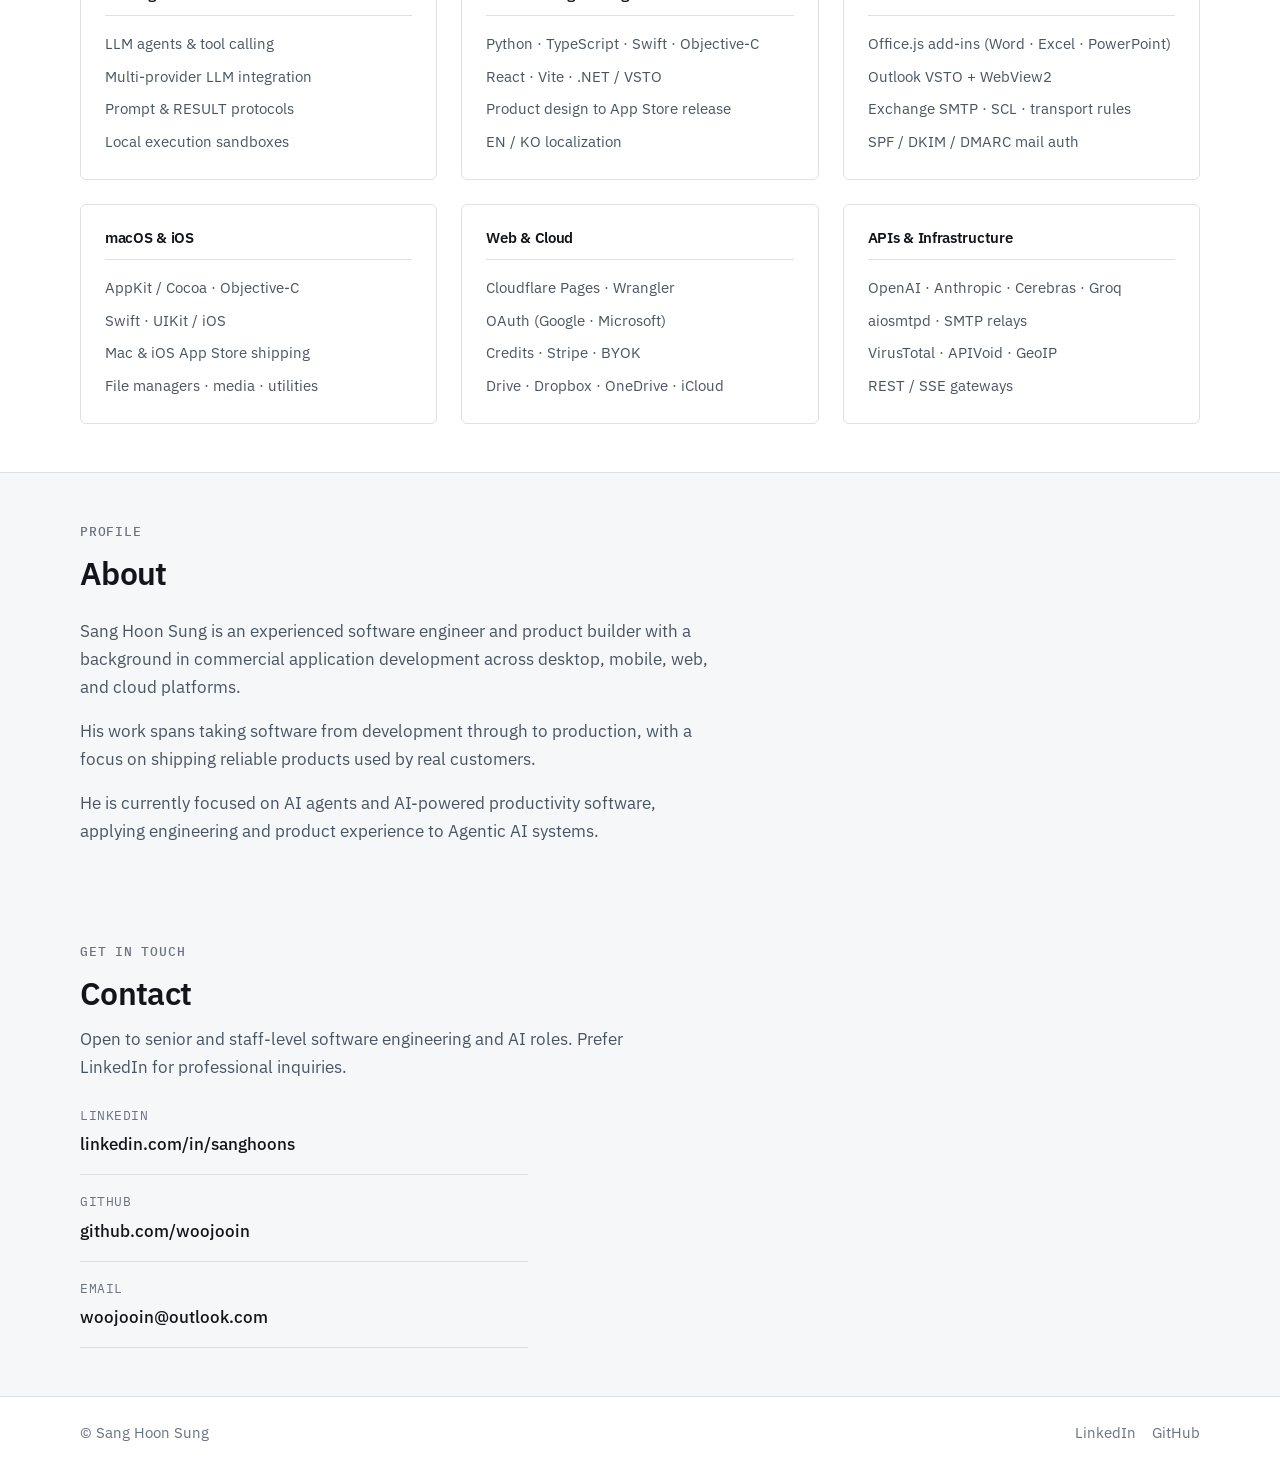
==== commit 97f7826b: "Sat-19-09 1:22" ====
--- a/index.html
+++ b/index.html
@@ -143,7 +143,7 @@
               <div class="project-card__body">
                 <h4 class="project-card__name">Office AI Agent</h4>
                 <p class="project-card__desc" data-i18n="officeai.cardDesc">
-                  Microsoft 365 AI agent for Word, Excel, PowerPoint, and Outlook. Ask in plain language to clean tables, translate selections, build slides, or summarize mail — only structured context goes to the model, and changes run locally on your PC.
+                  MS Office AI agent for Word, Excel, PowerPoint, and Outlook. Ask in plain language to clean tables, translate selections, build slides, or summarize mail — only structured context goes to the model, and changes run locally on your PC.
                 </p>
                 <p class="project-card__meta" data-i18n="officeai.cardTech">Office.js · VSTO · React · Gateway</p>
                 <div class="project-card__footer">
@@ -325,7 +325,7 @@
             </ul>
           </div>
           <div class="skill-group">
-            <h3 class="skill-group__title" data-i18n="skills.m365">Microsoft 365</h3>
+            <h3 class="skill-group__title" data-i18n="skills.m365">MS Office</h3>
             <ul class="skill-group__list">
               <li class="skill-group__item" data-i18n="skills.m3651">Office.js add-ins (Word · Excel · PowerPoint)</li>
               <li class="skill-group__item" data-i18n="skills.m3652">Outlook VSTO + WebView2</li>
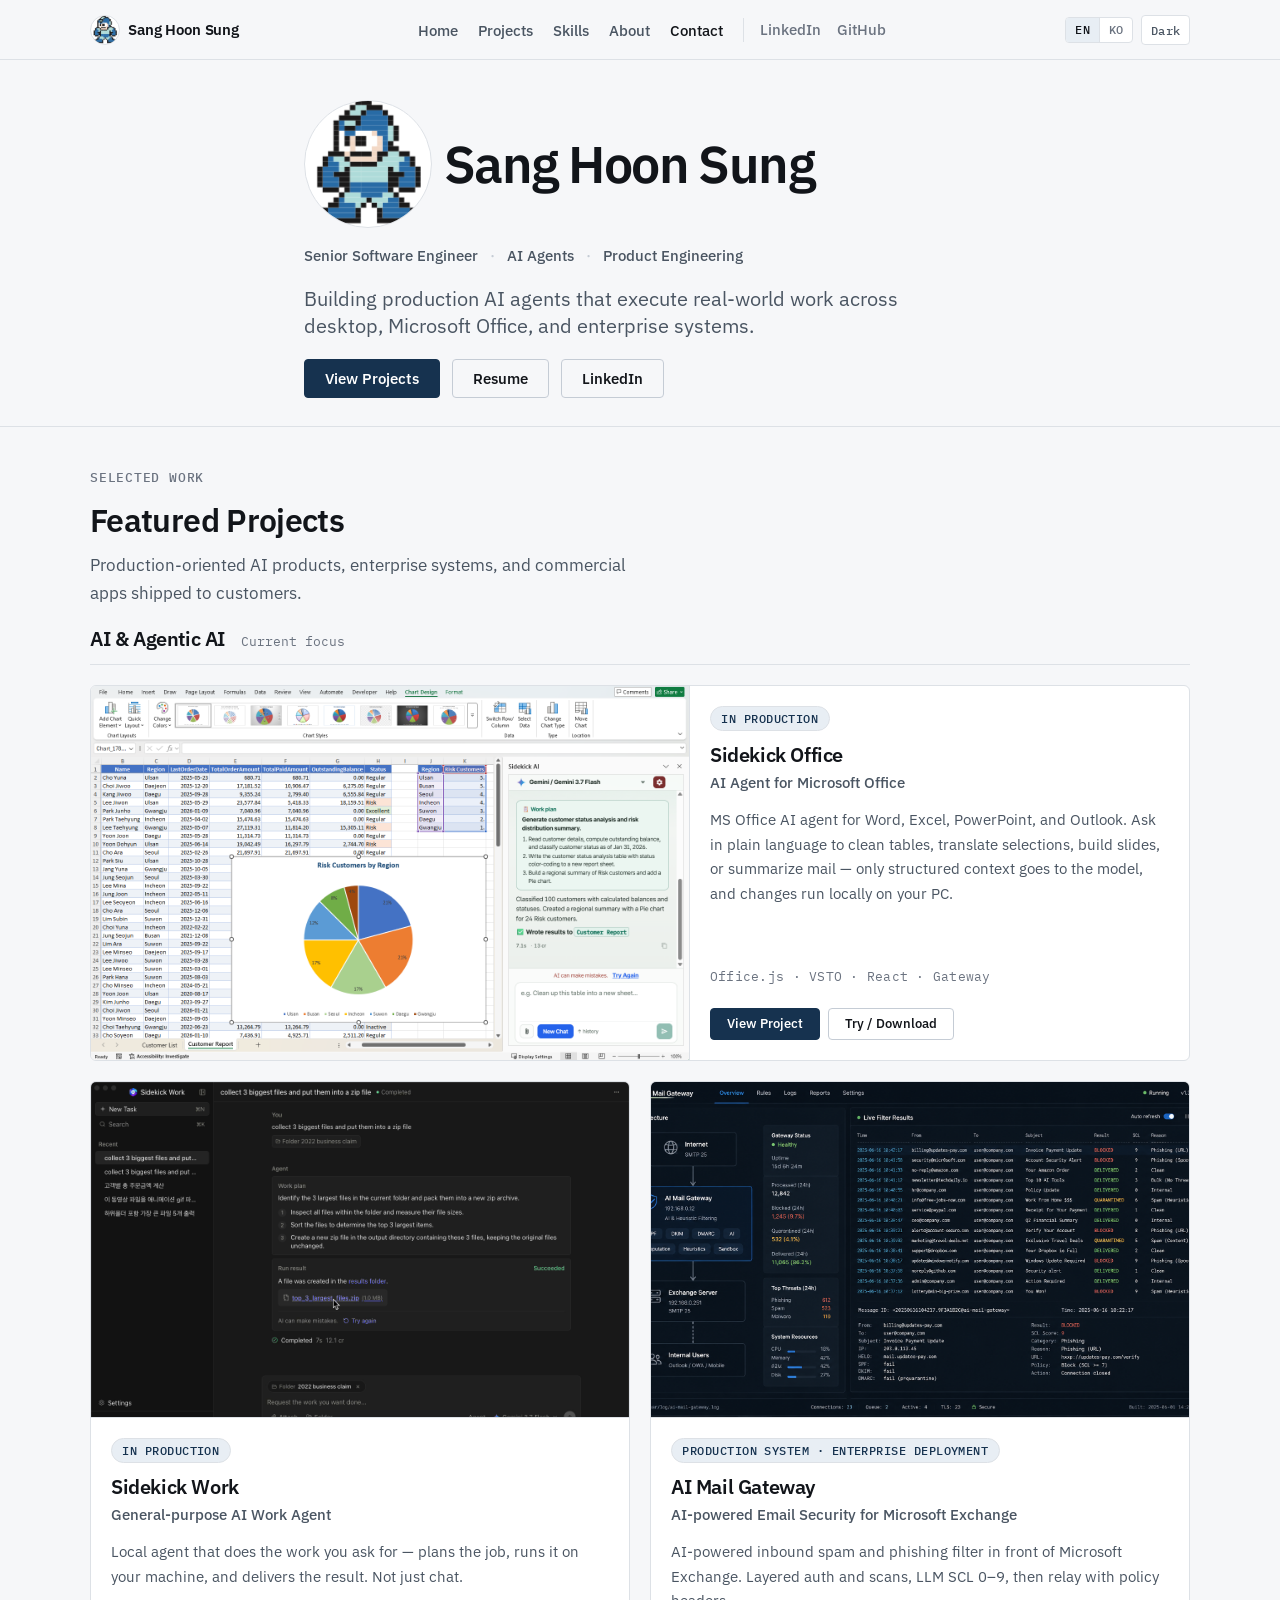
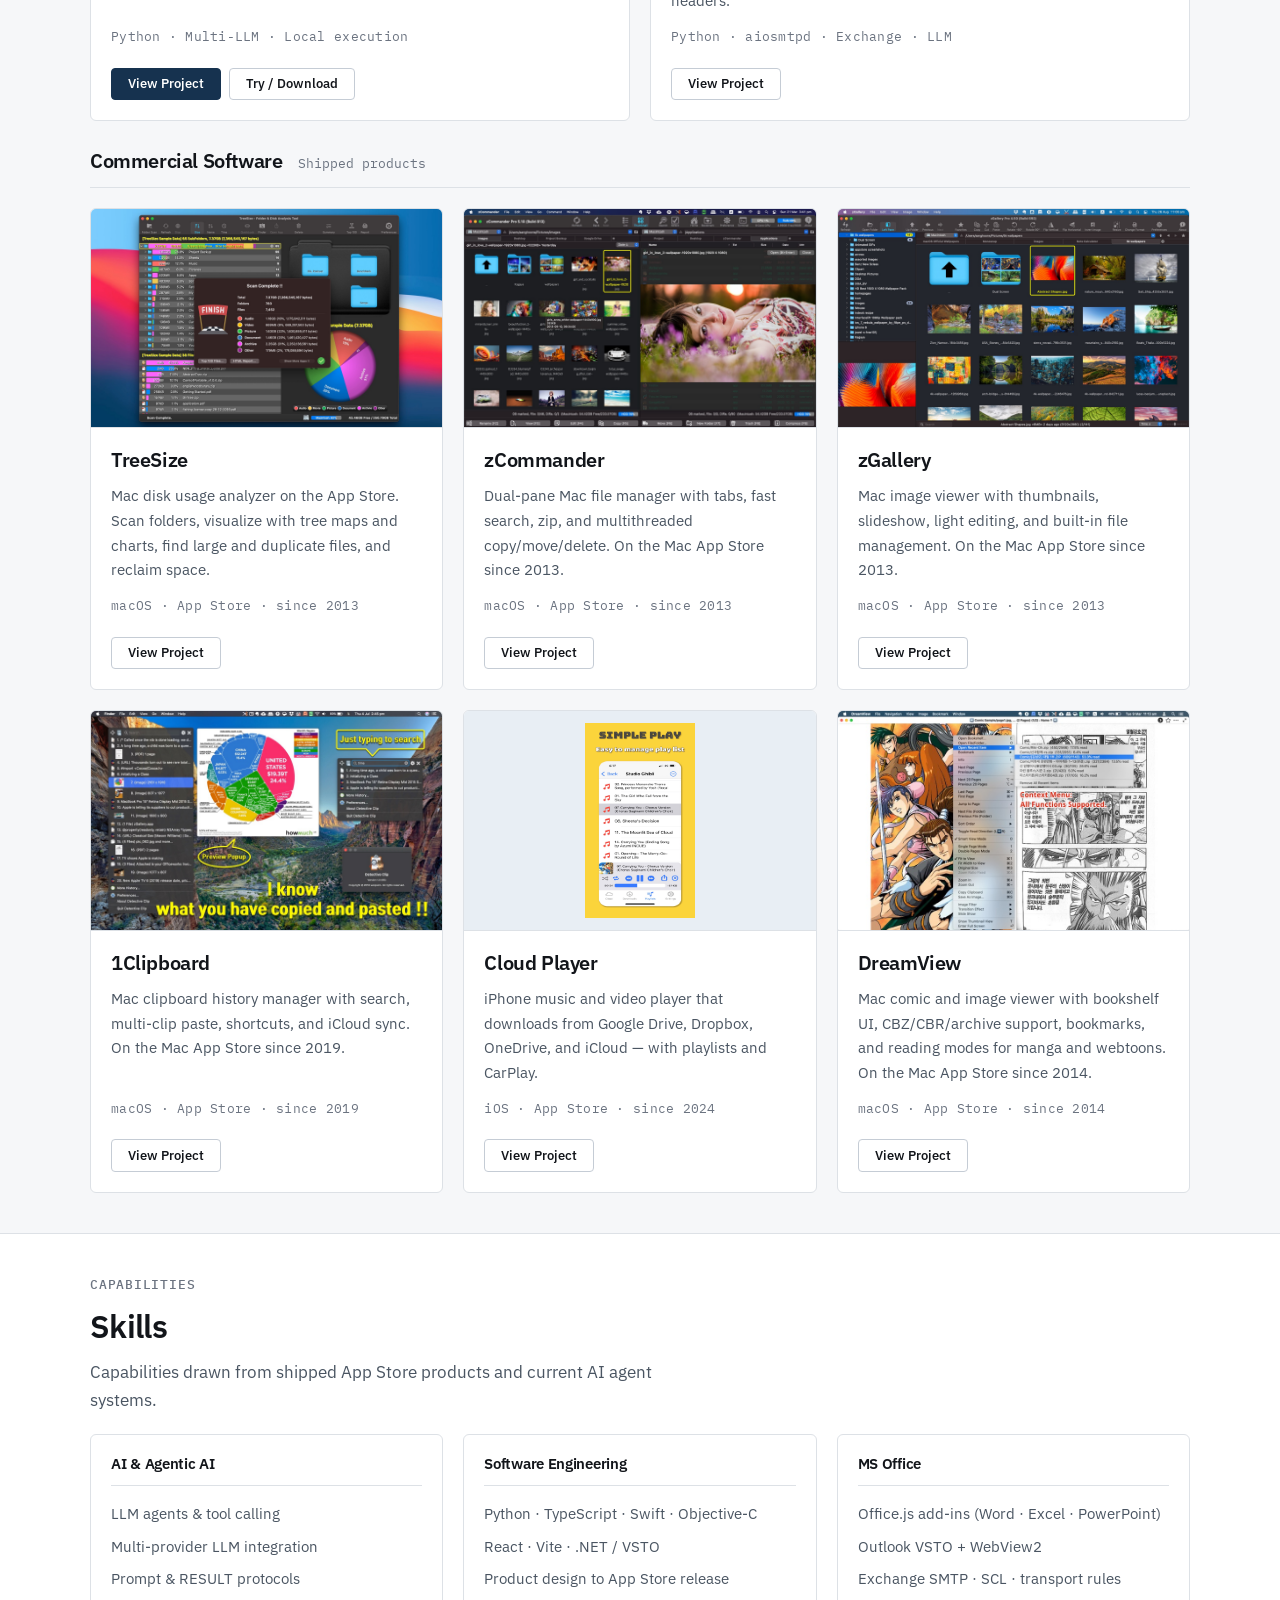
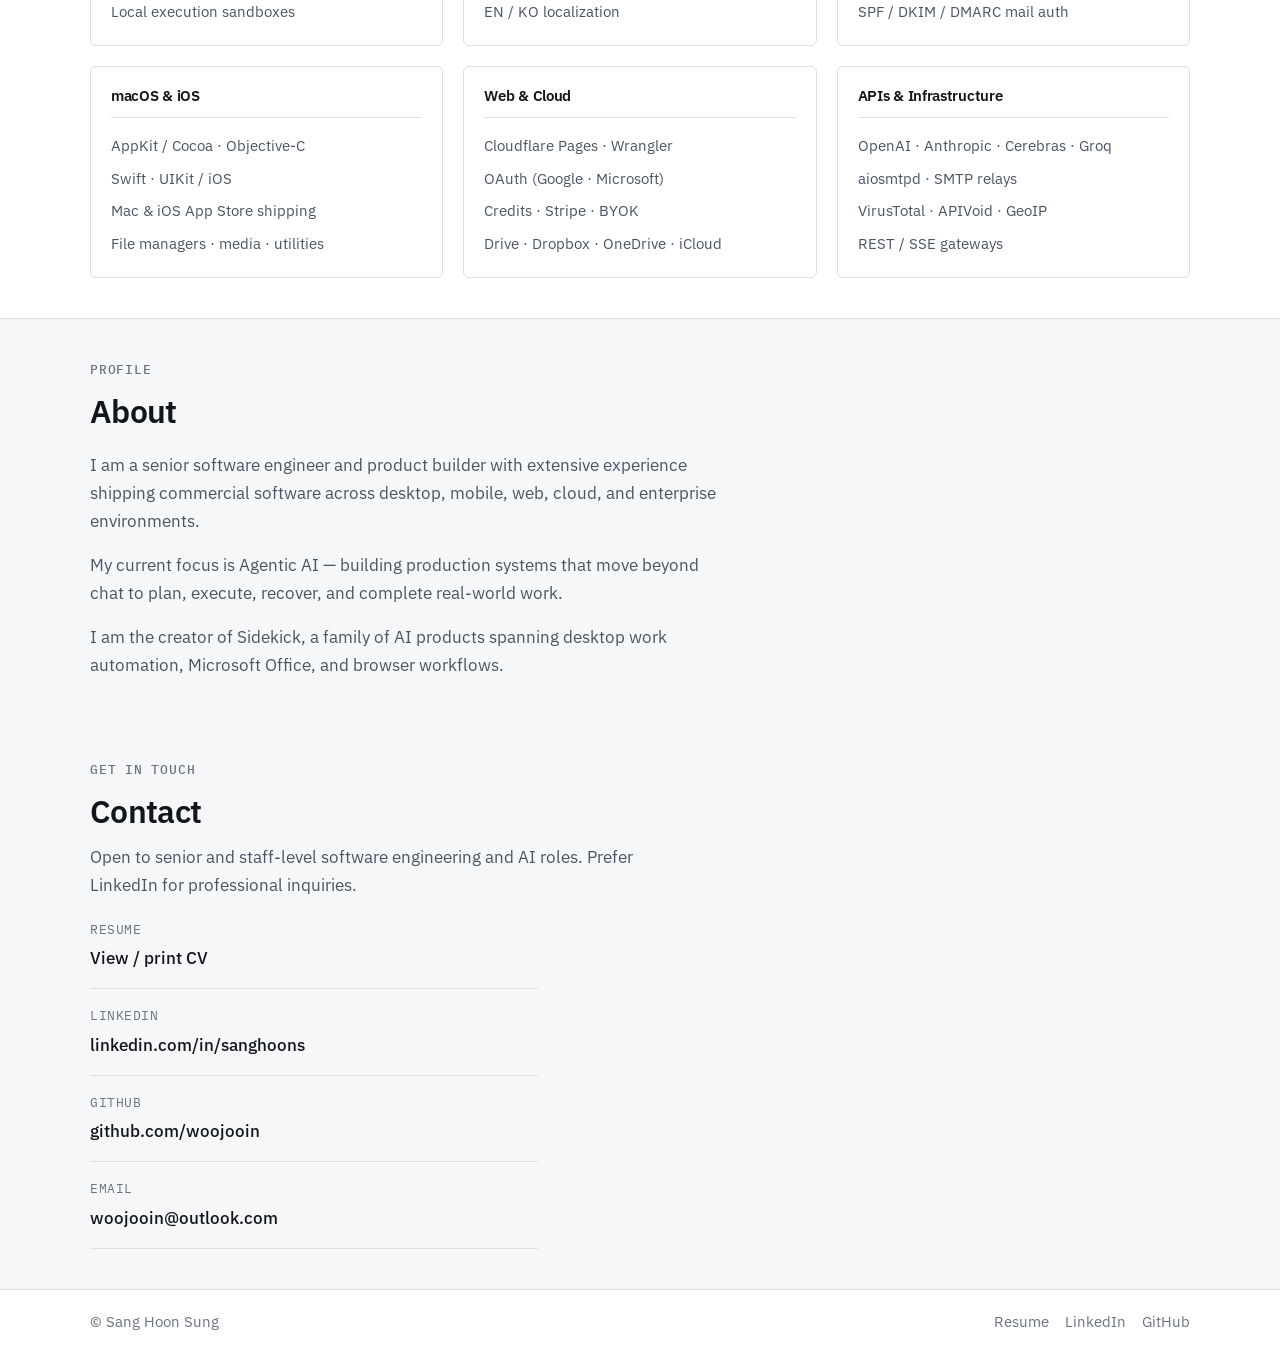
==== commit 2ce22be1: "2026-09-19 15:30:22 - JK1" ====
--- a/index.html
+++ b/index.html
@@ -3,8 +3,8 @@
 <head>
   <meta charset="UTF-8">
   <meta name="viewport" content="width=device-width, initial-scale=1.0">
-  <meta name="description" content="Sang Hoon Sung — Senior Software Engineer, AI Agent Developer, and Product Builder. Portfolio of AI systems and commercial software.">
-  <title>Sang Hoon Sung — Senior Software Engineer &amp; AI Agent Developer</title>
+  <meta name="description" content="Sang Hoon Sung — Senior Software Engineer, Agentic AI, and Product Engineering. Portfolio of production AI agents and commercial software.">
+  <title>Sang Hoon Sung — Senior Software Engineer &amp; Agentic AI</title>
   <script>
     (function () {
       try {
@@ -106,14 +106,15 @@
         </h1>
         <p class="hero__roles">
           <span class="hero__role" data-i18n="hero.role1">Senior Software Engineer</span>
-          <span class="hero__role" data-i18n="hero.role2">AI Agent Developer</span>
-          <span class="hero__role" data-i18n="hero.role3">Product Builder</span>
+          <span class="hero__role" data-i18n="hero.role2">AI Agents</span>
+          <span class="hero__role" data-i18n="hero.role3">Product Engineering</span>
         </p>
         <p class="hero__intro" data-i18n="hero.intro">
-          Extensive experience designing, building, and shipping commercial software across macOS, iOS, web, and cloud platforms. Currently focused on Agentic AI systems and AI-powered productivity software.
+          Building production AI agents that execute real-world work across desktop, Microsoft Office, and enterprise systems.
         </p>
         <div class="hero__actions">
           <a class="btn btn--primary" href="#projects" data-i18n="hero.ctaProjects">View Projects</a>
+          <a class="btn btn--secondary" href="resume.html" data-i18n="hero.ctaResume">Resume</a>
           <a class="btn btn--secondary" href="https://www.linkedin.com/in/sanghoons/" target="_blank" rel="noopener noreferrer" data-i18n="hero.ctaLinkedIn">LinkedIn</a>
         </div>
       </div>
@@ -125,7 +126,7 @@
           <span class="section__label" data-i18n="projects.label">Selected Work</span>
           <h2 class="section__title" id="projects-title" data-i18n="projects.title">Featured Projects</h2>
           <p class="section__intro" data-i18n="projects.intro">
-            AI systems and commercial applications. Detailed case studies will be added as content is finalized.
+            Production-oriented AI products, enterprise systems, and commercial apps shipped to customers.
           </p>
         </header>
 
@@ -138,32 +139,38 @@
           <div class="project-grid">
             <article class="project-card project-card--featured">
               <a class="project-card__media" href="projects/office-ai-agent.html">
-                <img src="images/office-ai-agent/screenshot-1.png" alt="Office AI Agent in Excel creating a customer report" width="800" height="500" loading="lazy">
-              </a>
-              <div class="project-card__body">
-                <h4 class="project-card__name">Office AI Agent</h4>
+                <img src="images/office-ai-agent/screenshot-1.png" alt="Sidekick Office in Excel creating a customer report" width="800" height="500" loading="lazy">
+              </a>
+              <div class="project-card__body">
+                <p class="project-card__badge" data-i18n="officeai.badge">In production</p>
+                <h4 class="project-card__name">Sidekick Office</h4>
+                <p class="project-card__subtitle" data-i18n="officeai.cardSubtitle">AI Agent for Microsoft Office</p>
                 <p class="project-card__desc" data-i18n="officeai.cardDesc">
                   MS Office AI agent for Word, Excel, PowerPoint, and Outlook. Ask in plain language to clean tables, translate selections, build slides, or summarize mail — only structured context goes to the model, and changes run locally on your PC.
                 </p>
                 <p class="project-card__meta" data-i18n="officeai.cardTech">Office.js · VSTO · React · Gateway</p>
                 <div class="project-card__footer">
                   <a class="btn btn--primary btn--small" href="projects/office-ai-agent.html" data-i18n="projects.view">View Project</a>
+                  <a class="btn btn--secondary btn--small" href="https://sidekickai.one/office/" target="_blank" rel="noopener noreferrer" data-i18n="project.tryDownload">Try / Download</a>
                 </div>
               </div>
             </article>
 
             <article class="project-card">
               <a class="project-card__media" href="projects/ai-work-agent.html">
-                <img src="images/ai-work-agent/screenshot-1.png" alt="AI Work Agent completing a local file task in the terminal" width="800" height="500" loading="lazy">
-              </a>
-              <div class="project-card__body">
-                <h4 class="project-card__name">AI Work Agent</h4>
+                <img src="images/ai-work-agent/screenshot-1.png" alt="Sidekick Work completing a local file task in the terminal" width="800" height="500" loading="lazy">
+              </a>
+              <div class="project-card__body">
+                <p class="project-card__badge" data-i18n="aiwork.badge">In production</p>
+                <h4 class="project-card__name">Sidekick Work</h4>
+                <p class="project-card__subtitle" data-i18n="aiwork.cardSubtitle">General-purpose AI Work Agent</p>
                 <p class="project-card__desc" data-i18n="aiwork.cardDesc">
                   Local agent that does the work you ask for — plans the job, runs it on your machine, and delivers the result. Not just chat.
                 </p>
                 <p class="project-card__meta" data-i18n="aiwork.cardTech">Python · Multi-LLM · Local execution</p>
                 <div class="project-card__footer">
-                  <a class="btn btn--secondary btn--small" href="projects/ai-work-agent.html" data-i18n="projects.view">View Project</a>
+                  <a class="btn btn--primary btn--small" href="projects/ai-work-agent.html" data-i18n="projects.view">View Project</a>
+                  <a class="btn btn--secondary btn--small" href="https://sidekickai.one/work/" target="_blank" rel="noopener noreferrer" data-i18n="project.tryDownload">Try / Download</a>
                 </div>
               </div>
             </article>
@@ -173,7 +180,9 @@
                 <img src="images/ai-mail-gateway/screenshot-1.png" alt="AI Mail Gateway dashboard with live filter results and SCL" width="800" height="500" loading="lazy">
               </a>
               <div class="project-card__body">
+                <p class="project-card__badge" data-i18n="aimail.badge">Production system · Enterprise deployment</p>
                 <h4 class="project-card__name">AI Mail Gateway</h4>
+                <p class="project-card__subtitle" data-i18n="aimail.cardSubtitle">AI-powered Email Security for Microsoft Exchange</p>
                 <p class="project-card__desc" data-i18n="aimail.cardDesc">
                   AI-powered inbound spam and phishing filter in front of Microsoft Exchange. Layered auth and scans, LLM SCL 0–9, then relay with policy headers.
                 </p>
@@ -291,8 +300,6 @@
           </div>
         </div>
       </div>
-    </section>
-
     </section>
 
     <section class="section section--alt" id="skills" aria-labelledby="skills-title">
@@ -373,13 +380,13 @@
 
         <div class="about__content">
           <p data-i18n="about.p1">
-            Sang Hoon Sung is an experienced software engineer and product builder with a background in commercial application development across desktop, mobile, web, and cloud platforms.
+            I am a senior software engineer and product builder with extensive experience shipping commercial software across desktop, mobile, web, cloud, and enterprise environments.
           </p>
           <p data-i18n="about.p2">
-            His work spans taking software from development through to production, with a focus on shipping reliable products used by real customers.
+            My current focus is Agentic AI — building production systems that move beyond chat to plan, execute, recover, and complete real-world work.
           </p>
           <p data-i18n="about.p3">
-            He is currently focused on AI agents and AI-powered productivity software, applying engineering and product experience to Agentic AI systems.
+            I am the creator of Sidekick, a family of AI products spanning desktop work automation, Microsoft Office, and browser workflows.
           </p>
         </div>
       </div>
@@ -396,6 +403,10 @@
         </header>
 
         <ul class="contact__list">
+          <li class="contact__item">
+            <span class="contact__label" data-i18n="contact.resume">Resume</span>
+            <a class="contact__value" href="resume.html" data-i18n="contact.resumeLink">View / print CV</a>
+          </li>
           <li class="contact__item">
             <span class="contact__label">LinkedIn</span>
             <a class="contact__value" href="https://www.linkedin.com/in/sanghoons/" target="_blank" rel="noopener noreferrer">linkedin.com/in/sanghoons</a>
@@ -417,6 +428,7 @@
     <div class="container footer__inner">
       <p class="footer__copy">&copy; Sang Hoon Sung</p>
       <div class="footer__links">
+        <a href="resume.html" data-i18n="hero.ctaResume">Resume</a>
         <a href="https://www.linkedin.com/in/sanghoons/" target="_blank" rel="noopener noreferrer">LinkedIn</a>
         <a href="https://github.com/woojooin" target="_blank" rel="noopener noreferrer">GitHub</a>
       </div>
--- a/css/style.css
+++ b/css/style.css
@@ -42,15 +42,15 @@
   --space-2: 0.5rem;
   --space-3: 0.75rem;
   --space-4: 1rem;
-  --space-5: 1.5rem;
-  --space-6: 2rem;
-  --space-7: 3rem;
-  --space-8: 4rem;
-  --space-9: 6rem;
-  --space-10: 8rem;
-
-  --container: 1120px;
-  --nav-height: 4rem;
+  --space-5: 1.25rem;
+  --space-6: 1.75rem;
+  --space-7: 2.5rem;
+  --space-8: 3.25rem;
+  --space-9: 5rem;
+  --space-10: 6.5rem;
+
+  --container: 1100px;
+  --nav-height: 3.75rem;
   --radius: 4px;
   --radius-md: 6px;
 
@@ -478,6 +478,15 @@
   animation: fade-up 0.6s ease 0.24s forwards;
 }
 
+.btn__play {
+  width: 0;
+  height: 0;
+  border-top: 0.28em solid transparent;
+  border-bottom: 0.28em solid transparent;
+  border-left: 0.42em solid currentColor;
+  margin-right: 0.1em;
+}
+
 /* Buttons ----------------------------------------------------------------- */
 
 .btn {
@@ -652,6 +661,30 @@
   font-weight: 600;
 }
 
+.project-card__subtitle {
+  font-size: var(--text-sm);
+  font-weight: 500;
+  color: var(--color-text-secondary);
+  margin-top: calc(var(--space-2) * -1);
+}
+
+.project-card__badge,
+.product-hero__badge {
+  display: inline-flex;
+  align-self: flex-start;
+  font-family: var(--font-mono);
+  font-size: 0.72rem;
+  font-weight: 500;
+  letter-spacing: 0.04em;
+  text-transform: uppercase;
+  color: var(--color-accent);
+  background: var(--color-accent-soft);
+  border: 1px solid var(--color-border);
+  border-radius: 999px;
+  padding: 0.28rem 0.65rem;
+  line-height: 1.2;
+}
+
 .project-card__desc {
   font-size: var(--text-sm);
   flex: 1;
@@ -666,6 +699,9 @@
 
 .project-card__footer {
   margin-top: var(--space-2);
+  display: flex;
+  flex-wrap: wrap;
+  gap: var(--space-2);
 }
 
 /* Experience -------------------------------------------------------------- */
@@ -822,6 +858,135 @@
   color: var(--color-accent);
 }
 
+/* Resume ------------------------------------------------------------------ */
+
+.resume {
+  padding-block: var(--space-7);
+}
+
+.resume__toolbar {
+  display: flex;
+  justify-content: flex-end;
+  margin-bottom: var(--space-5);
+}
+
+.resume__header {
+  margin-bottom: var(--space-6);
+  padding-bottom: var(--space-5);
+  border-bottom: 1px solid var(--color-border);
+}
+
+.resume__name {
+  font-size: var(--text-3xl);
+  letter-spacing: -0.03em;
+  margin-bottom: var(--space-2);
+}
+
+.resume__roles {
+  font-size: var(--text-sm);
+  font-weight: 500;
+  color: var(--color-text-secondary);
+  margin-bottom: var(--space-4);
+}
+
+.resume__contacts {
+  display: flex;
+  flex-wrap: wrap;
+  gap: var(--space-2) var(--space-4);
+  list-style: none;
+  font-size: var(--text-sm);
+}
+
+.resume__section {
+  margin-bottom: var(--space-6);
+}
+
+.resume__section h2 {
+  font-size: var(--text-xs);
+  font-family: var(--font-mono);
+  letter-spacing: 0.06em;
+  text-transform: uppercase;
+  color: var(--color-text-muted);
+  margin-bottom: var(--space-4);
+}
+
+.resume__section p,
+.resume__item p {
+  font-size: var(--text-sm);
+  color: var(--color-text-secondary);
+}
+
+.resume__item {
+  margin-bottom: var(--space-4);
+}
+
+.resume__item:last-child {
+  margin-bottom: 0;
+}
+
+.resume__item h3 {
+  font-size: var(--text-base);
+  font-weight: 600;
+}
+
+.resume__item-meta {
+  font-size: var(--text-sm);
+  color: var(--color-text-secondary);
+  margin-bottom: var(--space-2);
+}
+
+.resume__list {
+  display: flex;
+  flex-direction: column;
+  gap: var(--space-2);
+  list-style: none;
+}
+
+.resume__list li {
+  font-size: var(--text-sm);
+  color: var(--color-text-secondary);
+}
+
+.resume__skills {
+  display: grid;
+  grid-template-columns: repeat(2, minmax(0, 1fr));
+  gap: var(--space-4) var(--space-6);
+}
+
+.resume__skills h3 {
+  font-size: var(--text-sm);
+  font-weight: 600;
+  margin-bottom: var(--space-2);
+}
+
+@media print {
+  .skip-link,
+  .site-header,
+  .site-footer,
+  .resume__toolbar {
+    display: none !important;
+  }
+
+  html,
+  body {
+    background: #fff;
+    color: #12151a;
+  }
+
+  .resume {
+    padding: 0;
+  }
+
+  .resume__name {
+    font-size: 1.75rem;
+  }
+
+  a {
+    color: inherit;
+    text-decoration: none;
+  }
+}
+
 /* Footer ------------------------------------------------------------------ */
 
 .site-footer {
@@ -1157,6 +1322,21 @@
   text-transform: uppercase;
   color: var(--color-text-muted);
   margin-bottom: var(--space-2);
+}
+
+.product-hero__badge {
+  margin-bottom: var(--space-3);
+}
+
+.product-hero__maturity {
+  font-size: var(--text-sm);
+  color: var(--color-text-secondary);
+  margin: 0 0 var(--space-5);
+}
+
+.product-hero__actions + .product-hero__maturity,
+.product-hero__tagline + .product-hero__maturity {
+  margin-top: calc(var(--space-5) * -1 + var(--space-3));
 }
 
 .product-hero__title {
@@ -1895,6 +2075,10 @@
     font-size: var(--text-base);
   }
 
+  .resume__skills {
+    grid-template-columns: 1fr;
+  }
+
   .project-hero__title,
   .product-hero__title {
     font-size: var(--text-2xl);
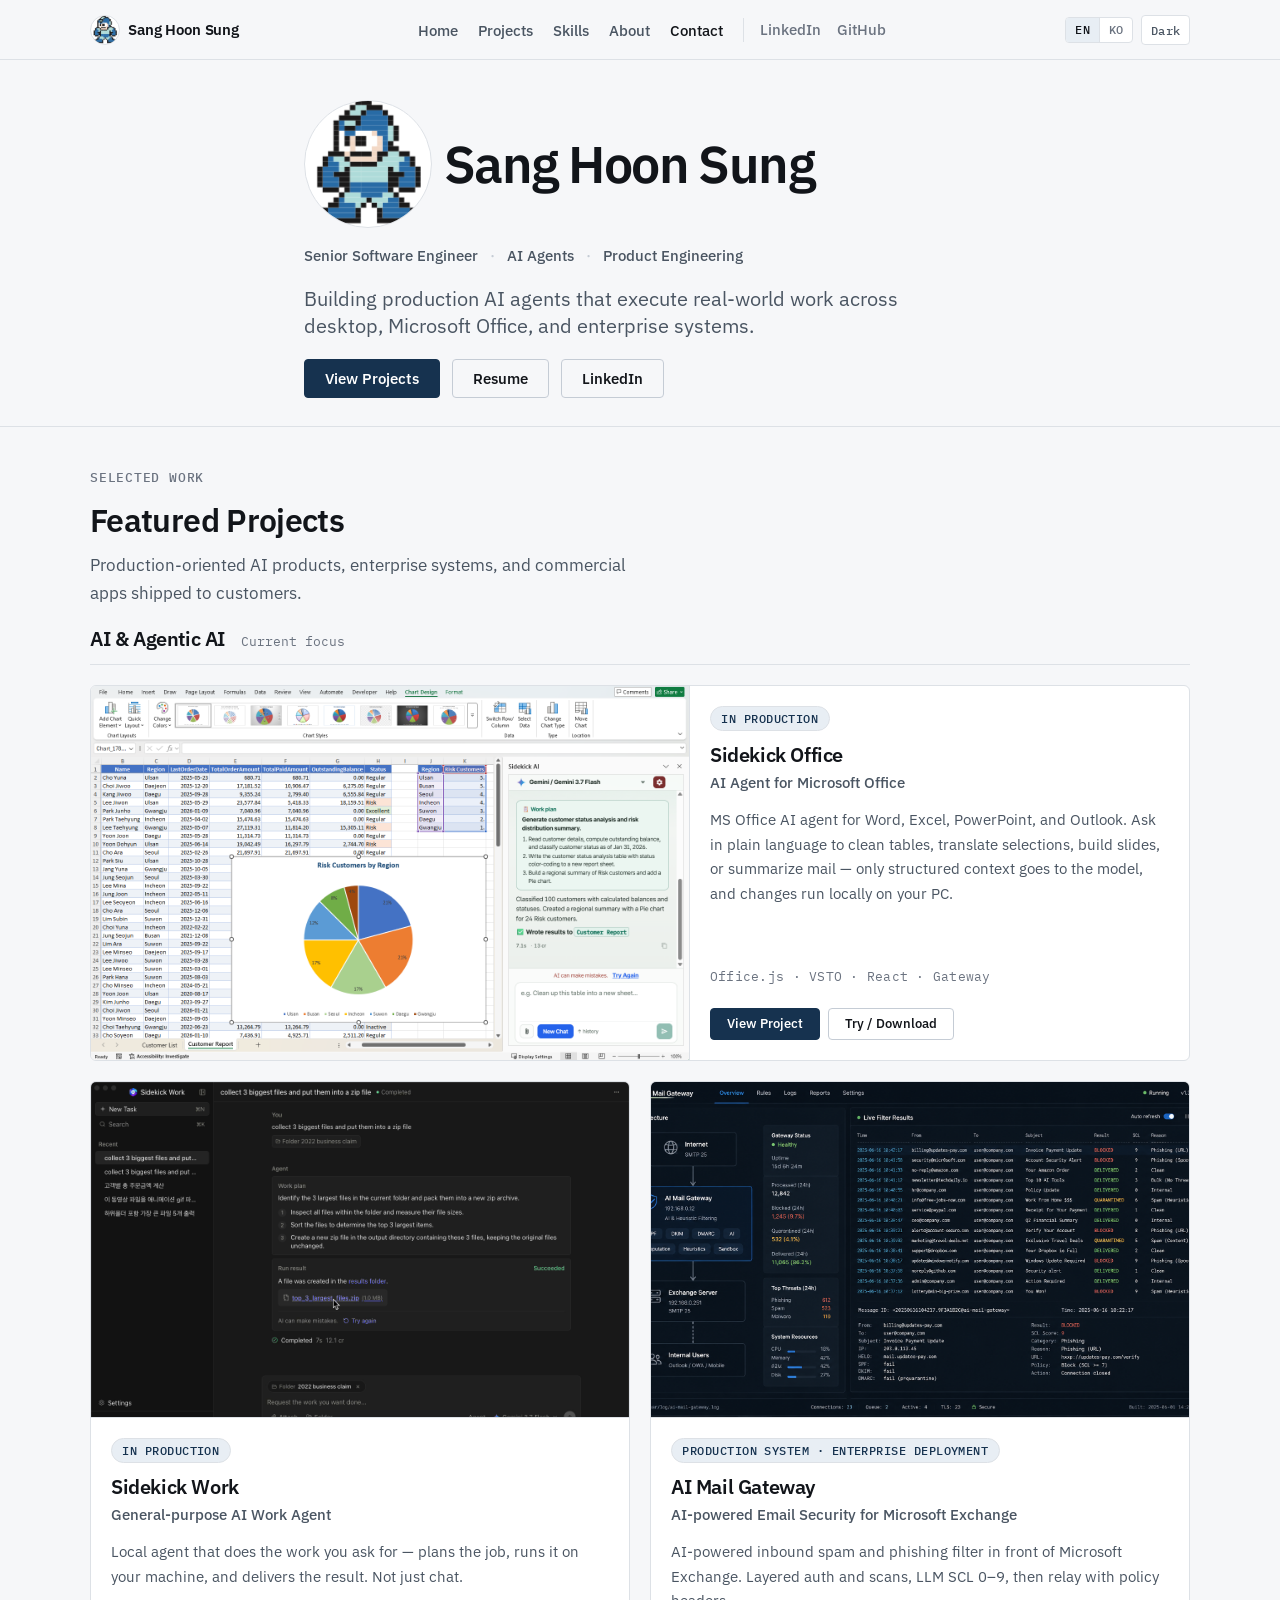
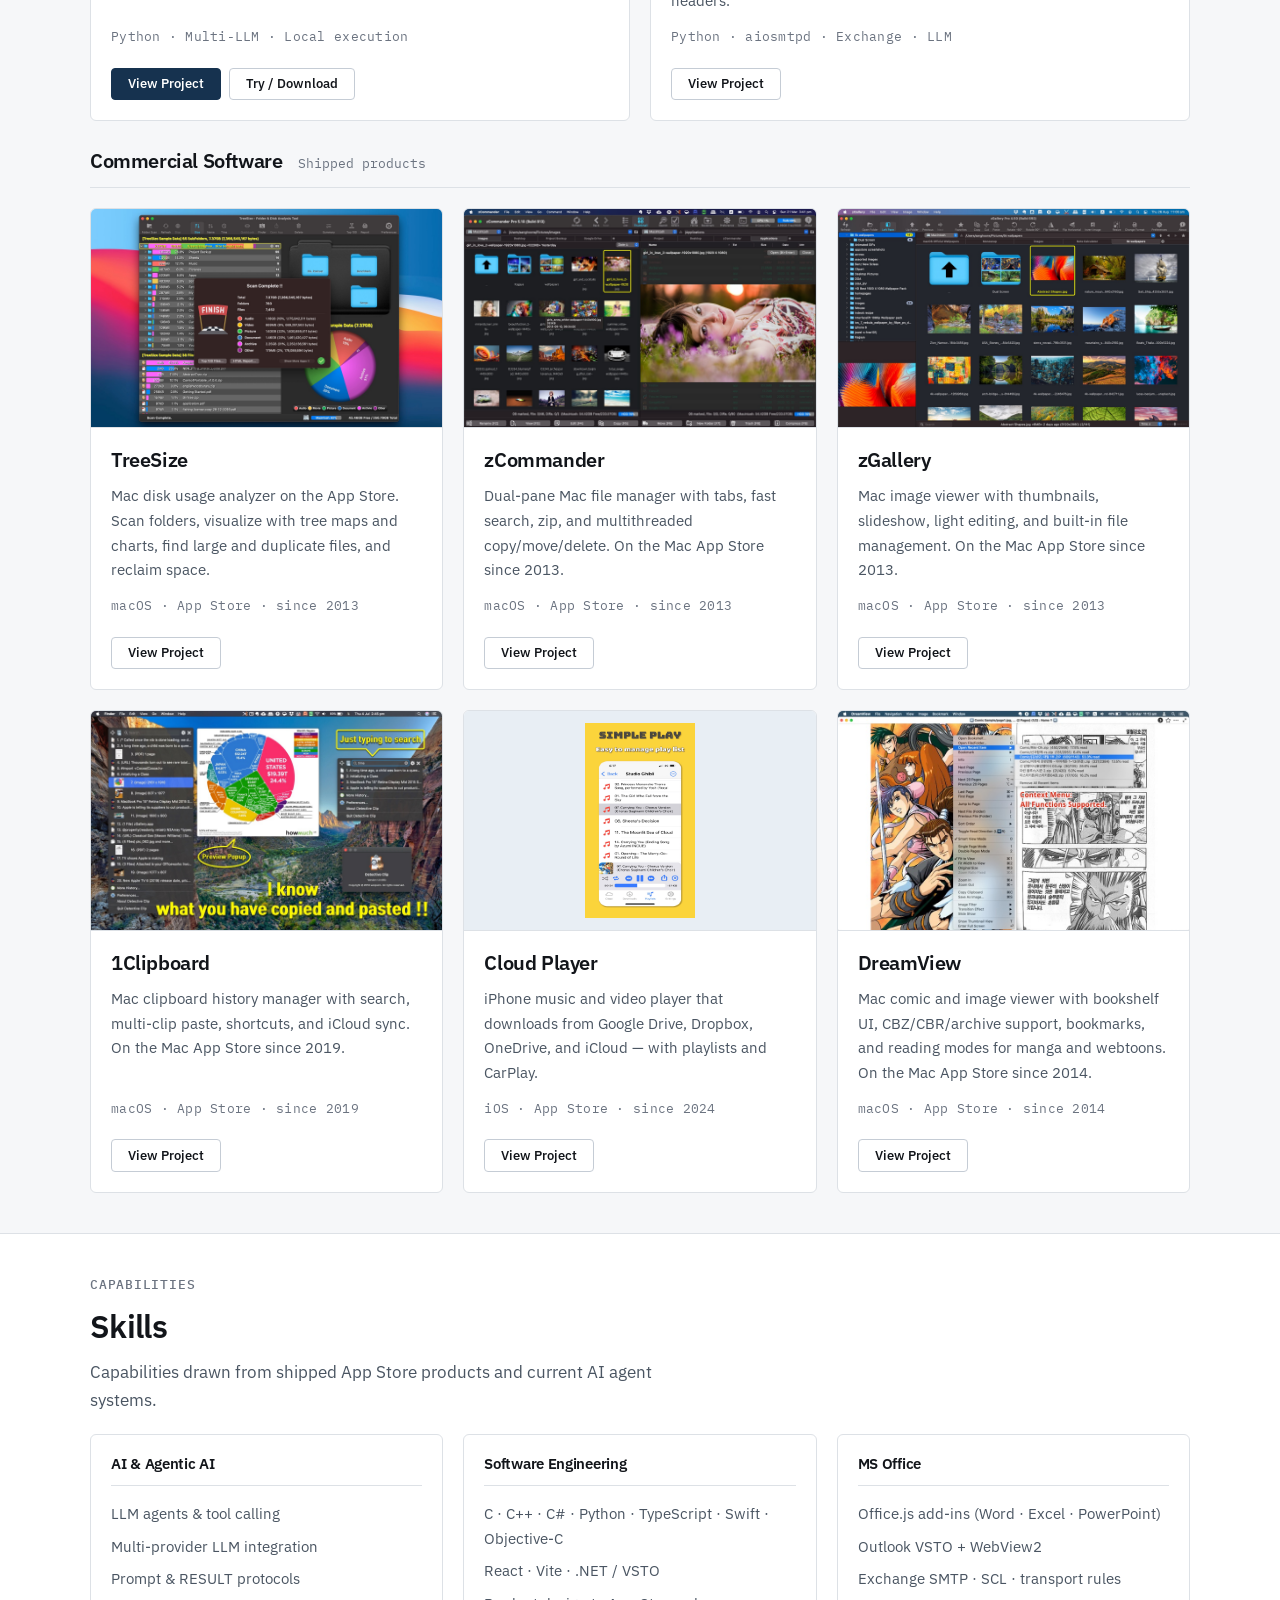
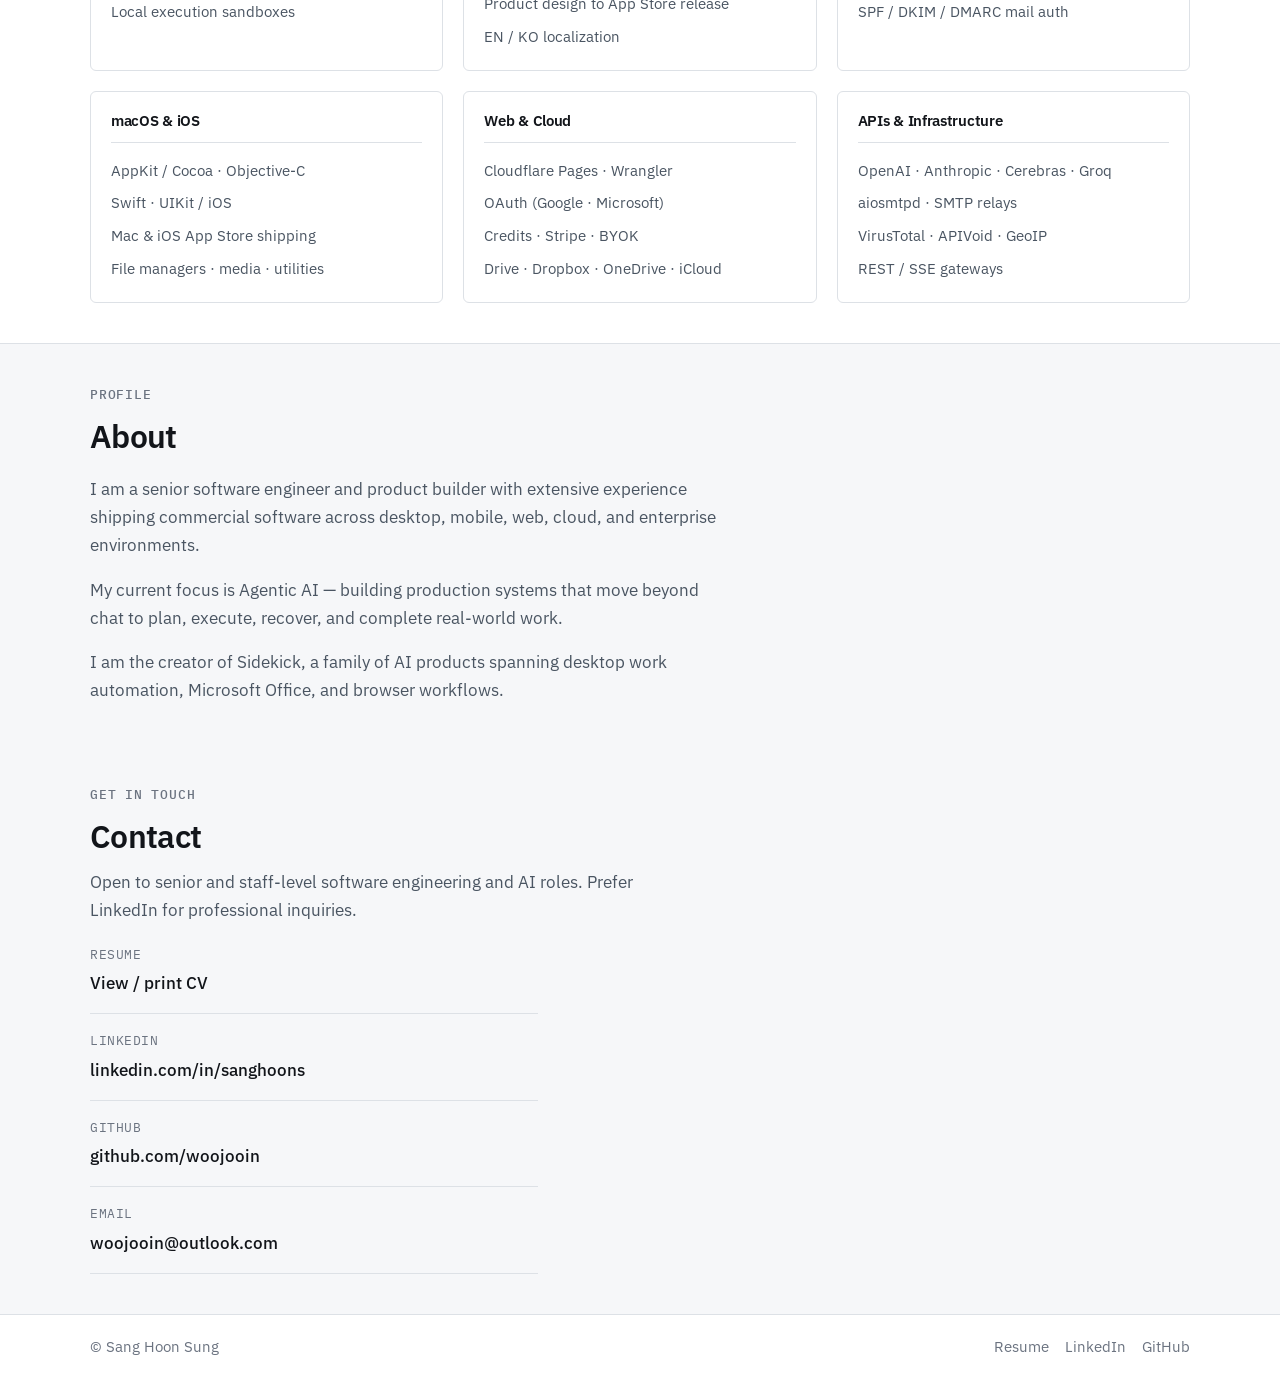
==== commit c083e818: "Mon-21-09 12:17" ====
--- a/index.html
+++ b/index.html
@@ -325,7 +325,7 @@
           <div class="skill-group">
             <h3 class="skill-group__title" data-i18n="skills.engineering">Software Engineering</h3>
             <ul class="skill-group__list">
-              <li class="skill-group__item" data-i18n="skills.eng1">Python · TypeScript · Swift · Objective-C</li>
+              <li class="skill-group__item" data-i18n="skills.eng1">C · C++ · C# · Python · TypeScript · Swift · Objective-C</li>
               <li class="skill-group__item" data-i18n="skills.eng2">React · Vite · .NET / VSTO</li>
               <li class="skill-group__item" data-i18n="skills.eng3">Product design to App Store release</li>
               <li class="skill-group__item" data-i18n="skills.eng4">EN / KO localization</li>
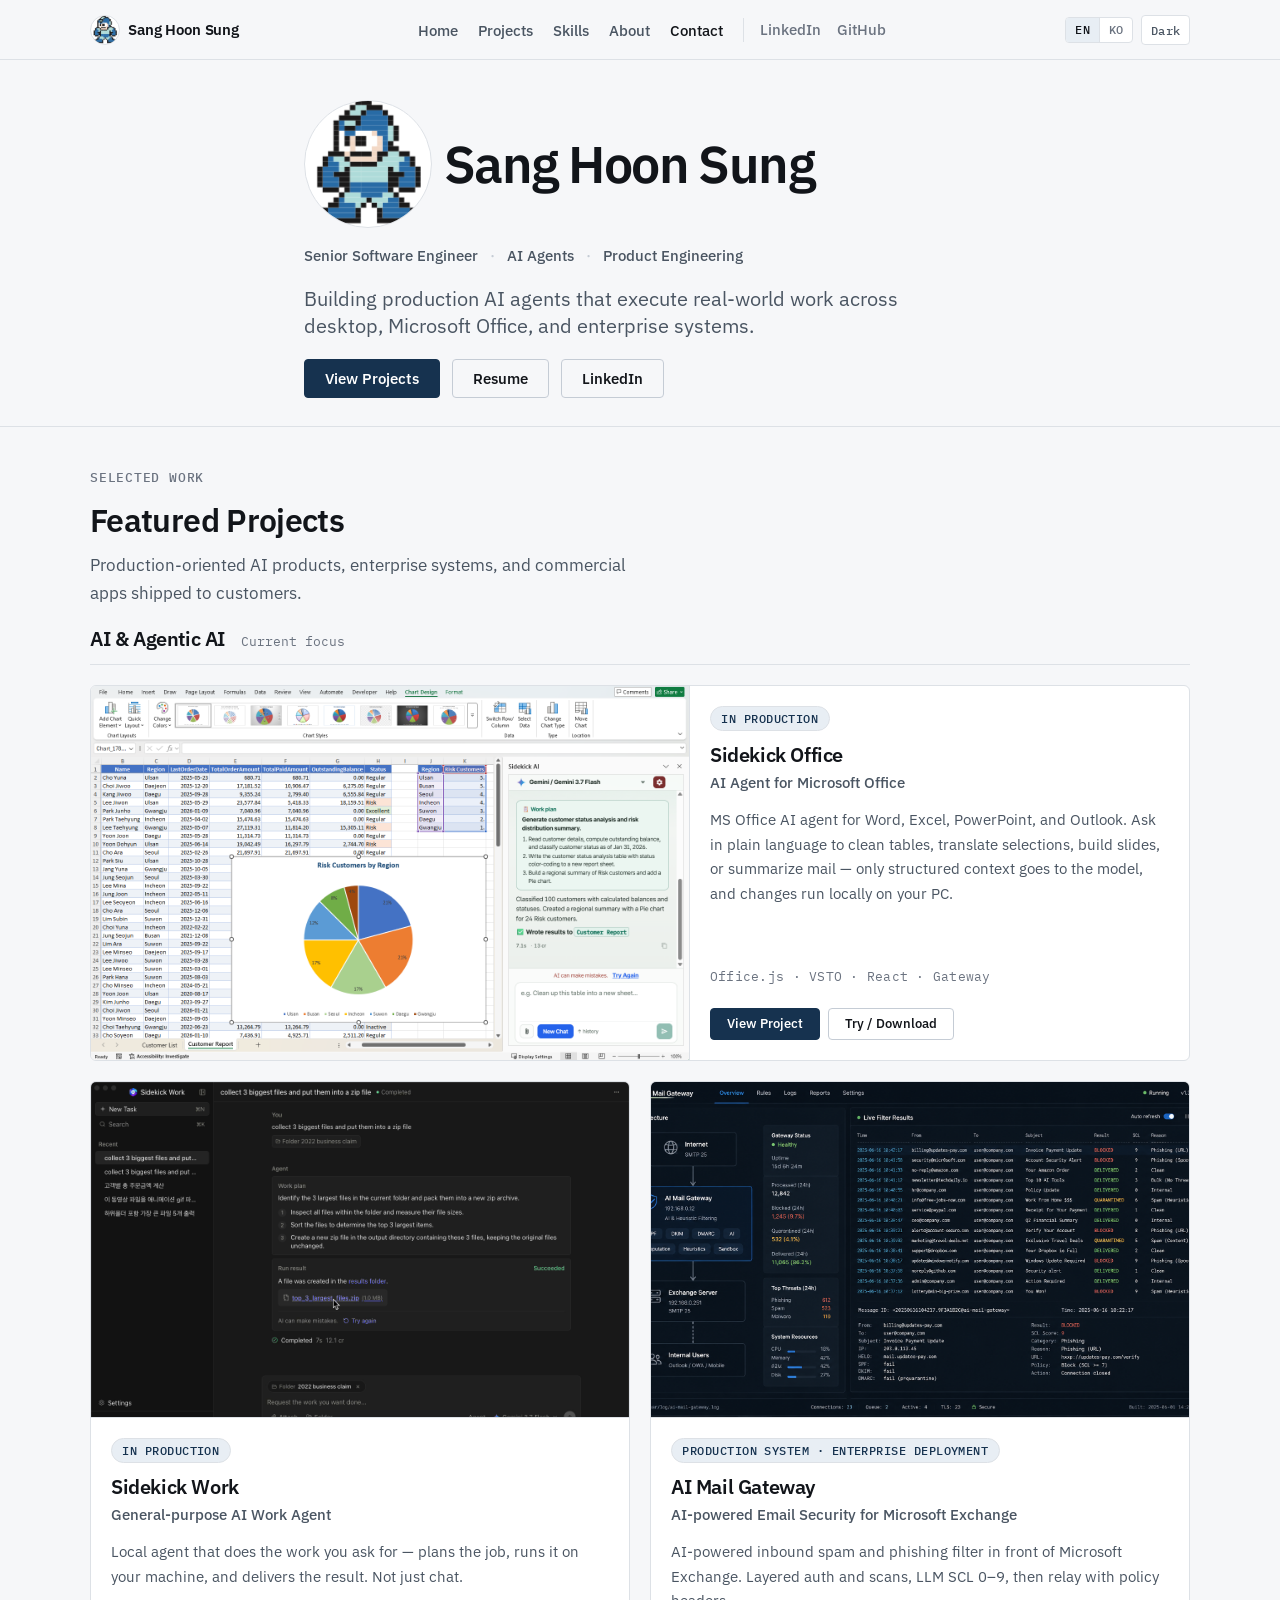
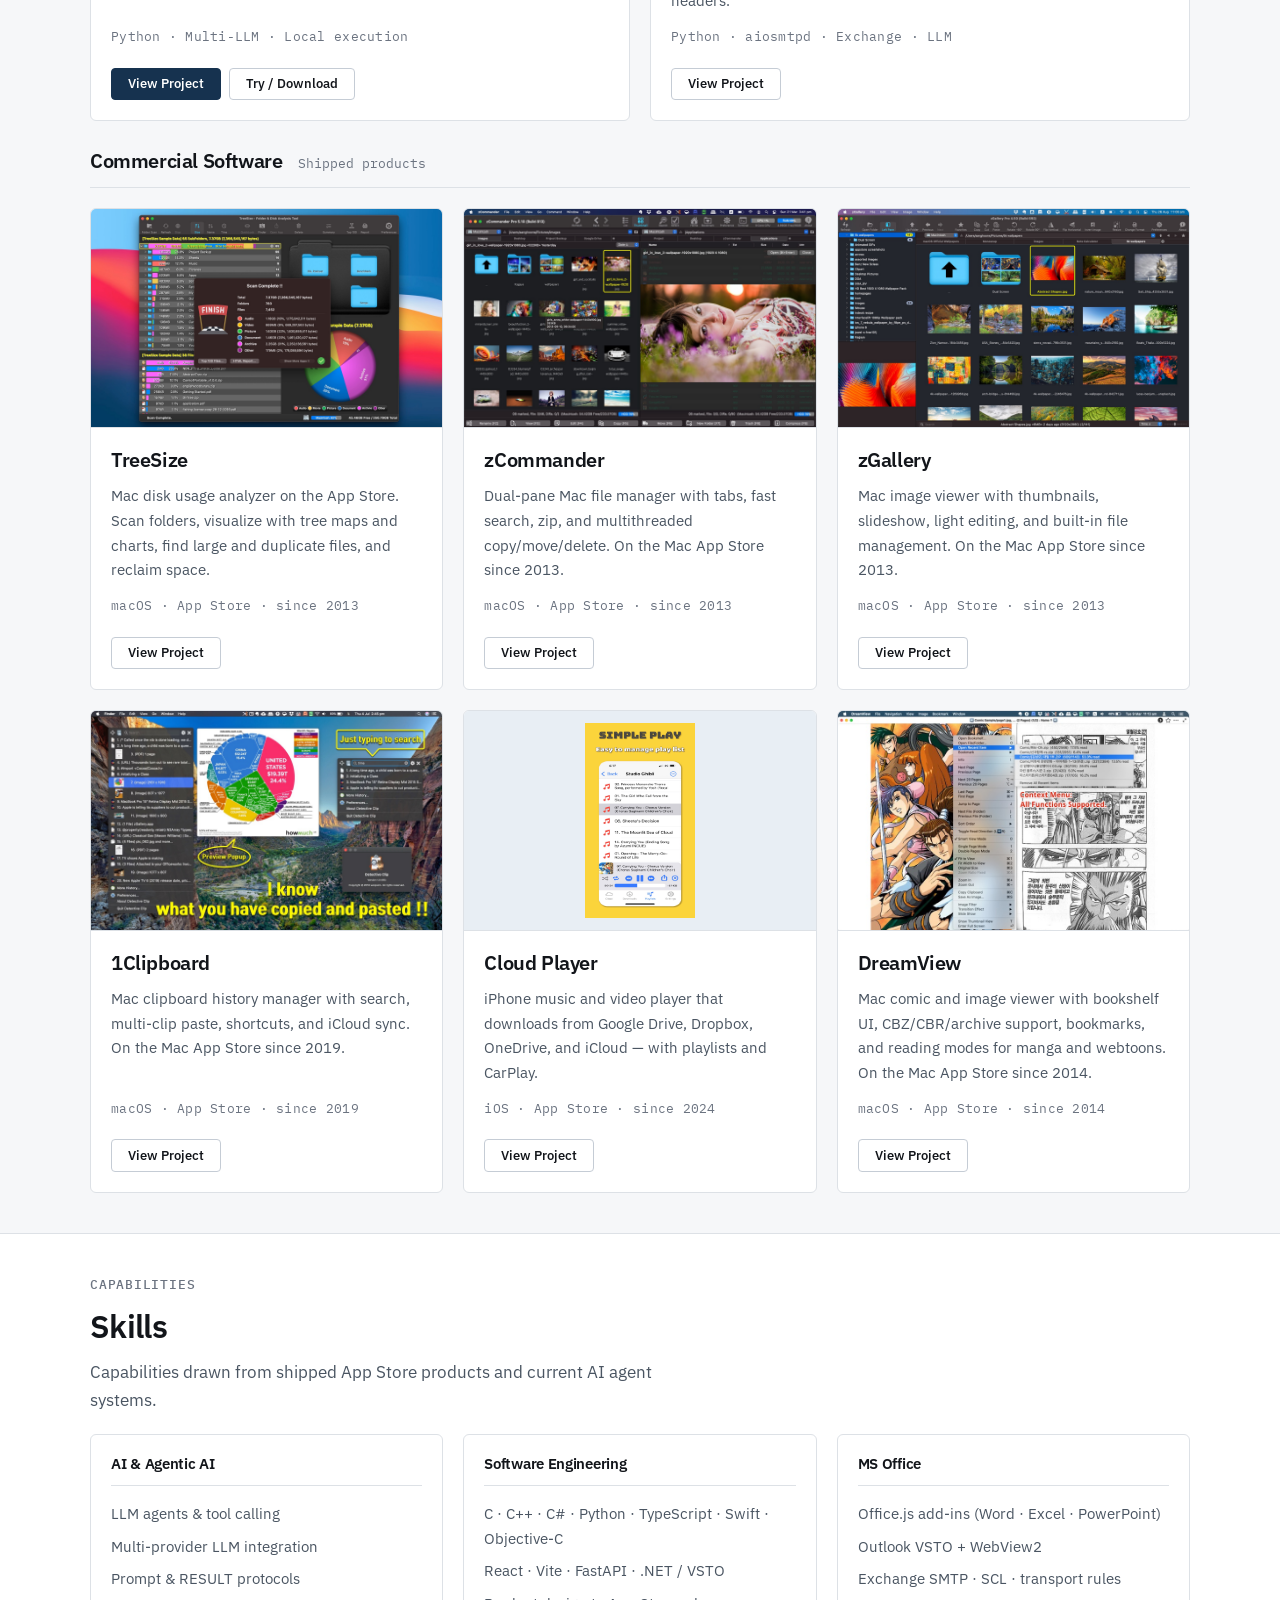
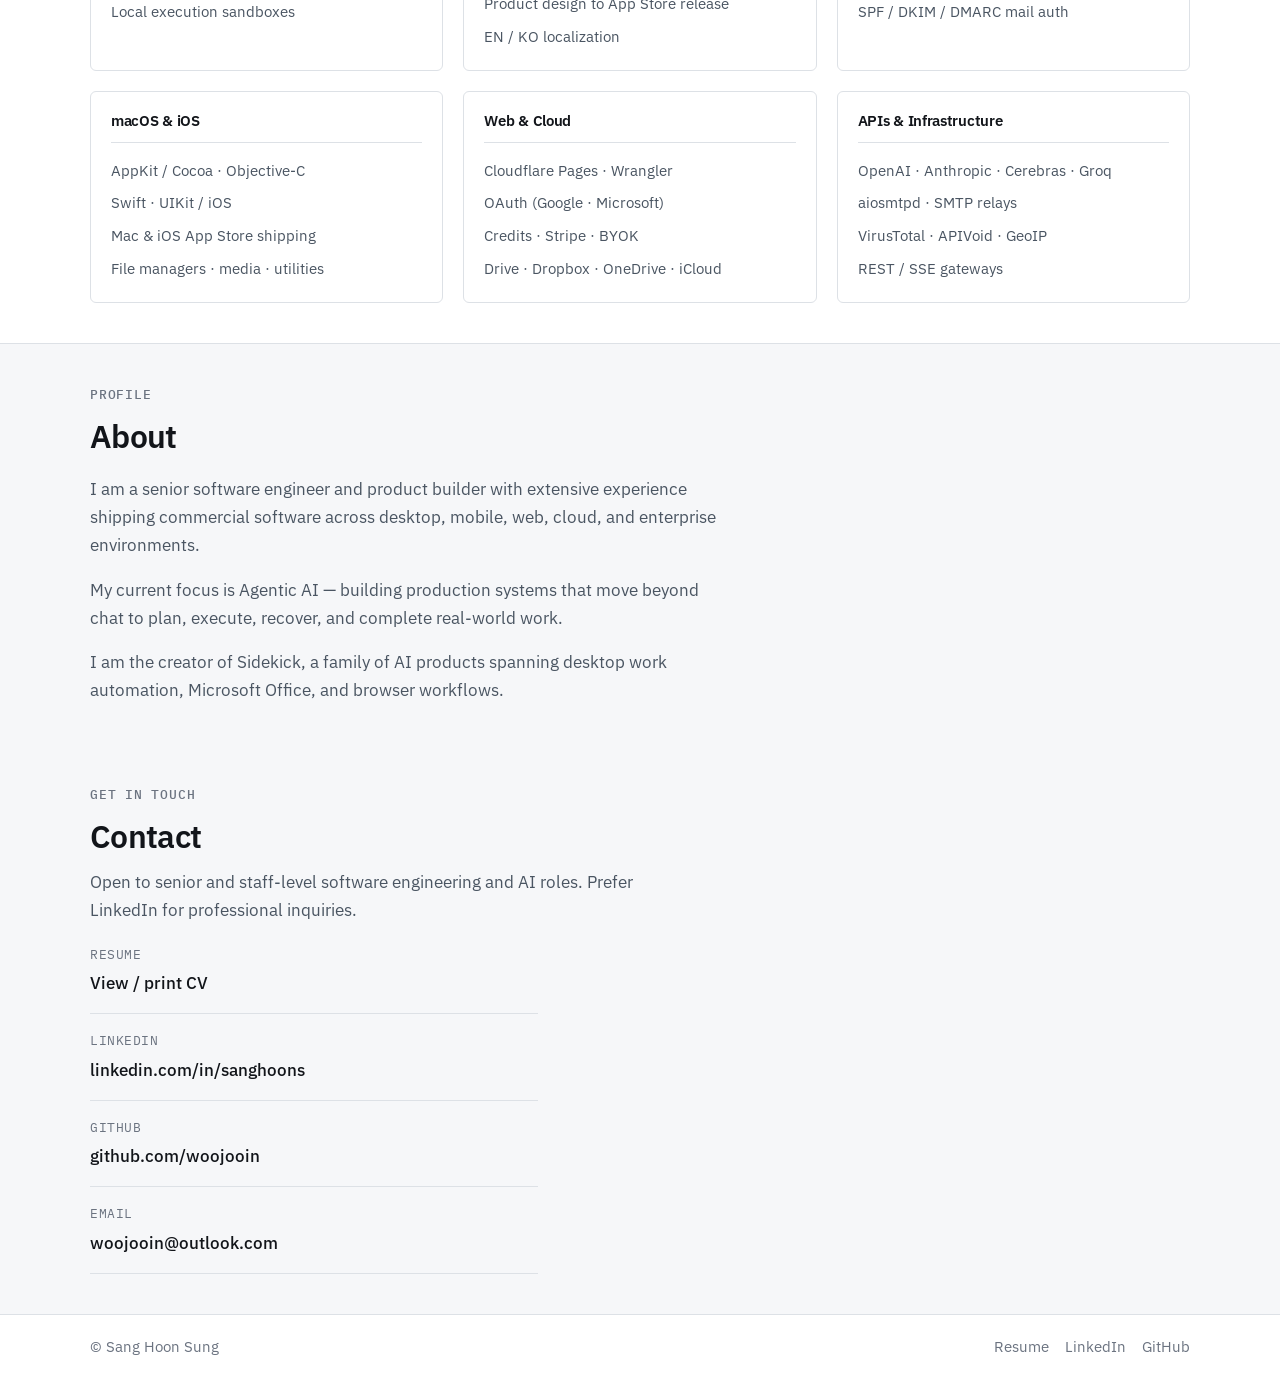
==== commit c63d5c69: "Tue-22-09 11:53" ====
--- a/index.html
+++ b/index.html
@@ -326,7 +326,7 @@
             <h3 class="skill-group__title" data-i18n="skills.engineering">Software Engineering</h3>
             <ul class="skill-group__list">
               <li class="skill-group__item" data-i18n="skills.eng1">C · C++ · C# · Python · TypeScript · Swift · Objective-C</li>
-              <li class="skill-group__item" data-i18n="skills.eng2">React · Vite · .NET / VSTO</li>
+              <li class="skill-group__item" data-i18n="skills.eng2">React · Vite · FastAPI · .NET / VSTO</li>
               <li class="skill-group__item" data-i18n="skills.eng3">Product design to App Store release</li>
               <li class="skill-group__item" data-i18n="skills.eng4">EN / KO localization</li>
             </ul>
--- a/css/style.css
+++ b/css/style.css
@@ -890,11 +890,40 @@
 }
 
 .resume__contacts {
-  display: flex;
-  flex-wrap: wrap;
-  gap: var(--space-2) var(--space-4);
+  display: grid;
+  grid-template-columns: repeat(2, minmax(0, 1fr));
+  gap: var(--space-3) var(--space-6);
   list-style: none;
-  font-size: var(--text-sm);
+}
+
+.resume__contacts li {
+  display: flex;
+  flex-direction: column;
+  gap: 0.15rem;
+  min-width: 0;
+}
+
+.resume__contact-label {
+  font-family: var(--font-mono);
+  font-size: var(--text-xs);
+  font-weight: 500;
+  letter-spacing: 0.06em;
+  text-transform: uppercase;
+  color: var(--color-text-muted);
+}
+
+.resume__contacts a {
+  font-size: var(--text-sm);
+  font-weight: 500;
+  color: var(--color-accent);
+  text-decoration: underline;
+  text-underline-offset: 0.18em;
+  text-decoration-thickness: 1px;
+  overflow-wrap: anywhere;
+}
+
+.resume__contacts a:hover {
+  color: var(--color-accent-hover);
 }
 
 .resume__section {
@@ -927,6 +956,20 @@
 .resume__item h3 {
   font-size: var(--text-base);
   font-weight: 600;
+}
+
+.resume__item h3 a,
+.resume__list a {
+  color: var(--color-accent);
+  font-weight: inherit;
+  text-decoration: underline;
+  text-underline-offset: 0.18em;
+  text-decoration-thickness: 1px;
+}
+
+.resume__item h3 a:hover,
+.resume__list a:hover {
+  color: var(--color-accent-hover);
 }
 
 .resume__item-meta {
@@ -984,6 +1027,12 @@
   a {
     color: inherit;
     text-decoration: none;
+  }
+
+  .resume a[href] {
+    color: #16324f;
+    text-decoration: underline;
+    text-underline-offset: 0.15em;
   }
 }
 
@@ -2075,7 +2124,8 @@
     font-size: var(--text-base);
   }
 
-  .resume__skills {
+  .resume__skills,
+  .resume__contacts {
     grid-template-columns: 1fr;
   }
 
